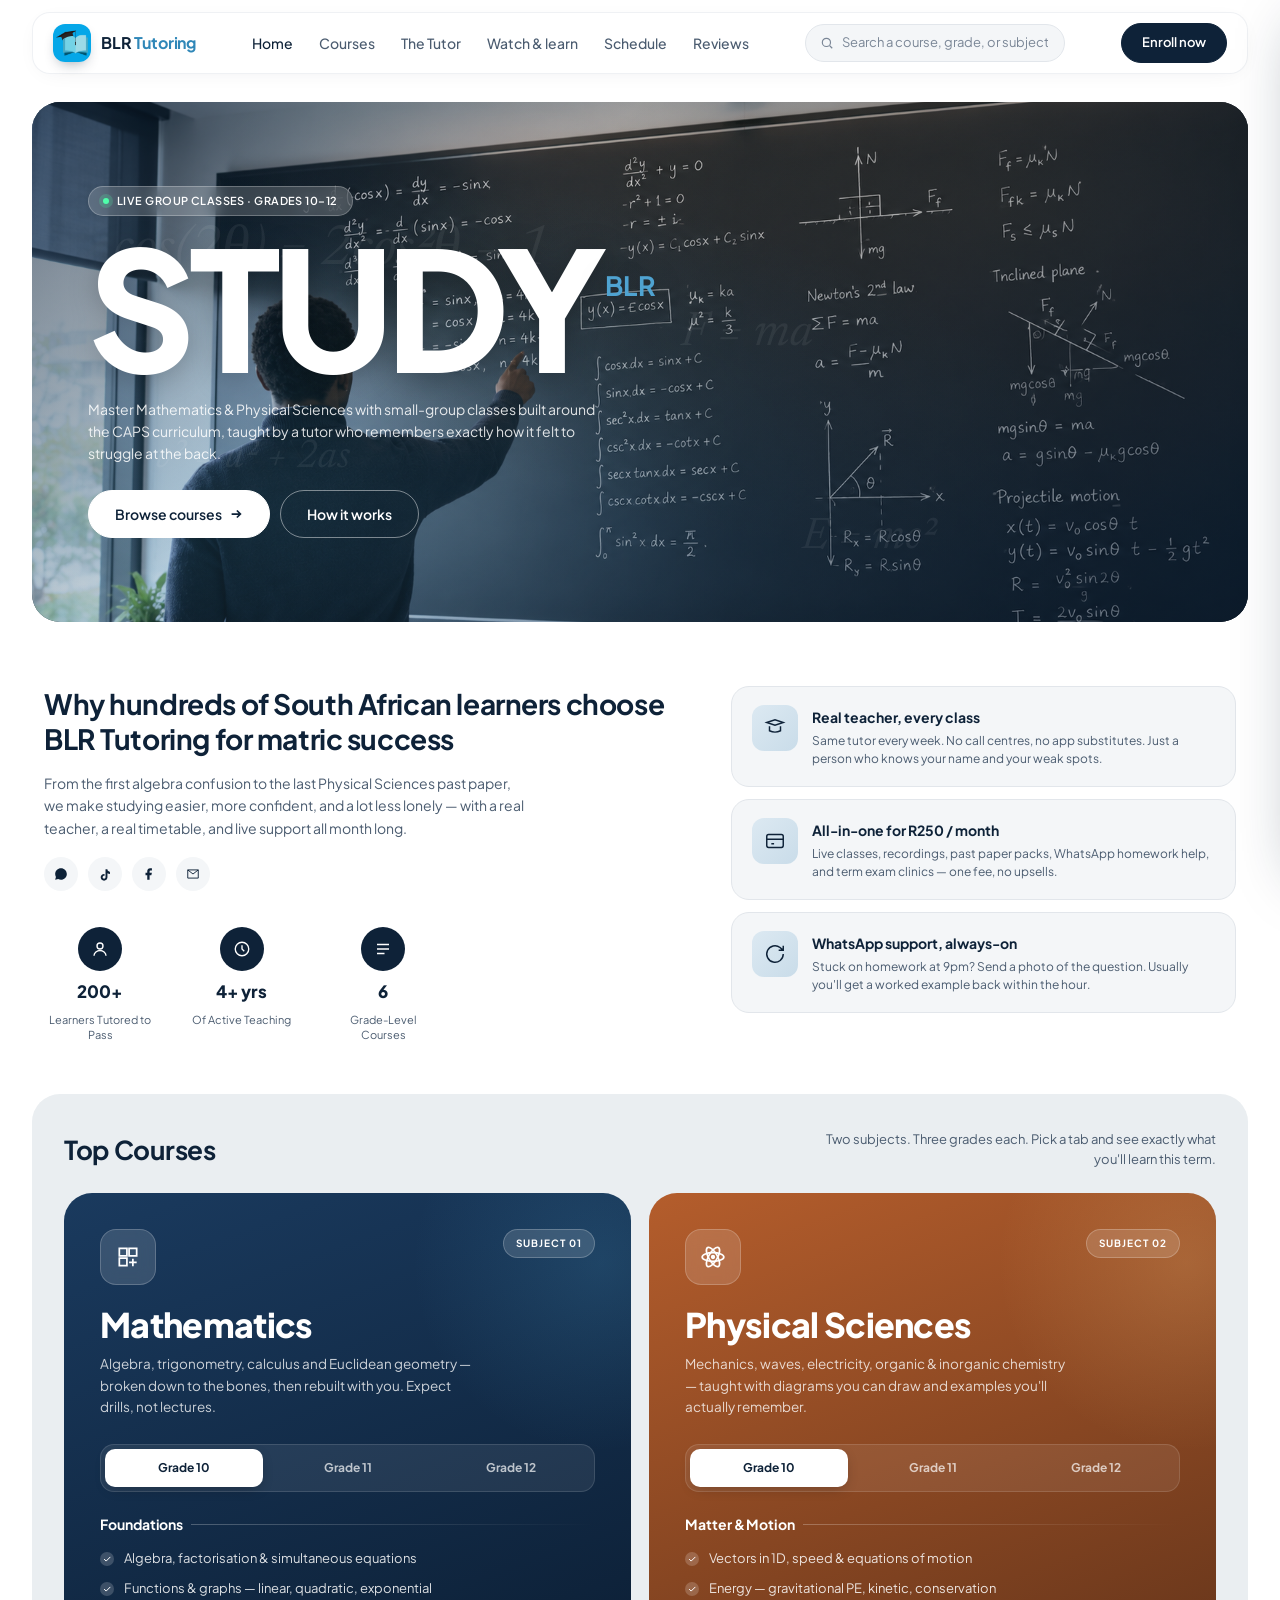
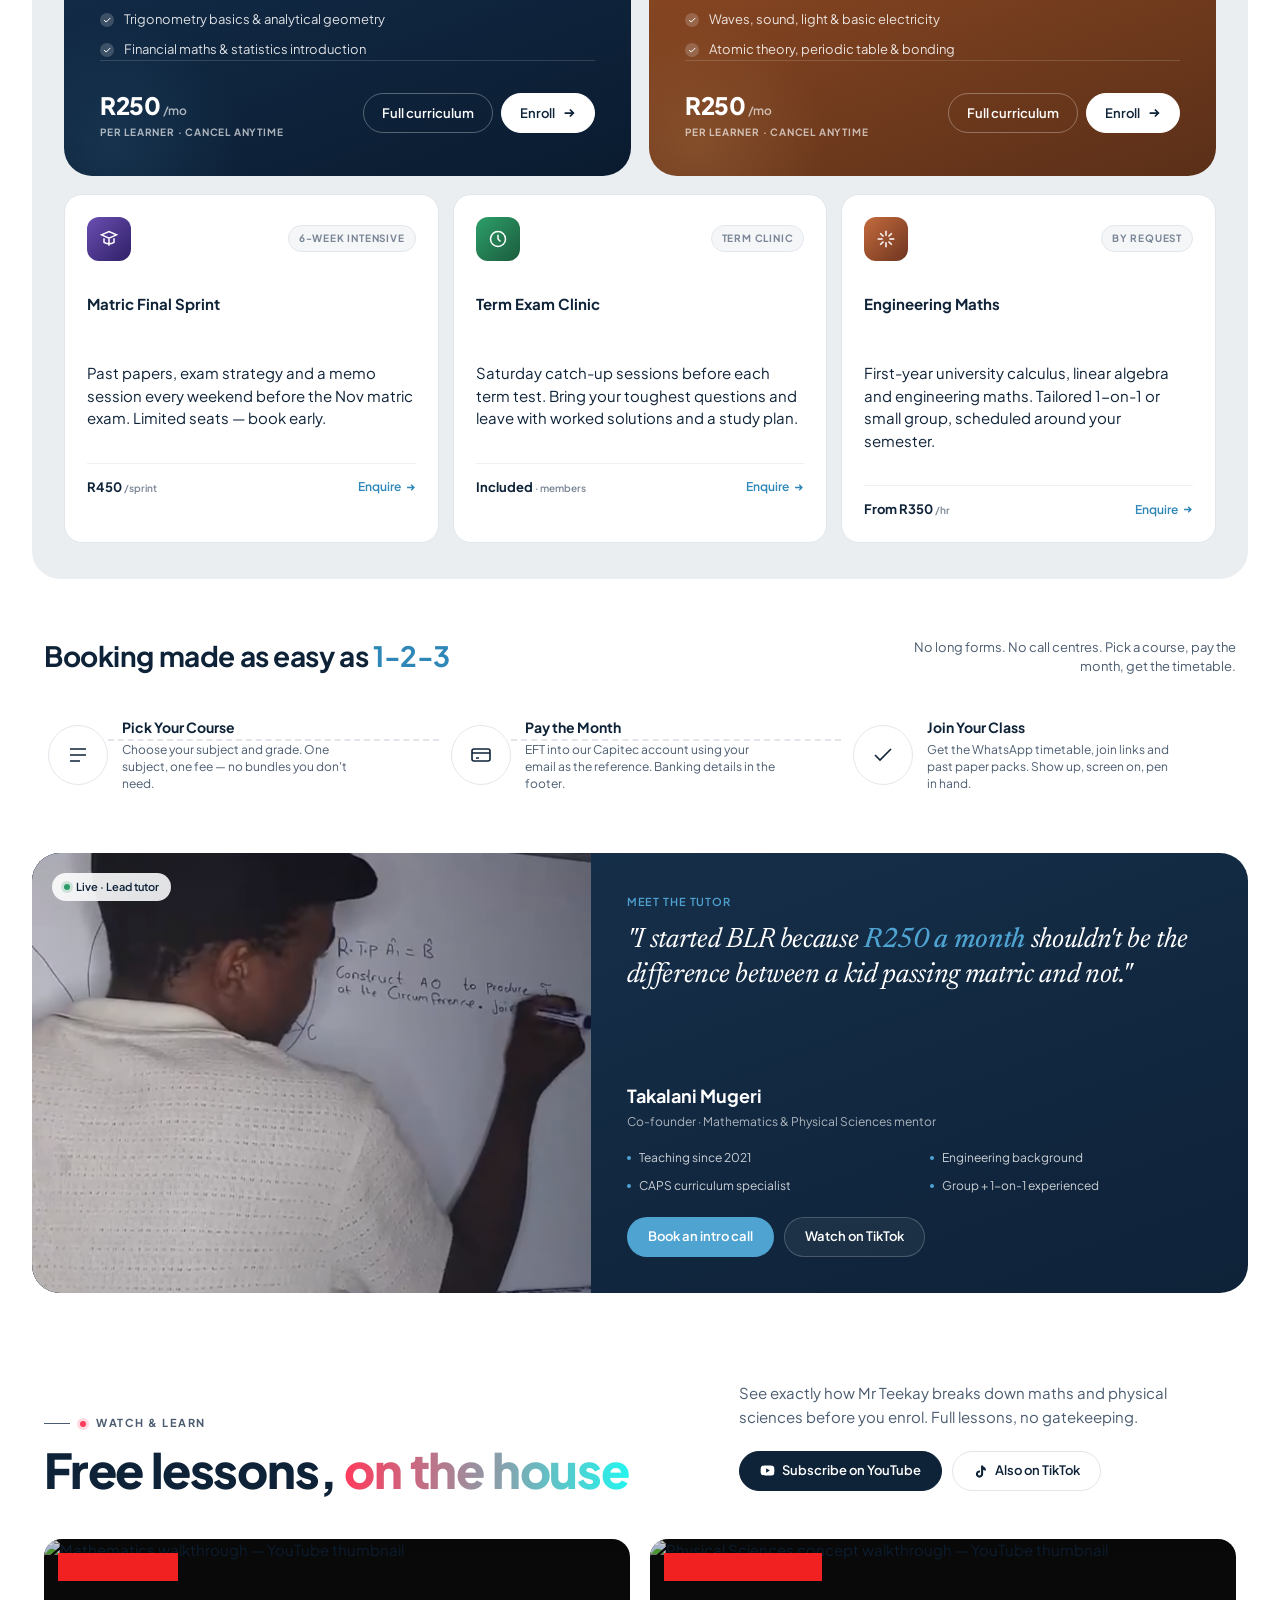
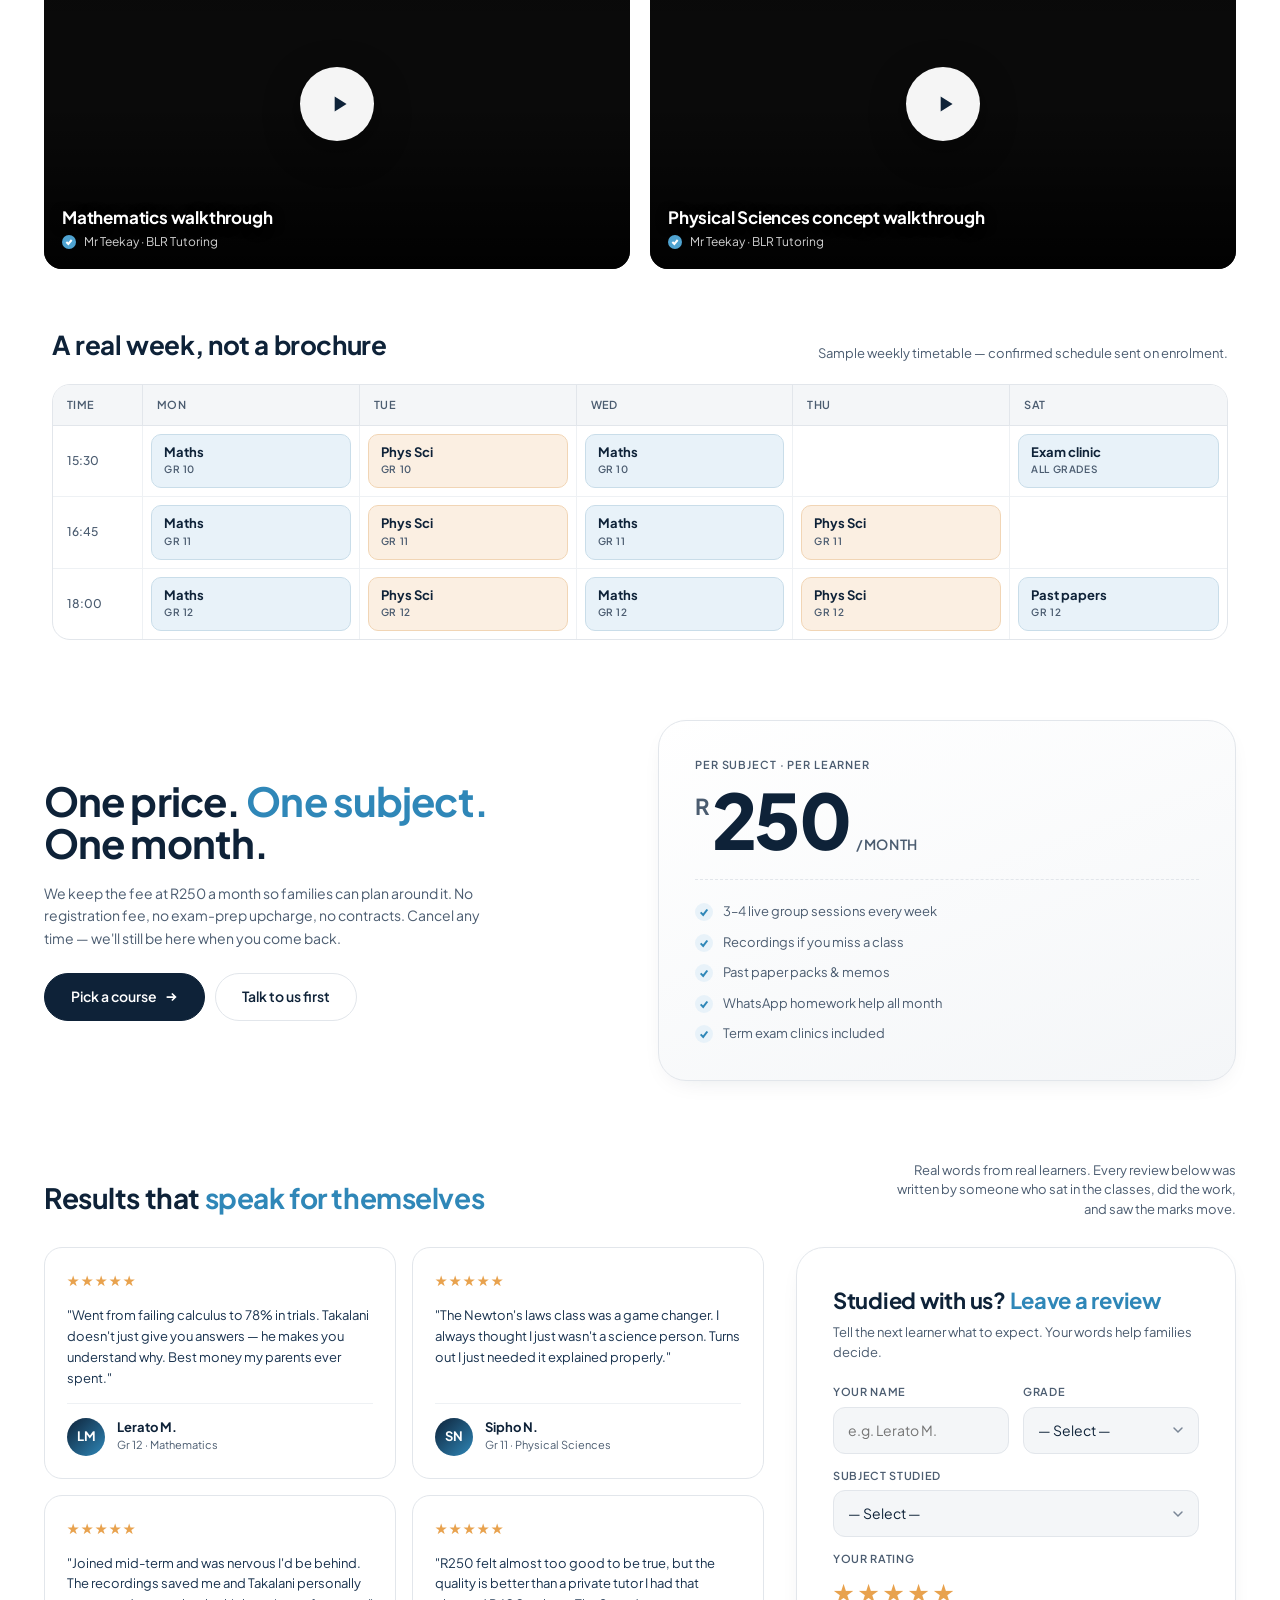
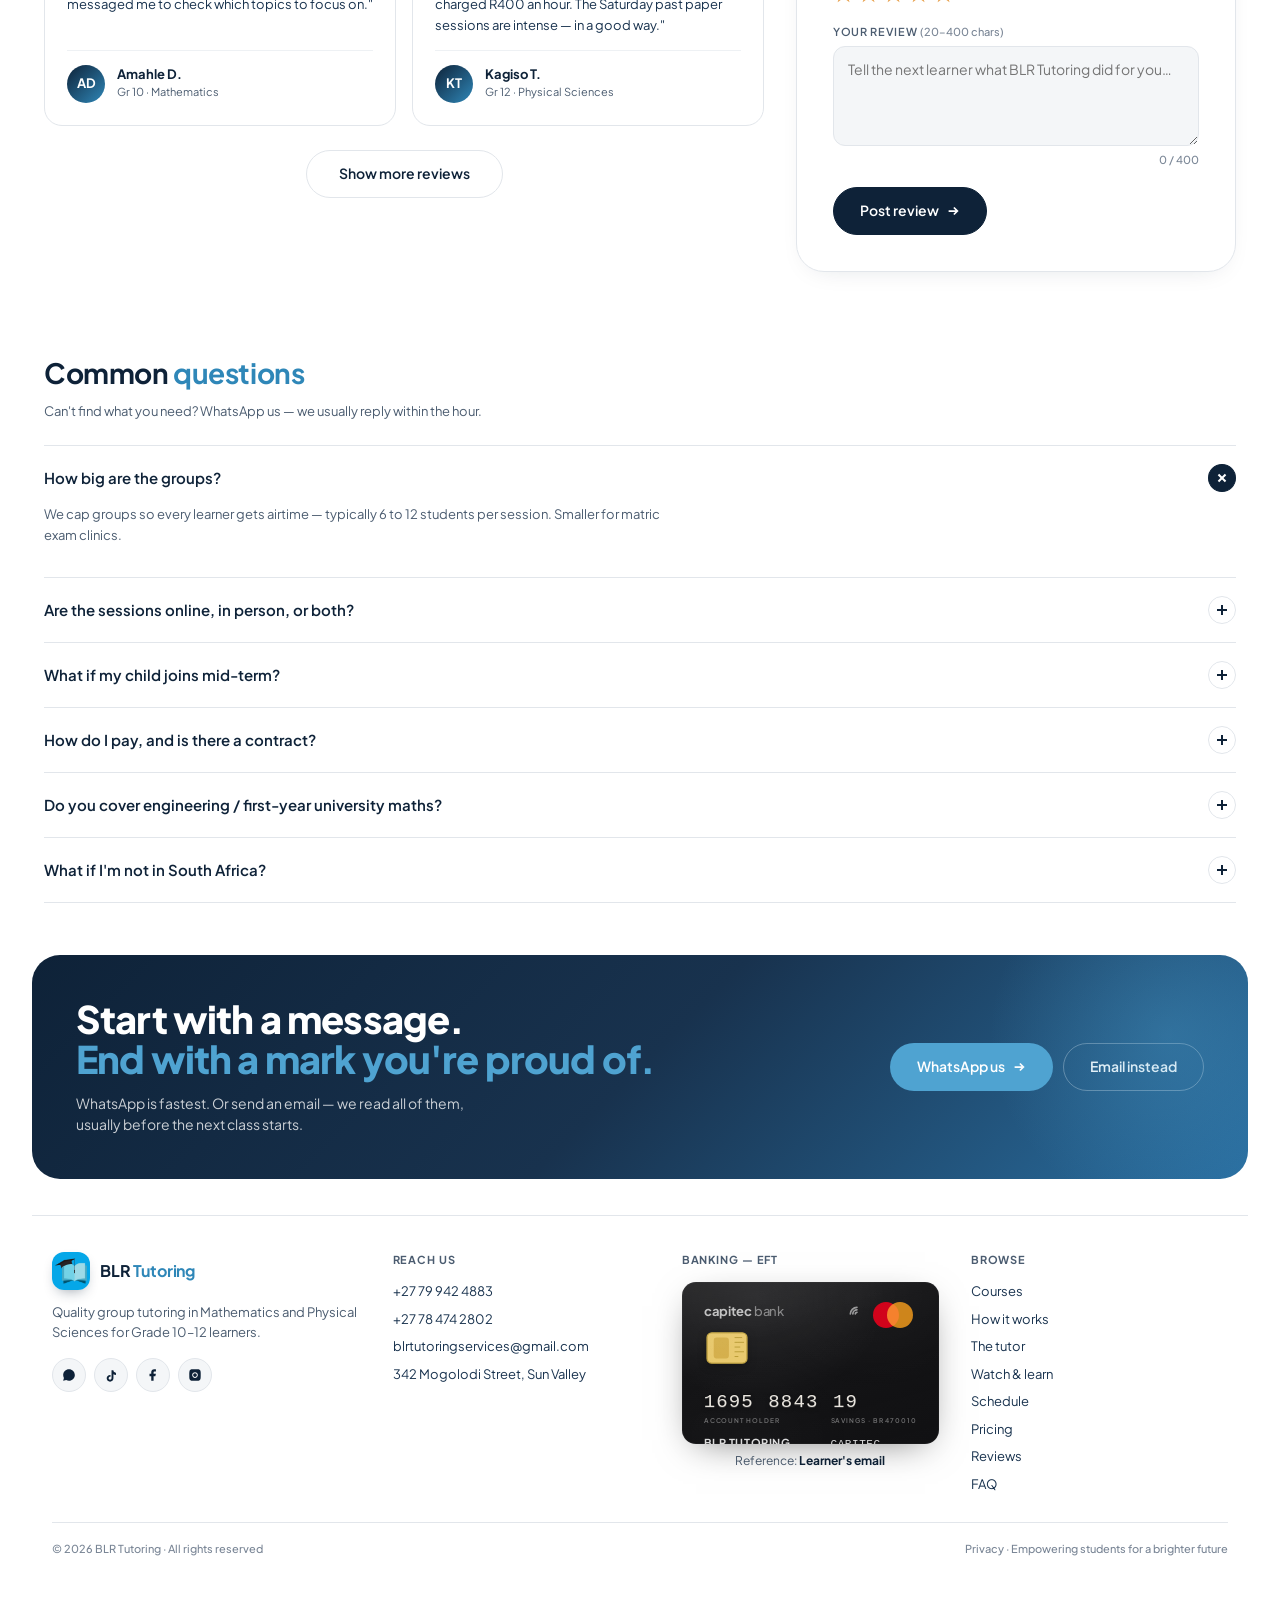
==== index.html @ 2d99082b "Use the BLR Tutoring logo for the brand mark and favicons Replace the placeholder "B" tile in the na" ====
<!doctype html>
<html lang="en">
<head>
<meta charset="utf-8" />
<meta name="viewport" content="width=device-width,initial-scale=1" />
<meta name="theme-color" content="#0E2238" />
<meta name="description" content="BLR Tutoring — Affordable small-group Mathematics and Physical Sciences classes for Grade 10–12 South African learners. Live online + Saturday clinics in Sun Valley. R250/month. No contracts." />
<meta name="keywords" content="matric tutor, mathematics tutor South Africa, physical sciences tutor, group tutoring, CAPS, grade 10 maths, grade 11 maths, grade 12 maths, matric exam prep, Sun Valley tutor, BLR Tutoring" />
<meta name="author" content="BLR Tutoring · Takalani Mugeri" />
<link rel="canonical" href="https://blrtutoring.co.za/" />

<title>BLR Tutoring — Group Mathematics &amp; Physical Sciences classes for Grade 10–12 · R250/month</title>

<!-- Favicon (BLR graduation-cap mark) -->
<link rel="icon" type="image/png" sizes="32x32" href="assets/favicon-32.png" />
<link rel="icon" type="image/png" sizes="192x192" href="assets/icon-192.png" />
<link rel="apple-touch-icon" href="assets/apple-touch-icon.png" />

<!-- Open Graph (WhatsApp/Facebook share preview) -->
<meta property="og:type" content="website" />
<meta property="og:site_name" content="BLR Tutoring" />
<meta property="og:title" content="BLR Tutoring — Maths &amp; Physical Sciences group classes · R250/month" />
<meta property="og:description" content="Small-group classes for Grade 10–12 learners. Real tutor, real schedule, R250/month — no contracts. Live online plus Saturday clinics in Sun Valley." />
<meta property="og:url" content="https://blrtutoring.co.za/" />
<meta property="og:image" content="https://blrtutoring.co.za/assets/takalani-tutor.png" />
<meta property="og:image:alt" content="Takalani teaching Mathematics at the BLR Tutoring whiteboard" />
<meta property="og:locale" content="en_ZA" />

<!-- Twitter Card -->
<meta name="twitter:card" content="summary_large_image" />
<meta name="twitter:title" content="BLR Tutoring — Maths &amp; Physical Sciences for Grade 10–12" />
<meta name="twitter:description" content="Group tutoring with a real teacher for R250/month. Live online + Saturday clinics in Sun Valley." />
<meta name="twitter:image" content="https://blrtutoring.co.za/assets/takalani-tutor.png" />

<!-- Schema.org — LocalBusiness + EducationalOrganization -->
<script type="application/ld+json">
{
  "@context": "https://schema.org",
  "@graph": [
    {
      "@type": ["LocalBusiness", "EducationalOrganization"],
      "@id": "https://blrtutoring.co.za/#org",
      "name": "BLR Tutoring",
      "description": "Small-group Mathematics and Physical Sciences tutoring for Grade 10–12 South African learners. Hybrid online + in-person in Sun Valley.",
      "url": "https://blrtutoring.co.za/",
      "logo": "https://blrtutoring.co.za/assets/blr-logo.png",
      "image": "https://blrtutoring.co.za/assets/takalani-tutor.png",
      "telephone": ["+27799424883", "+27784742802"],
      "email": "blrtutoringservices@gmail.com",
      "priceRange": "R250 per subject per month",
      "currenciesAccepted": "ZAR",
      "paymentAccepted": "EFT, Bank transfer",
      "address": {
        "@type": "PostalAddress",
        "streetAddress": "342 Mogolodi Street",
        "addressLocality": "Sun Valley",
        "addressCountry": "ZA"
      },
      "sameAs": [
        "https://www.tiktok.com/@teekay01_28",
        "https://wa.me/27799424883"
      ],
      "founder": {
        "@type": "Person",
        "name": "Takalani Mugeri",
        "jobTitle": "Co-founder & Lead Tutor"
      },
      "areaServed": {
        "@type": "Country",
        "name": "South Africa"
      },
      "hasOfferCatalog": {
        "@type": "OfferCatalog",
        "name": "BLR Tutoring Courses",
        "itemListElement": [
          { "@type": "Offer", "name": "Mathematics — Grade 10", "price": "250", "priceCurrency": "ZAR", "category": "Subscription" },
          { "@type": "Offer", "name": "Mathematics — Grade 11", "price": "250", "priceCurrency": "ZAR", "category": "Subscription" },
          { "@type": "Offer", "name": "Mathematics — Grade 12", "price": "250", "priceCurrency": "ZAR", "category": "Subscription" },
          { "@type": "Offer", "name": "Physical Sciences — Grade 10", "price": "250", "priceCurrency": "ZAR", "category": "Subscription" },
          { "@type": "Offer", "name": "Physical Sciences — Grade 11", "price": "250", "priceCurrency": "ZAR", "category": "Subscription" },
          { "@type": "Offer", "name": "Physical Sciences — Grade 12", "price": "250", "priceCurrency": "ZAR", "category": "Subscription" }
        ]
      }
    },
    {
      "@type": "WebSite",
      "@id": "https://blrtutoring.co.za/#website",
      "url": "https://blrtutoring.co.za/",
      "name": "BLR Tutoring",
      "publisher": { "@id": "https://blrtutoring.co.za/#org" },
      "inLanguage": "en-ZA"
    },
    {
      "@type": "FAQPage",
      "mainEntity": [
        {
          "@type": "Question",
          "name": "How big are the groups?",
          "acceptedAnswer": { "@type": "Answer", "text": "Groups are capped at 6–12 students per session so every learner gets airtime. Matric exam clinics are smaller." }
        },
        {
          "@type": "Question",
          "name": "Are the sessions online, in person, or both?",
          "acceptedAnswer": { "@type": "Answer", "text": "Both. Most weekly classes run live online via video call, with in-person Saturday clinics during exam terms in Sun Valley." }
        },
        {
          "@type": "Question",
          "name": "How do I pay, and is there a contract?",
          "acceptedAnswer": { "@type": "Answer", "text": "EFT to our Capitec account using the learner's email as the reference. No contracts — you pay month by month." }
        }
      ]
    }
  ]
}
</script>

<link rel="preconnect" href="https://fonts.googleapis.com" />
<link rel="preconnect" href="https://fonts.gstatic.com" crossorigin />
<link href="https://fonts.googleapis.com/css2?family=Plus+Jakarta+Sans:wght@400;500;600;700;800&family=Newsreader:ital,wght@1,400;1,500&display=swap" rel="stylesheet" />
<style>
  :root {
    --ink:        #0E2238;
    --ink-2:      #18324E;
    --ink-3:      #4B5C70;
    --ink-soft:   #7A8696;
    --sky:        #4FA3D1;
    --sky-deep:   #2F87B8;
    --sky-tint:   #E8F2F9;
    --bg:         #EAEEF1;
    --paper:      #F4F6F8;
    --card:       #FFFFFF;
    --line:       #E2E6EB;
    --line-2:     #EEF1F4;
    --rust:       #E8A24E;
    --green:      #2E9F6A;
    --shadow:     0 8px 28px -16px rgba(14,34,56,0.18);
    --shadow-lg:  0 22px 60px -28px rgba(14,34,56,0.30);
    --r-sm: 12px; --r-md: 18px; --r-lg: 28px; --r-xl: 36px;
    --sans: "Plus Jakarta Sans", "Helvetica Neue", Helvetica, sans-serif;
    --serif: "Newsreader", "Iowan Old Style", Georgia, serif;
  }

  * { box-sizing: border-box; -webkit-tap-highlight-color: transparent; }
  html, body { margin: 0; padding: 0; }
  html { scroll-behavior: smooth; -webkit-text-size-adjust: 100%; }
  body {
    font-family: var(--sans);
    color: var(--ink);
    background: var(--bg);
    -webkit-font-smoothing: antialiased;
    -moz-osx-font-smoothing: grayscale;
    line-height: 1.5;
    font-size: 15px;
    overscroll-behavior-y: none;
  }
  ::selection { background: var(--ink); color: #fff; }
  a { color: inherit; text-decoration: none; }
  button { font: inherit; cursor: pointer; }
  img { display: block; max-width: 100%; }

  /* ===== Shell ===== */
  body { background: #fff; }
  .page {
    width: 100%;
    max-width: none;
    margin: 0;
    padding: 0 24px 60px;
    background: #fff;
    min-height: 100vh;
  }
  @media (min-width: 1024px) {
    .page { padding: 0 32px 60px; }
  }

  /* ===== Nav — sticky glass ===== */
  .nav {
    display: flex;
    align-items: center;
    justify-content: space-between;
    padding: 10px 20px;
    gap: 20px;
    position: sticky;
    top: 12px;
    z-index: 50;
    background: rgba(255, 255, 255, 0.72);
    backdrop-filter: saturate(180%) blur(20px);
    -webkit-backdrop-filter: saturate(180%) blur(20px);
    border: 1px solid rgba(226, 230, 235, 0.55);
    border-radius: 18px;
    margin-top: 12px;
    margin-bottom: 28px;
    box-shadow: 0 4px 24px -12px rgba(14, 34, 56, 0.12);
    transition: box-shadow .3s ease, background .3s ease;
  }
  /* Deepen the glass when scrolled (detected via JS) */
  .nav.scrolled {
    background: rgba(255, 255, 255, 0.88);
    box-shadow: 0 8px 32px -16px rgba(14, 34, 56, 0.22);
  }
  .brand { display: flex; align-items: center; gap: 10px; }
  .brand-mark {
    width: 38px; height: 38px;
    border-radius: 12px;
    display: block;
    object-fit: cover;
    box-shadow: 0 6px 14px -6px rgba(14,34,56,0.45);
  }
  .brand-word { font-weight: 700; font-size: 16px; letter-spacing: -0.01em; }
  .brand-word em { font-style: normal; color: var(--sky-deep); font-weight: 700; }

  .nav-links {
    display: flex; gap: 26px;
    font-size: 14px; color: var(--ink-3); font-weight: 500;
  }
  .nav-links a { transition: color .15s ease; }
  .nav-links a:hover, .nav-links a.active { color: var(--ink); }

  .nav-search {
    display: flex; align-items: center; gap: 8px;
    background: var(--paper);
    border: 1px solid var(--line);
    border-radius: 99px;
    padding: 8px 16px 8px 14px;
    min-width: 260px;
    color: var(--ink-soft);
    font-size: 13px;
  }
  .nav-search svg { width: 14px; height: 14px; stroke: var(--ink-soft); stroke-width: 2; fill: none; flex: none; }
  .nav-search input {
    border: 0; background: transparent; outline: none;
    font: inherit; color: var(--ink);
    width: 100%; padding: 0;
  }
  .nav-search input::placeholder { color: var(--ink-soft); }

  .btn {
    display: inline-flex; align-items: center; justify-content: center; gap: 7px;
    height: 40px; padding: 0 20px;
    border-radius: 99px;
    border: 1px solid transparent;
    font: inherit; font-size: 13px; font-weight: 600;
    transition: transform .12s ease, background .15s ease, color .15s ease, border-color .15s ease, box-shadow .15s ease;
    white-space: nowrap;
    cursor: pointer;
  }
  .btn:active { transform: translateY(1px); }
  .btn-dark { background: var(--ink); color: #fff; border-color: var(--ink); }
  .btn-dark:hover { background: var(--ink-2); }
  .btn-light { background: #fff; color: var(--ink); border-color: var(--line); }
  .btn-light:hover { border-color: var(--ink); }
  .btn-sky { background: var(--sky); color: #fff; }
  .btn-sky:hover { background: var(--sky-deep); }
  .btn-ghost { background: transparent; color: var(--ink); border-color: var(--line); }
  .btn-ghost:hover { background: var(--paper); }
  .btn-lg { height: 48px; padding: 0 26px; font-size: 14px; }
  .icn { width: 14px; height: 14px; stroke: currentColor; stroke-width: 2; fill: none; }

  /* ===== Hero ===== */
  .hero {
    position: relative;
    border-radius: var(--r-lg);
    overflow: hidden;
    background: #0A1B2F;
    isolation: isolate;
  }
  .hero-photo {
    position: relative;
    height: clamp(360px, 50vw, 520px);
    overflow: hidden;
  }
  .hero-photo .photo-bg {
    position: absolute; inset: 0;
    /* Photo as the base layer — full visibility */
    background-image: url("assets/hero-classroom.png");
    background-size: cover;
    background-position: center 30%;
    z-index: 0;
  }
  .hero-photo .photo-bg::after {
    content: "";
    position: absolute; inset: 0;
    /* Gradient overlay on top — darkens for text contrast while letting the photo breathe */
    background:
      linear-gradient(135deg, rgba(14,34,56,0.65) 0%, rgba(14,34,56,0.12) 35%, rgba(14,34,56,0.65) 100%),
      radial-gradient(ellipse at 20% 80%, rgba(79,163,209,0.22), transparent 60%),
      radial-gradient(ellipse at 80% 20%, rgba(232,162,78,0.12), transparent 60%);
  }
  .hero-math {
    position: absolute; inset: 0; z-index: 1; opacity: 0.35;
  }
  .hero-content {
    position: absolute; inset: 0; z-index: 2;
    padding: clamp(28px, 5vw, 56px);
    display: flex; flex-direction: column; justify-content: center;
    color: #fff;
  }
  .hero-tag {
    display: inline-flex; align-items: center; gap: 8px;
    background: rgba(255,255,255,0.18);
    backdrop-filter: blur(8px);
    border: 1px solid rgba(255,255,255,0.25);
    border-radius: 99px;
    padding: 6px 14px;
    font-size: 11px;
    font-weight: 600;
    letter-spacing: 0.04em;
    text-transform: uppercase;
    width: max-content;
  }
  .hero-tag .pulse {
    width: 6px; height: 6px; border-radius: 50%; background: #4FFFAB;
    box-shadow: 0 0 0 4px rgba(79,255,171,0.20);
  }
  .hero-title {
    font-weight: 800;
    font-size: clamp(64px, 13vw, 168px);
    line-height: 0.86;
    letter-spacing: -0.045em;
    margin: 18px 0 0;
    text-shadow: 0 4px 30px rgba(0,0,0,0.25);
  }
  .hero-title sup {
    font-size: 0.16em;
    font-weight: 700;
    color: var(--sky);
    vertical-align: top;
    margin-left: 4px;
    letter-spacing: 0.02em;
    top: 1.5em;
    position: relative;
  }
  .hero-sub {
    max-width: 520px;
    margin: 22px 0 0;
    font-size: 14px;
    line-height: 1.55;
    color: rgba(255,255,255,0.86);
  }
  .hero-cta {
    display: flex; gap: 10px; flex-wrap: wrap;
    margin-top: 26px;
  }
  .hero-cta .btn-light { background: #fff; color: var(--ink); border-color: #fff; }
  .hero-cta .btn-light:hover { background: var(--paper); }
  .hero-cta .btn-outline-w {
    background: transparent; color: #fff;
    border: 1px solid rgba(255,255,255,0.45);
  }
  .hero-cta .btn-outline-w:hover { background: rgba(255,255,255,0.10); }

  /* ===== Why us (2-col) ===== */
  .why {
    display: grid;
    grid-template-columns: 1.25fr 1fr;
    gap: 56px;
    padding: 64px 12px 24px;
  }
  .why-left h2 {
    font-weight: 700;
    font-size: clamp(22px, 2.4vw, 28px);
    line-height: 1.25;
    letter-spacing: -0.015em;
    margin: 0 0 16px;
    color: var(--ink);
  }
  .why-left p {
    color: var(--ink-3);
    font-size: 14px; line-height: 1.6;
    max-width: 48ch;
  }
  .why-socials {
    display: flex; gap: 10px; margin-top: 18px;
  }
  .why-socials a {
    width: 34px; height: 34px; border-radius: 50%;
    background: var(--paper);
    display: grid; place-items: center;
    color: var(--ink);
    transition: background .15s ease, color .15s ease;
  }
  .why-socials a:hover { background: var(--ink); color: #fff; }
  .why-socials svg { width: 14px; height: 14px; fill: currentColor; }

  .stats {
    display: grid; grid-template-columns: repeat(3, max-content); gap: 36px;
    margin-top: 36px;
  }
  .stat { display: flex; flex-direction: column; align-items: center; text-align: center; gap: 8px; }
  .stat-icon {
    width: 44px; height: 44px; border-radius: 50%;
    background: var(--ink);
    color: #fff;
    display: grid; place-items: center;
  }
  .stat-icon svg { width: 18px; height: 18px; stroke: currentColor; stroke-width: 1.8; fill: none; }
  .stat-num { font-weight: 800; font-size: 17px; letter-spacing: -0.01em; }
  .stat-lbl { font-size: 11px; color: var(--ink-3); max-width: 14ch; line-height: 1.35; }

  /* feature cards on right */
  .why-right { display: flex; flex-direction: column; gap: 12px; }
  .feature {
    display: flex; align-items: flex-start; gap: 14px;
    background: var(--paper);
    border: 1px solid var(--line);
    border-radius: var(--r-md);
    padding: 18px 20px;
    transition: transform .2s ease, box-shadow .2s ease;
  }
  .feature:hover { transform: translateY(-2px); box-shadow: var(--shadow); }
  .feature-icon {
    flex: none;
    width: 46px; height: 46px;
    border-radius: 12px;
    background: linear-gradient(135deg, #DCE9F2 0%, #C9DCE9 100%);
    color: var(--ink);
    display: grid; place-items: center;
  }
  .feature-icon svg { width: 22px; height: 22px; stroke: currentColor; stroke-width: 1.6; fill: none; }
  .feature-title { font-weight: 700; font-size: 14px; margin: 2px 0 4px; }
  .feature-desc { font-size: 12px; color: var(--ink-3); line-height: 1.5; }

  /* ===== Card section (Top Courses) ===== */
  .panel {
    background: var(--bg);
    border-radius: var(--r-lg);
    padding: 36px 32px;
    margin-top: 28px;
  }
  .panel-head {
    display: flex; align-items: flex-end; justify-content: space-between;
    gap: 24px; flex-wrap: wrap;
    margin-bottom: 24px;
  }
  .panel-head h3 {
    font-weight: 700;
    font-size: clamp(20px, 2.2vw, 26px);
    letter-spacing: -0.012em;
    margin: 0;
  }
  .panel-head p {
    color: var(--ink-3); font-size: 13px; margin: 0;
    max-width: 40ch; text-align: right;
  }

  /* ===== Subject hub cards ===== */
  .subjects-hub {
    display: grid; grid-template-columns: 1fr 1fr; gap: 18px;
  }
  .subject-hub {
    border-radius: var(--r-lg);
    overflow: hidden;
    padding: 36px;
    display: flex; flex-direction: column;
    color: #fff;
    position: relative;
    isolation: isolate;
    min-height: 540px;
  }
  .subject-hub::before {
    content:"";
    position: absolute;
    width: 380px; height: 380px;
    border-radius: 50%;
    top: -120px; right: -160px;
    opacity: 0.18;
    z-index: 0;
    pointer-events: none;
  }
  .subject-hub::after {
    content:"";
    position: absolute;
    width: 260px; height: 260px;
    border-radius: 50%;
    bottom: -100px; left: -80px;
    opacity: 0.12;
    z-index: 0;
    pointer-events: none;
  }
  .subject-hub.math {
    background: linear-gradient(160deg, #1A3A5E 0%, #0A1B2F 100%);
  }
  .subject-hub.math::before { background: radial-gradient(circle, #4FA3D1, transparent 70%); }
  .subject-hub.math::after  { background: radial-gradient(circle, #4FA3D1, transparent 70%); }
  .subject-hub.phys {
    background: linear-gradient(160deg, #B45D2C 0%, #5A2F18 100%);
  }
  .subject-hub.phys::before { background: radial-gradient(circle, #FFD18A, transparent 70%); }
  .subject-hub.phys::after  { background: radial-gradient(circle, #FFD18A, transparent 70%); }
  .subject-hub > * { position: relative; z-index: 1; }

  .hub-header {
    display: flex; align-items: flex-start; justify-content: space-between;
    gap: 14px; margin-bottom: 22px;
  }
  .hub-icon {
    width: 56px; height: 56px; border-radius: 16px;
    background: rgba(255,255,255,0.14);
    border: 1px solid rgba(255,255,255,0.20);
    display: grid; place-items: center;
    backdrop-filter: blur(8px);
  }
  .hub-icon svg { width: 26px; height: 26px; stroke: #fff; stroke-width: 1.6; fill: none; }
  .hub-tag {
    font-size: 10px; font-weight: 700; letter-spacing: 0.10em;
    text-transform: uppercase;
    background: rgba(255,255,255,0.14);
    border: 1px solid rgba(255,255,255,0.22);
    color: #fff;
    padding: 6px 12px; border-radius: 99px;
    backdrop-filter: blur(6px);
  }

  .hub-h2 {
    font-weight: 800; font-size: clamp(28px, 3vw, 34px);
    letter-spacing: -0.02em; margin: 0 0 10px;
    line-height: 1.05;
  }
  .hub-desc {
    font-size: 13.5px; color: rgba(255,255,255,0.78);
    margin: 0 0 26px; line-height: 1.6; max-width: 38ch;
  }

  .grade-tabs {
    display: flex; gap: 6px;
    background: rgba(255,255,255,0.08);
    border: 1px solid rgba(255,255,255,0.12);
    padding: 4px; border-radius: 14px;
    margin-bottom: 22px;
  }
  .grade-tab {
    flex: 1;
    text-align: center;
    padding: 10px 8px;
    border-radius: 10px;
    font-size: 12px; font-weight: 700;
    background: transparent;
    border: none;
    color: rgba(255,255,255,0.70);
    cursor: pointer;
    transition: all .2s ease;
  }
  .grade-tab:hover { color: #fff; }
  .grade-tab.active {
    background: #fff;
    color: var(--ink);
    box-shadow: 0 4px 14px -4px rgba(0,0,0,0.30);
  }

  .grade-content { display: none; }
  .grade-content.active { display: block; animation: fade-in .25s ease; }
  @keyframes fade-in { from { opacity: 0; transform: translateY(4px); } to { opacity: 1; transform: none; } }
  .grade-content h4 {
    font-weight: 700; font-size: 14px; letter-spacing: -0.005em;
    margin: 0 0 14px; color: #fff;
    display: flex; align-items: center; gap: 8px;
  }
  .grade-content h4::after {
    content:""; flex: 1; height: 1px;
    background: linear-gradient(90deg, rgba(255,255,255,0.25), transparent);
  }
  .grade-content ul {
    margin: 0; padding: 0; list-style: none;
    display: grid; gap: 11px;
  }
  .grade-content li {
    display: flex; align-items: flex-start; gap: 10px;
    font-size: 13px; line-height: 1.5;
    color: rgba(255,255,255,0.85);
  }
  .grade-content li svg {
    flex: none; width: 14px; height: 14px; margin-top: 3px;
    stroke: #fff; stroke-width: 2.4; fill: none;
    background: rgba(255,255,255,0.18);
    border-radius: 50%; padding: 2px;
  }

  .hub-foot {
    margin-top: auto; padding-top: 26px;
    border-top: 1px solid rgba(255,255,255,0.15);
    display: flex; align-items: center; justify-content: space-between;
    gap: 14px;
  }
  .hub-price { display: flex; flex-direction: column; gap: 2px; }
  .hub-price .amt {
    font-weight: 800; font-size: 24px; letter-spacing: -0.015em;
  }
  .hub-price .amt small { font-size: 12px; opacity: 0.65; font-weight: 600; margin-left: 2px; }
  .hub-price .lbl {
    font-size: 10px; opacity: 0.65;
    text-transform: uppercase; letter-spacing: 0.08em; font-weight: 700;
  }
  .hub-foot .actions { display: flex; gap: 8px; }
  .hub-foot .btn { padding: 0 18px; }
  .hub-foot .btn-light { background: #fff; color: var(--ink); border-color: #fff; }
  .hub-foot .btn-light:hover { background: var(--paper); }
  .hub-foot .btn-outline-w {
    background: transparent; color: #fff;
    border: 1px solid rgba(255,255,255,0.30);
  }
  .hub-foot .btn-outline-w:hover { background: rgba(255,255,255,0.10); }

  /* ===== Extra programs row ===== */
  .extra-programs {
    display: grid; grid-template-columns: repeat(3, 1fr); gap: 14px;
    margin-top: 18px;
  }
  .extra-program {
    background: #fff;
    border: 1px solid var(--line);
    border-radius: var(--r-md);
    padding: 22px;
    display: flex; flex-direction: column; gap: 12px;
    transition: transform .2s ease, box-shadow .2s ease, border-color .2s ease;
    cursor: pointer;
    position: relative;
    overflow: hidden;
  }
  .extra-program:hover {
    transform: translateY(-3px);
    box-shadow: var(--shadow);
    border-color: var(--ink-3);
  }
  .ep-top { display: flex; align-items: center; justify-content: space-between; gap: 8px; }
  .ep-icon {
    width: 44px; height: 44px; border-radius: 12px;
    display: grid; place-items: center;
    flex: none;
  }
  .ep-icon svg { width: 20px; height: 20px; stroke: #fff; stroke-width: 1.8; fill: none; }
  .ep-icon.matric { background: linear-gradient(135deg, #6A4FB2 0%, #2F1F66 100%); }
  .ep-icon.clinic { background: linear-gradient(135deg, #2E9F6A 0%, #1A5C3D 100%); }
  .ep-icon.engin  { background: linear-gradient(135deg, #C46B3D 0%, #6E3520 100%); }
  .ep-badge {
    font-size: 10px; font-weight: 700; letter-spacing: 0.08em;
    text-transform: uppercase; color: var(--ink-soft);
    background: var(--paper);
    padding: 5px 10px; border-radius: 99px;
    border: 1px solid var(--line);
  }
  .ep h4 {
    font-weight: 700; font-size: 17px; letter-spacing: -0.012em;
    margin: 4px 0 0; color: var(--ink);
  }
  .ep p {
    font-size: 12.5px; color: var(--ink-3); line-height: 1.55;
    margin: 0; flex: 1;
  }
  .ep-foot {
    margin-top: 6px; padding-top: 14px;
    border-top: 1px solid var(--line-2);
    display: flex; justify-content: space-between; align-items: center;
  }
  .ep-foot .price { font-weight: 700; font-size: 13px; color: var(--ink); }
  .ep-foot .price small { font-size: 10px; color: var(--ink-soft); margin-left: 2px; font-weight: 600; }
  .ep-foot a {
    font-size: 12px; font-weight: 600; color: var(--sky-deep);
    display: inline-flex; align-items: center; gap: 4px;
  }
  .ep-foot a:hover { color: var(--ink); }
  .ep-foot a svg { width: 11px; height: 11px; stroke: currentColor; stroke-width: 2; fill: none; }

  /* ===== Booking 1-2-3 ===== */
  .booking {
    padding: 56px 12px 24px;
  }
  .booking-head {
    display: flex; justify-content: space-between; align-items: flex-end; gap: 20px; flex-wrap: wrap;
    margin-bottom: 32px;
  }
  .booking-head h3 {
    font-weight: 700; font-size: clamp(22px, 2.4vw, 28px); letter-spacing: -0.015em; margin: 0;
  }
  .booking-head h3 em { font-style: normal; color: var(--sky-deep); }
  .booking-head p { color: var(--ink-3); font-size: 13px; max-width: 36ch; text-align: right; margin: 0; }

  .steps {
    display: grid;
    grid-template-columns: repeat(3, 1fr);
    gap: 16px;
    position: relative;
  }
  .step {
    display: flex; align-items: center; gap: 14px;
    padding: 8px 4px;
    position: relative;
  }
  .step:not(:last-child)::after {
    content: "";
    position: absolute;
    left: 64px;
    right: -8px;
    top: 30px;
    border-top: 2px dashed var(--line);
    z-index: 0;
  }
  .step-circle {
    flex: none;
    width: 60px; height: 60px;
    border-radius: 50%;
    background: #fff;
    border: 1px solid var(--line);
    display: grid; place-items: center;
    color: var(--ink);
    z-index: 1;
    transition: background .2s ease, color .2s ease, border-color .2s ease;
  }
  .step-circle svg { width: 24px; height: 24px; stroke: currentColor; stroke-width: 1.6; fill: none; }
  .step:hover .step-circle { background: var(--ink); color: #fff; border-color: var(--ink); }
  .step-body h5 { font-weight: 700; font-size: 14px; margin: 0 0 3px; }
  .step-body p { font-size: 12px; color: var(--ink-3); margin: 0; line-height: 1.45; max-width: 28ch; }

  /* ===== Schedule ===== */
  .sched-wrap { padding: 24px 20px; }
  .sched-head-row {
    display: flex; align-items: flex-end; justify-content: space-between; gap: 20px; flex-wrap: wrap;
    margin-bottom: 20px;
  }
  .sched-head-row h3 { font-weight: 700; font-size: clamp(22px, 2.4vw, 26px); letter-spacing: -0.015em; margin: 0; }
  .sched-head-row p { color: var(--ink-3); font-size: 13px; margin: 0; }

  .schedule {
    background: #fff; border: 1px solid var(--line);
    border-radius: var(--r-md); overflow: hidden;
  }
  .sched-head {
    display: grid; grid-template-columns: 90px repeat(5, 1fr);
    background: var(--paper);
    border-bottom: 1px solid var(--line);
    font-size: 11px; font-weight: 600; color: var(--ink-3);
    letter-spacing: 0.04em; text-transform: uppercase;
  }
  .sched-head div { padding: 12px 14px; border-right: 1px solid var(--line); }
  .sched-head div:last-child { border-right: none; }
  .sched-row { display: grid; grid-template-columns: 90px repeat(5, 1fr); border-bottom: 1px solid var(--line-2); min-height: 64px; }
  .sched-row:last-child { border-bottom: none; }
  .sched-time { padding: 14px; border-right: 1px solid var(--line-2); font-size: 12px; color: var(--ink-3); display: flex; align-items: center; font-weight: 500; }
  .sched-cell { border-right: 1px solid var(--line-2); padding: 8px; position: relative; }
  .sched-cell:last-child { border-right: none; }
  .sched-class {
    display: flex; flex-direction: column; gap: 3px;
    padding: 10px 12px; border-radius: 10px; height: 100%;
    background: var(--sky-tint); border: 1px solid #C9DDE9;
    cursor: pointer; transition: transform .15s ease;
  }
  .sched-class:hover { transform: translateY(-1px); }
  .sched-class .sj { font-size: 13px; font-weight: 700; color: var(--ink); line-height: 1.1; }
  .sched-class .gd { font-size: 10px; font-weight: 600; text-transform: uppercase; color: var(--ink-3); letter-spacing: 0.06em; }
  .sched-class.phys { background: #FBEFE2; border-color: #F1D5B5; }

  /* ===== Pricing ===== */
  .pricing-wrap {
    display: grid; grid-template-columns: 1fr 1fr; gap: 36px;
    padding: 56px 12px 24px;
    align-items: center;
  }
  .price-text h3 {
    font-weight: 700; font-size: clamp(28px, 3.4vw, 40px);
    letter-spacing: -0.022em; margin: 0; line-height: 1.05;
  }
  .price-text h3 em { font-style: normal; color: var(--sky-deep); }
  .price-text p {
    margin-top: 18px; color: var(--ink-3); font-size: 14px; line-height: 1.6;
    max-width: 44ch;
  }
  .price-text .row { margin-top: 24px; display: flex; gap: 10px; flex-wrap: wrap; }
  .price-card {
    background: linear-gradient(160deg, #fff 0%, var(--paper) 100%);
    border: 1px solid var(--line);
    border-radius: var(--r-lg);
    padding: 36px;
    box-shadow: var(--shadow);
  }
  .price-label { font-size: 11px; font-weight: 600; color: var(--ink-3); text-transform: uppercase; letter-spacing: 0.08em; }
  .price-amount { font-weight: 800; font-size: 76px; letter-spacing: -0.03em; margin: 8px 0 0; line-height: 1; }
  .price-amount sup { font-size: 22px; vertical-align: top; color: var(--ink-3); font-weight: 700; top: 14px; position: relative; margin-right: 4px; }
  .price-amount sub { font-size: 14px; color: var(--ink-3); font-weight: 600; margin-left: 6px; vertical-align: baseline; text-transform: uppercase; letter-spacing: 0.05em; }
  .price-list { margin-top: 22px; display: grid; gap: 11px; padding-top: 22px; border-top: 1px dashed var(--line); }
  .price-list div { display: flex; align-items: center; gap: 10px; font-size: 13px; color: var(--ink-3); }
  .price-list .chk {
    width: 18px; height: 18px; border-radius: 50%; background: var(--sky-tint);
    display: grid; place-items: center; flex: none;
  }
  .price-list .chk svg { width: 10px; height: 10px; stroke: var(--sky-deep); stroke-width: 2.4; fill: none; }

  /* ===== Tutor card ===== */
  .tutor-card {
    display: grid; grid-template-columns: 0.85fr 1fr;
    background: linear-gradient(160deg, #18324E 0%, #0E2238 100%);
    color: #fff;
    border-radius: var(--r-lg);
    overflow: hidden;
    margin-top: 28px;
    min-height: 440px;
  }
  .tutor-photo { position: relative; min-height: 320px; background: #0A1B2F; overflow: hidden; }
  .tutor-photo img { position: absolute; inset: 0; width: 100%; height: 100%; object-fit: cover; object-position: 60% 30%; }
  .tutor-photo::after {
    content:""; position: absolute; inset: 0;
    background: linear-gradient(135deg, transparent 0%, rgba(10,27,47,0.30) 100%);
  }
  .tutor-photo .tag {
    position: absolute; top: 20px; left: 20px;
    background: rgba(255,255,255,0.92);
    color: var(--ink); font-size: 11px; font-weight: 600;
    padding: 6px 12px; border-radius: 99px;
    display: flex; align-items: center; gap: 6px;
  }
  .tutor-photo .tag::before {
    content:""; width: 6px; height: 6px; border-radius: 50%;
    background: #2E9F6A; box-shadow: 0 0 0 3px rgba(46,159,106,0.20);
  }
  .tutor-body { padding: 36px; display: flex; flex-direction: column; justify-content: space-between; gap: 24px; }
  .tutor-eyebrow { font-size: 11px; font-weight: 600; letter-spacing: 0.08em; text-transform: uppercase; color: var(--sky); }
  .tutor-quote {
    margin-top: 12px;
    font-family: var(--serif);
    font-style: italic;
    font-size: clamp(22px, 2.4vw, 28px);
    line-height: 1.25;
    letter-spacing: -0.012em;
    color: #fff;
  }
  .tutor-quote em { color: var(--sky); font-style: italic; font-weight: 500; }
  .tutor-name { font-weight: 700; font-size: 18px; margin: 0 0 4px; }
  .tutor-role { font-size: 12px; color: rgba(255,255,255,0.65); margin: 0; }
  .tutor-creds {
    display: grid; grid-template-columns: 1fr 1fr;
    gap: 10px 22px; margin-top: 18px;
    font-size: 12px; color: rgba(255,255,255,0.78);
  }
  .tutor-creds div { display: flex; align-items: center; gap: 8px; }
  .tutor-creds div::before {
    content:""; width: 4px; height: 4px; border-radius: 50%; background: var(--sky);
  }
  .tutor-actions { display: flex; gap: 10px; flex-wrap: wrap; margin-top: 22px; }

  /* ===== Content showcase (YouTube + TikTok, lite-player pattern) ===== */
  .content-section {
    padding: 88px 12px 32px;
    position: relative;
  }
  .content-head {
    display: grid;
    grid-template-columns: 1.3fr 1fr;
    gap: 48px;
    align-items: end;
    margin-bottom: 44px;
  }
  .content-head-text {
    display: flex; flex-direction: column; gap: 14px;
  }
  .content-eyebrow {
    display: inline-flex; align-items: center; gap: 10px;
    font-size: 11px; font-weight: 700;
    letter-spacing: 0.14em; text-transform: uppercase;
    color: var(--ink-3);
  }
  .content-eyebrow::before {
    content:""; width: 26px; height: 1px; background: var(--ink-3);
  }
  .content-eyebrow .dot {
    width: 6px; height: 6px; border-radius: 50%;
    background: #FF3B5C;
    box-shadow: 0 0 0 3px rgba(255,59,92,0.18);
  }
  .content-h {
    font-weight: 800;
    font-size: clamp(28px, 4vw, 48px);
    line-height: 1.02;
    letter-spacing: -0.025em;
    margin: 0;
    color: var(--ink);
    max-width: 18ch;
  }
  .content-h em {
    font-style: normal;
    background: linear-gradient(90deg, #FF3B5C 0%, #25F4EE 100%);
    -webkit-background-clip: text; background-clip: text;
    -webkit-text-fill-color: transparent;
    color: transparent;
  }
  .content-side {
    display: flex; flex-direction: column;
    gap: 22px;
    padding-bottom: 4px;
  }
  .content-lede {
    margin: 0;
    color: var(--ink-3);
    font-size: 15px;
    line-height: 1.6;
    max-width: 42ch;
  }
  .content-actions {
    display: flex; gap: 10px; flex-wrap: wrap;
  }
  .content-actions .btn svg { width: 15px; height: 15px; fill: currentColor; }

  /* ── Watch grid: two equal YouTube cards side-by-side ── */
  .watch-grid {
    display: grid;
    grid-template-columns: 1fr 1fr;
    gap: 20px;
    align-items: start;
  }
  .watch-grid .watch-card { width: 100%; }

  .watch-card {
    position: relative;
    border-radius: var(--r-md);
    overflow: hidden;
    cursor: pointer;
    background: #0a0a0a;
    transition: transform .35s cubic-bezier(.4,0,.2,1), box-shadow .35s ease;
    border: 0;
    text-align: left;
    font: inherit;
    color: inherit;
    padding: 0;
    width: 100%;
    display: block;
    isolation: isolate;
  }
  .watch-card:hover, .watch-card:focus-visible {
    transform: translateY(-4px);
    box-shadow: 0 24px 60px -28px rgba(14,34,56,0.45);
  }
  .watch-card:hover .watch-thumb-img,
  .watch-card:focus-visible .watch-thumb-img { transform: scale(1.06); }
  .watch-card:hover .watch-play,
  .watch-card:focus-visible .watch-play {
    transform: translate(-50%, -50%) scale(1.08);
    background: #fff;
  }

  .watch-thumb {
    position: absolute; inset: 0;
    overflow: hidden;
    z-index: 0;
  }
  .watch-thumb-img {
    width: 100%; height: 100%;
    object-fit: cover;
    transition: transform .8s cubic-bezier(.2,0,.2,1);
  }

  .watch-card.yt { aspect-ratio: 16 / 9; }

  .watch-overlay {
    position: absolute; inset: 0;
    background:
      linear-gradient(180deg, rgba(0,0,0,0.18) 0%, rgba(0,0,0,0) 30%, rgba(0,0,0,0) 50%, rgba(0,0,0,0.92) 100%);
    z-index: 1;
    pointer-events: none;
  }

  .watch-play {
    position: absolute;
    top: 50%; left: 50%;
    transform: translate(-50%, -50%);
    width: 74px; height: 74px;
    border-radius: 50%;
    background: rgba(255,255,255,0.96);
    border: 0;
    cursor: pointer;
    display: grid; place-items: center;
    z-index: 2;
    transition: transform .3s cubic-bezier(.4,0,.2,1), background .15s ease, box-shadow .2s ease;
    box-shadow: 0 10px 36px rgba(0,0,0,0.40);
    pointer-events: none;
  }
  .watch-play svg {
    width: 26px; height: 26px;
    fill: var(--ink);
    margin-left: 4px;
  }
  .watch-platform {
    position: absolute;
    top: 14px; left: 14px;
    z-index: 2;
    padding: 6px 11px 6px 9px;
    border-radius: 99px;
    font-size: 10.5px;
    font-weight: 700;
    letter-spacing: 0.06em;
    text-transform: uppercase;
    display: inline-flex; align-items: center; gap: 6px;
    backdrop-filter: blur(10px);
    -webkit-backdrop-filter: blur(10px);
  }
  .watch-platform svg { width: 13px; height: 13px; fill: currentColor; }
  .watch-platform.yt { background: rgba(254, 35, 35, 0.95); color: #fff; }

  .watch-meta {
    position: absolute;
    left: 18px; right: 18px; bottom: 18px;
    z-index: 2;
    color: #fff;
  }
  .watch-meta h3 {
    font-weight: 700;
    font-size: 17px;
    letter-spacing: -0.012em;
    line-height: 1.25;
    margin: 0 0 4px;
    color: #fff;
    text-shadow: 0 2px 12px rgba(0,0,0,0.55);
  }
  .watch-meta-row {
    display: flex; align-items: center; gap: 8px;
    font-size: 12px;
    color: rgba(255,255,255,0.82);
  }
  .watch-meta-row .verified {
    width: 14px; height: 14px; border-radius: 50%;
    background: var(--sky); color: #fff;
    display: grid; place-items: center;
    flex: none;
  }
  .watch-meta-row .verified svg { width: 8px; height: 8px; stroke: currentColor; stroke-width: 3; fill: none; }

  /* ===== Video lightbox modal ===== */
  .video-modal {
    position: fixed; inset: 0;
    z-index: 250;
    background: rgba(8, 14, 22, 0.94);
    backdrop-filter: blur(12px);
    -webkit-backdrop-filter: blur(12px);
    display: none;
    align-items: center; justify-content: center;
    padding: 24px;
    opacity: 0;
    transition: opacity .25s ease;
  }
  .video-modal.open { display: flex; opacity: 1; }

  .video-modal-stage {
    position: relative;
    width: 100%; max-width: 1080px;
    max-height: 90vh;
    display: flex; flex-direction: column;
    gap: 16px;
    animation: vm-in .35s cubic-bezier(.4,0,.2,1);
  }
  @keyframes vm-in {
    from { opacity: 0; transform: scale(0.94) translateY(12px); }
    to   { opacity: 1; transform: none; }
  }

  .video-modal-frame {
    position: relative;
    width: 100%;
    aspect-ratio: 16 / 9;
    background: #000;
    border-radius: 14px;
    overflow: hidden;
    box-shadow: 0 40px 80px -30px rgba(0,0,0,0.60);
  }
  .video-modal-frame iframe {
    position: absolute; inset: 0;
    width: 100%; height: 100%;
    border: 0;
  }

  .video-modal-caption {
    display: flex; align-items: center; justify-content: space-between;
    gap: 16px;
    color: rgba(255,255,255,0.85);
    font-size: 13px;
    padding: 0 4px;
  }
  .video-modal-caption .vmc-title { font-weight: 600; font-size: 14px; color: #fff; }
  .video-modal-caption .vmc-sub { font-size: 12px; color: rgba(255,255,255,0.55); margin-top: 2px; }

  .video-modal-close {
    position: absolute;
    top: 20px; right: 20px;
    width: 44px; height: 44px;
    border-radius: 50%;
    background: rgba(255,255,255,0.10);
    border: 1px solid rgba(255,255,255,0.18);
    color: #fff;
    cursor: pointer;
    display: grid; place-items: center;
    z-index: 251;
    backdrop-filter: blur(8px);
    transition: background .15s ease, transform .15s ease;
  }
  .video-modal-close:hover {
    background: rgba(255,255,255,0.22);
    transform: scale(1.05);
  }
  .video-modal-close svg { width: 16px; height: 16px; stroke: currentColor; stroke-width: 2; fill: none; }

  /* ===== Testimonials ===== */
  .testimonials {
    padding: 56px 12px 24px;
  }
  .testimonials-head {
    display: flex; justify-content: space-between; align-items: flex-end; gap: 20px; flex-wrap: wrap;
    margin-bottom: 28px;
  }
  .testimonials-head h3 {
    font-weight: 700; font-size: clamp(22px, 2.4vw, 28px); letter-spacing: -0.015em; margin: 0;
  }
  .testimonials-head h3 em { font-style: normal; color: var(--sky-deep); }
  .testimonials-head p { color: var(--ink-3); font-size: 13px; max-width: 36ch; text-align: right; margin: 0; }

  .t-grid { display: grid; grid-template-columns: repeat(3, 1fr); gap: 16px; margin-bottom: 36px; }
  .t-card {
    background: #fff; border: 1px solid var(--line);
    border-radius: var(--r-md); padding: 22px;
    display: flex; flex-direction: column; gap: 14px;
    transition: box-shadow .25s ease, transform .25s ease;
  }
  .t-card:hover { box-shadow: var(--shadow); transform: translateY(-2px); }
  .t-stars { display: flex; gap: 2px; color: var(--rust); font-size: 14px; }
  .t-stars .off { color: var(--line); }
  .t-text { font-size: 13px; line-height: 1.6; color: var(--ink-2); margin: 0; flex: 1; }
  .t-foot { display: flex; align-items: center; gap: 12px; border-top: 1px solid var(--line-2); padding-top: 14px; }
  .t-avatar {
    width: 38px; height: 38px; border-radius: 50%;
    background: linear-gradient(135deg, var(--ink) 0%, var(--sky-deep) 100%);
    color: #fff; font-weight: 700; font-size: 13px;
    display: grid; place-items: center;
    flex: none;
  }
  .t-name { font-size: 13px; font-weight: 700; line-height: 1.2; }
  .t-meta { font-size: 11px; color: var(--ink-3); margin-top: 2px; }
  .t-new {
    margin-left: auto;
    background: var(--sky-tint); color: var(--sky-deep);
    border: 1px solid #C9DDE9;
    font-size: 9px; font-weight: 700; letter-spacing: 0.08em; text-transform: uppercase;
    padding: 4px 8px; border-radius: 99px;
  }
  /* Highlight the freshly-posted review briefly */
  .t-card.just-posted {
    box-shadow: 0 0 0 2px var(--sky), var(--shadow);
    border-color: var(--sky);
  }

  /* Testimonial form */
  .t-form-wrap {
    background: #fff;
    border: 1px solid var(--line);
    border-radius: var(--r-lg);
    padding: 36px;
    box-shadow: var(--shadow);
    max-width: 720px;
  }
  .t-form-head { margin-bottom: 22px; }
  .t-form-head h4 { font-weight: 700; font-size: 22px; letter-spacing: -0.012em; margin: 0 0 6px; }
  .t-form-head h4 em { font-style: normal; color: var(--sky-deep); }
  .t-form-head p { color: var(--ink-3); font-size: 13px; margin: 0; }
  .form-row { display: grid; grid-template-columns: 1fr 1fr; gap: 14px; }
  .form-group { display: flex; flex-direction: column; gap: 6px; margin-bottom: 14px; }
  .form-label { font-size: 11px; font-weight: 600; color: var(--ink-3); text-transform: uppercase; letter-spacing: 0.06em; }
  .form-input, .form-select, .form-textarea {
    font: inherit; font-size: 14px; color: var(--ink);
    background: var(--paper);
    border: 1px solid var(--line); border-radius: 12px;
    padding: 12px 14px; width: 100%;
    outline: none;
    transition: border-color .15s ease, box-shadow .15s ease, background .15s ease;
    -webkit-appearance: none; appearance: none;
  }
  .form-input:focus, .form-select:focus, .form-textarea:focus {
    border-color: var(--sky); box-shadow: 0 0 0 3px rgba(79,163,209,0.15);
    background: #fff;
  }
  .form-select {
    background-image: url("data:image/svg+xml,%3Csvg xmlns='http://www.w3.org/2000/svg' width='12' height='12' viewBox='0 0 12 12'%3E%3Cpath d='M2 4l4 4 4-4' stroke='%237A8696' stroke-width='1.5' fill='none' stroke-linecap='round'/%3E%3C/svg%3E");
    background-repeat: no-repeat; background-position: right 14px center;
    padding-right: 36px; cursor: pointer;
  }
  .form-textarea { min-height: 100px; resize: vertical; line-height: 1.5; }
  .star-pick { display: flex; gap: 4px; }
  .star-pick span {
    font-size: 24px; color: var(--line); cursor: pointer; user-select: none;
    transition: color .1s ease, transform .1s ease;
  }
  .star-pick span.lit { color: var(--rust); }
  .star-pick span:hover { transform: scale(1.15); }
  .char-count { font-size: 11px; color: var(--ink-soft); text-align: right; font-weight: 500; }
  .form-actions { display: flex; gap: 12px; align-items: center; margin-top: 18px; }
  .success-msg {
    display: none; align-items: center; gap: 10px;
    background: #E8F5EE; border: 1px solid #B4DDC4;
    color: #1E7B4A;
    border-radius: 12px;
    padding: 12px 16px; font-size: 13px;
    margin-top: 14px; font-weight: 500;
  }
  .success-msg.show { display: flex; }
  .success-msg svg { width: 16px; height: 16px; stroke: currentColor; stroke-width: 2.2; fill: none; }

  /* Show-more button */
  .t-show-more {
    text-align: center;
    margin-top: 24px;
  }
  .t-show-more .btn {
    padding: 0 32px;
  }

  /* Two-column layout on large screens: reviews fill the width, form sticks alongside.
     Placed after the base .t-form-wrap rule so these overrides win the cascade. */
  @media (min-width: 1025px) {
    .testimonials-body {
      display: grid;
      grid-template-columns: minmax(0, 1fr) 440px;
      gap: 32px;
      align-items: start;
    }
    .testimonials-body .t-grid {
      grid-template-columns: repeat(2, 1fr);
      margin-bottom: 0;
    }
    .testimonials-body .t-form-wrap {
      max-width: none;
      position: sticky;
      top: 96px;
    }
  }

  /* ===== FAQ ===== */
  .faq-wrap { padding: 56px 12px 24px; }
  .faq-head { margin-bottom: 24px; }
  .faq-head h3 { font-weight: 700; font-size: clamp(22px, 2.4vw, 28px); letter-spacing: -0.015em; margin: 0; }
  .faq-head h3 em { font-style: normal; color: var(--sky-deep); }
  .faq-head p { color: var(--ink-3); font-size: 13px; margin: 8px 0 0; max-width: 60ch; }
  .faq-list { border-top: 1px solid var(--line); }
  .faq-list details { border-bottom: 1px solid var(--line); padding: 18px 0; }
  .faq-list summary {
    list-style: none; cursor: pointer;
    display: flex; justify-content: space-between; align-items: center; gap: 24px;
    font-weight: 600; font-size: 15px;
    color: var(--ink);
  }
  .faq-list summary::-webkit-details-marker { display:none; }
  .faq-list summary .plus {
    flex: none; width: 28px; height: 28px;
    border-radius: 50%; border: 1px solid var(--line);
    display: grid; place-items: center; position: relative;
    transition: transform .25s ease, background .15s ease, border-color .15s ease;
  }
  .faq-list summary .plus::before, .faq-list summary .plus::after {
    content:""; position: absolute; background: var(--ink); transition: background .2s ease;
  }
  .faq-list summary .plus::before { width: 10px; height: 1.5px; }
  .faq-list summary .plus::after  { width: 1.5px; height: 10px; }
  .faq-list details[open] summary .plus { background: var(--ink); border-color: var(--ink); transform: rotate(45deg); }
  .faq-list details[open] summary .plus::before, .faq-list details[open] summary .plus::after { background: #fff; }
  .faq-list .ans { margin-top: 12px; color: var(--ink-3); font-size: 13px; line-height: 1.6; max-width: 64ch; }

  /* ===== CTA banner ===== */
  .cta-banner {
    background: linear-gradient(135deg, #0E2238 0%, #18324E 50%, #2A6FA1 100%);
    color: #fff;
    border-radius: var(--r-lg);
    padding: 44px;
    margin-top: 28px;
    display: grid; grid-template-columns: 1.4fr 1fr;
    gap: 32px;
    align-items: center;
    position: relative;
    overflow: hidden;
  }
  .cta-banner::before {
    content:""; position: absolute;
    width: 360px; height: 360px;
    right: -100px; top: -100px;
    border-radius: 50%;
    background: radial-gradient(circle, rgba(79,163,209,0.30) 0%, transparent 70%);
  }
  .cta-banner h3 {
    font-weight: 800; font-size: clamp(28px, 3.4vw, 38px);
    letter-spacing: -0.022em; margin: 0; line-height: 1.05;
  }
  .cta-banner h3 em { font-style: normal; color: var(--sky); }
  .cta-banner p { font-size: 14px; color: rgba(255,255,255,0.78); margin: 14px 0 0; max-width: 40ch; }
  .cta-actions { display: flex; gap: 10px; flex-wrap: wrap; justify-content: flex-end; }

  /* ===== Footer ===== */
  .footer {
    margin-top: 36px;
    padding: 36px 20px 0;
    border-top: 1px solid var(--line);
  }
  .footer-grid {
    display: grid; grid-template-columns: 1.2fr 1fr 1fr 1fr;
    gap: 32px;
    padding-bottom: 28px;
  }
  .footer-col h5 { font-size: 11px; font-weight: 700; letter-spacing: 0.08em; text-transform: uppercase; color: var(--ink-3); margin: 0 0 14px; }
  .footer-col ul { list-style: none; padding: 0; margin: 0; display: grid; gap: 8px; font-size: 13px; }
  .footer-col li { color: var(--ink-2); }
  .footer-col li .k { font-size: 11px; color: var(--ink-soft); margin-right: 6px; font-weight: 600; }
  .footer-col li a:hover { color: var(--sky-deep); }

  /* ── Interactive Bank Card — Capitec Global One Mastercard ── */
  .bank-card-wrap {
    perspective: 900px;
    max-width: 330px;
  }
  .bank-card {
    position: relative;
    border-radius: 14px;
    overflow: hidden;
    aspect-ratio: 1.586 / 1;
    background: linear-gradient(160deg, #1E1E20 0%, #141416 45%, #0E0E10 100%);
    box-shadow:
      0 10px 36px -14px rgba(0,0,0,0.55),
      0 0 0 1px rgba(255,255,255,0.03) inset;
    transition: transform .40s cubic-bezier(.23,1,.32,1), box-shadow .40s ease;
    transform-style: preserve-3d;
    cursor: default;
  }
  .bank-card:hover {
    box-shadow:
      0 18px 54px -18px rgba(0,0,0,0.60),
      0 0 0 1px rgba(255,255,255,0.06) inset;
  }

  /* Subtle card texture */
  .bc-texture {
    position: absolute; inset: 0; z-index: 0;
    background:
      radial-gradient(ellipse at 75% 8%, rgba(255,255,255,0.035) 0%, transparent 45%),
      radial-gradient(ellipse at 25% 95%, rgba(255,255,255,0.02) 0%, transparent 40%);
    border-radius: inherit;
    pointer-events: none;
  }

  /* ── Mastercard logo — overlapping red & yellow circles ── */
  .bc-mc {
    position: absolute;
    top: 20px; right: 22px;
    z-index: 3;
    width: 44px; height: 28px;
    pointer-events: none;
  }
  .bc-mc-red, .bc-mc-yellow {
    position: absolute; top: 0;
    width: 26px; height: 26px;
    border-radius: 50%;
  }
  .bc-mc-red {
    left: 0;
    background: #EB001B;
    opacity: 0.88;
  }
  .bc-mc-yellow {
    left: 14px;
    background: #F79E1B;
    opacity: 0.82;
    mix-blend-mode: screen;
  }

  /* ── Contactless icon ── */
  .bc-contactless {
    position: absolute;
    top: 22px; right: 72px;
    z-index: 3;
    width: 20px; height: 20px;
    color: rgba(255,255,255,0.55);
    pointer-events: none;
  }
  .bc-contactless svg { width: 100%; height: 100%; display: block; }

  /* Glossy shine */
  .bc-shine {
    position: absolute; inset: 0;
    pointer-events: none; z-index: 4;
    background:
      radial-gradient(ellipse at 30% 10%, rgba(255,255,255,0.08) 0%, transparent 50%),
      linear-gradient(165deg, rgba(255,255,255,0.03) 0%, transparent 35%, rgba(255,255,255,0.015) 100%);
    border-radius: inherit;
  }

  /* ── Front content ── */
  .bank-card-front {
    position: relative; z-index: 2;
    display: flex; flex-direction: column;
    padding: 20px 22px;
    height: 100%;
    color: #fff;
  }

  /* Capitec brand */
  .bc-brand {
    font-weight: 700; font-size: 13px;
    letter-spacing: -0.01em;
    color: rgba(255,255,255,0.72);
    text-transform: lowercase;
  }
  .bc-brand span {
    font-weight: 500;
    color: rgba(255,255,255,0.45);
  }

  /* Gold chip */
  .bc-chip {
    margin-top: 8px;
    width: 46px; height: 36px;
    filter: drop-shadow(0 2px 4px rgba(0,0,0,0.35));
  }
  .bc-chip svg { width: 100%; height: 100%; display: block; }

  /* Account number — embossed silver look */
  .bc-number {
    margin-top: 22px;
    font-family: "SF Mono", "Cascadia Code", "Courier New", monospace;
    font-size: clamp(16px, 2vw, 19px);
    font-weight: 500;
    letter-spacing: 0.06em;
    word-spacing: 0.10em;
    /* Silver foil + embossed look */
    color: #E8E4DD;
    text-shadow:
      0 1px 0 rgba(255,255,255,0.15),
      0 -1px 0 rgba(0,0,0,0.35),
      0 2px 4px rgba(0,0,0,0.40);
  }

  /* Bottom row */
  .bc-bottom {
    margin-top: auto;
    display: flex; gap: 12px;
    justify-content: space-between;
    align-items: flex-end;
  }
  .bc-label {
    display: block;
    font-size: 6.5px; font-weight: 600;
    letter-spacing: 0.14em; text-transform: uppercase;
    color: rgba(255,255,255,0.40);
    margin-bottom: 4px;
  }
  .bc-value {
    font-size: 11px; font-weight: 700;
    letter-spacing: 0.05em;
    color: rgba(255,255,255,0.85);
    text-transform: uppercase;
  }
  .bc-mono {
    font-family: "SF Mono", "Cascadia Code", "Courier New", monospace;
    font-weight: 500;
    font-size: 11px;
  }
  .bc-ref {
    margin-top: 8px;
    font-size: 12px; color: var(--ink-3);
    text-align: center;
  }
  .bc-ref strong { color: var(--ink); }

  .footer-brand p { font-size: 13px; color: var(--ink-3); margin: 12px 0 0; max-width: 32ch; line-height: 1.55; }
  .footer-socials { display: flex; gap: 8px; margin-top: 16px; }
  .footer-socials a {
    width: 34px; height: 34px; border-radius: 50%;
    background: var(--paper); border: 1px solid var(--line);
    display: grid; place-items: center;
    color: var(--ink);
    transition: background .15s ease, color .15s ease;
  }
  .footer-socials a:hover { background: var(--ink); color: #fff; }
  .footer-socials svg { width: 14px; height: 14px; fill: currentColor; }
  .footer-bottom {
    border-top: 1px solid var(--line);
    padding: 18px 0;
    display: flex; justify-content: space-between; align-items: center; flex-wrap: wrap; gap: 10px;
    font-size: 11px; color: var(--ink-soft); font-weight: 500;
  }

  /* ===== Modals ===== */
  .modal-overlay {
    position: fixed; inset: 0; background: rgba(14,34,56,0.55);
    backdrop-filter: blur(6px); -webkit-backdrop-filter: blur(6px);
    z-index: 200; display: none; place-items: center; padding: 20px;
  }
  .modal-overlay.open { display: grid; }
  .modal {
    background: #fff; border-radius: var(--r-lg);
    padding: 36px; max-width: 600px; width: 100%;
    max-height: 85vh; overflow-y: auto; position: relative;
    animation: modal-in .25s ease;
    box-shadow: var(--shadow-lg);
  }
  @keyframes modal-in { from { opacity: 0; transform: translateY(12px); } to { opacity: 1; transform: none; } }
  .modal-close {
    position: absolute; top: 18px; right: 18px;
    width: 34px; height: 34px; border-radius: 50%;
    border: 1px solid var(--line); background: #fff;
    display: grid; place-items: center; cursor: pointer;
    transition: background .15s ease, border-color .15s ease;
    color: var(--ink);
  }
  .modal-close:hover { background: var(--paper); border-color: var(--ink); }
  .modal-close svg { width: 12px; height: 12px; stroke: currentColor; stroke-width: 2; fill: none; }
  .modal-eyebrow { font-size: 11px; font-weight: 600; color: var(--sky-deep); text-transform: uppercase; letter-spacing: 0.08em; margin-bottom: 8px; }
  .modal h2 { font-weight: 700; font-size: 26px; letter-spacing: -0.018em; margin: 0 0 24px; }
  .modal h2 em { font-style: normal; color: var(--sky-deep); }
  .modal-grade { border-top: 1px solid var(--line); padding-top: 18px; margin-top: 18px; }
  .modal-grade:first-of-type { border-top: 0; padding-top: 0; margin-top: 0; }
  .modal-grade-label { font-size: 10px; font-weight: 700; color: var(--sky-deep); text-transform: uppercase; letter-spacing: 0.10em; margin-bottom: 6px; }
  .modal-grade h4 { font-weight: 700; font-size: 17px; margin: 0 0 8px; }
  .modal-grade ul { margin: 0; padding-left: 16px; display: grid; gap: 4px; color: var(--ink-3); font-size: 13px; line-height: 1.5; }

  /* ===== Mobile nav drawer ===== */
  .nav-burger {
    display: none;
    width: 40px; height: 40px;
    border-radius: 12px;
    background: var(--paper);
    border: 1px solid var(--line);
    color: var(--ink);
    cursor: pointer;
    align-items: center; justify-content: center;
    padding: 0;
  }
  .nav-burger:hover { background: #fff; border-color: var(--ink); }
  .nav-burger svg { width: 18px; height: 18px; stroke: currentColor; stroke-width: 2; fill: none; }

  .drawer-backdrop {
    position: fixed; inset: 0;
    background: rgba(14,34,56,0.55);
    backdrop-filter: blur(4px); -webkit-backdrop-filter: blur(4px);
    z-index: 100; opacity: 0;
    pointer-events: none;
    transition: opacity .25s ease;
  }
  .drawer-backdrop.open { opacity: 1; pointer-events: auto; }

  .drawer {
    position: fixed;
    top: 0; right: 0; bottom: 0;
    width: min(340px, 90vw);
    background: #fff;
    z-index: 101;
    transform: translateX(105%);
    transition: transform .3s cubic-bezier(.4,0,.2,1);
    display: flex; flex-direction: column;
    box-shadow: -22px 0 60px -28px rgba(14,34,56,0.40);
  }
  .drawer.open { transform: translateX(0); }
  .drawer-head {
    display: flex; align-items: center; justify-content: space-between;
    padding: 18px 22px;
    border-bottom: 1px solid var(--line);
  }
  .drawer-close {
    width: 36px; height: 36px;
    border-radius: 50%;
    background: var(--paper);
    border: 1px solid var(--line);
    color: var(--ink);
    cursor: pointer;
    display: grid; place-items: center;
  }
  .drawer-close:hover { background: #fff; border-color: var(--ink); }
  .drawer-close svg { width: 14px; height: 14px; stroke: currentColor; stroke-width: 2; fill: none; }
  .drawer-body { padding: 18px 22px; flex: 1; overflow-y: auto; }
  .drawer-links {
    display: flex; flex-direction: column;
    gap: 2px;
  }
  .drawer-links a {
    padding: 14px 12px;
    border-radius: 10px;
    font-size: 15px; font-weight: 600;
    color: var(--ink);
    display: flex; align-items: center; justify-content: space-between;
    transition: background .15s ease;
  }
  .drawer-links a:hover, .drawer-links a:focus-visible { background: var(--paper); }
  .drawer-links a svg { width: 14px; height: 14px; stroke: var(--ink-soft); stroke-width: 2; fill: none; }
  .drawer-foot {
    border-top: 1px solid var(--line);
    padding: 20px 22px 26px;
    display: flex; flex-direction: column; gap: 12px;
  }
  .drawer-foot .quick {
    font-size: 11px; font-weight: 700; text-transform: uppercase;
    letter-spacing: 0.08em; color: var(--ink-soft);
    margin-bottom: 4px;
  }
  .drawer-foot .contact-row {
    display: flex; align-items: center; gap: 10px;
    font-size: 13px; color: var(--ink-2);
    padding: 8px 0;
  }
  .drawer-foot .contact-row svg {
    width: 14px; height: 14px; stroke: var(--sky-deep); stroke-width: 2; fill: none;
    flex: none;
  }

  /* ===== Reveal ===== */
  .reveal { opacity: 0; transform: translateY(12px); transition: opacity .6s ease, transform .6s ease; }
  .reveal.in { opacity: 1; transform: none; }

  /* ===== Focus-visible (keyboard users) ===== */
  :focus { outline: none; }
  a:focus-visible, button:focus-visible, input:focus-visible, select:focus-visible, textarea:focus-visible, summary:focus-visible, [role="radio"]:focus-visible {
    outline: 2px solid var(--sky);
    outline-offset: 2px;
    border-radius: 6px;
  }
  .btn:focus-visible { outline-offset: 3px; }
  .star-pick span:focus-visible { outline: 2px solid var(--sky); outline-offset: 4px; border-radius: 4px; }

  /* ===== Reduced motion ===== */
  @media (prefers-reduced-motion: reduce) {
    *, *::before, *::after {
      animation-duration: 0.01ms !important;
      animation-iteration-count: 1 !important;
      transition-duration: 0.01ms !important;
      scroll-behavior: auto !important;
    }
    .reveal { opacity: 1; transform: none; }
  }

  /* =========================================================
   *  RESPONSIVE — designed mobile-first, not collapsed-desktop
   *  Breakpoints: ≤400 tiny phones · ≤640 phones · ≤1024 tablets
   * ========================================================= */

  /* ── Tablet & below (≤ 1024px) ──────────────────────────── */
  @media (max-width: 1024px) {
    /* nav */
    .nav-search { display: none; }
    .nav-links { display: none; }
    .nav-burger { display: inline-flex; }

    /* hero */
    .hero-content { padding: 28px; }

    /* why */
    .why { grid-template-columns: 1fr; gap: 36px; padding: 48px 8px 16px; }

    /* courses panel */
    .panel { padding: 30px 22px; }
    .panel-head { flex-direction: column; align-items: flex-start; gap: 8px; }
    .panel-head p { text-align: left; max-width: 60ch; }

    /* subject hubs */
    .subjects-hub { grid-template-columns: 1fr; gap: 14px; }
    .subject-hub { padding: 32px; min-height: 0; }

    /* extra programs */
    .extra-programs { grid-template-columns: 1fr; }

    /* booking */
    .booking { padding: 48px 8px 16px; }
    .booking-head { flex-direction: column; align-items: flex-start; gap: 8px; }
    .booking-head p { text-align: left; }
    .steps { grid-template-columns: 1fr; gap: 12px; }
    .step:not(:last-child)::after { display: none; }

    /* tutor */
    .tutor-card { grid-template-columns: 1fr; min-height: 0; }
    .tutor-photo { min-height: 300px; }
    .tutor-body { padding: 36px 32px; }

    /* schedule */
    .sched-wrap { padding: 32px 0; }
    .sched-head-row { flex-direction: column; align-items: flex-start; gap: 6px; }

    /* pricing */
    .pricing-wrap { grid-template-columns: 1fr; gap: 28px; padding: 48px 8px 16px; }

    /* content showcase */
    .content-section { padding: 64px 8px 24px; }
    .content-head { grid-template-columns: 1fr; gap: 22px; align-items: start; margin-bottom: 28px; }
    .content-side { gap: 18px; }

    /* testimonials */
    .testimonials { padding: 48px 8px 16px; }
    .testimonials-head { flex-direction: column; align-items: flex-start; gap: 8px; }
    .testimonials-head p { text-align: left; max-width: 60ch; }
    .t-grid { grid-template-columns: repeat(2, 1fr); }

    /* faq */
    .faq-wrap { padding: 48px 8px 16px; }

    /* cta */
    .cta-banner { grid-template-columns: 1fr; padding: 36px; gap: 24px; }
    .cta-actions { justify-content: flex-start; }

    /* footer */
    .footer-grid { grid-template-columns: 1fr 1fr; gap: 32px; }
  }

  /* ── Phones (≤ 640px) — purpose-built layouts ─────────────── */
  @media (max-width: 640px) {
    /* —— Foundations —— */
    body { font-size: 16px; line-height: 1.5; }
    .page { padding: 0 12px; padding-bottom: calc(96px + env(safe-area-inset-bottom)); }

    /* —— Nav (compact sticky glass) —— */
    .nav {
      padding: 8px 14px; gap: 8px;
      top: 6px; border-radius: 14px;
      margin-top: 6px; margin-bottom: 20px;
    }
    .brand-mark { width: 34px; height: 34px; border-radius: 10px; }
    .brand-word { font-size: 15px; }
    .nav > .btn-dark {
      padding: 0 14px; height: 38px; font-size: 12.5px; gap: 4px;
    }
    .nav-burger { width: 42px; height: 42px; border-radius: 12px; }

    /* —— Hero —— */
    .hero { border-radius: var(--r-md); }
    .hero-photo { height: clamp(480px, 88vh, 580px); min-height: 480px; }
    .hero-content { padding: 22px 22px 24px; }
    .hero-tag { font-size: 10px; padding: 6px 12px; letter-spacing: 0.06em; }
    .hero-title {
      font-size: clamp(64px, 19vw, 92px);
      letter-spacing: -0.04em;
      line-height: 0.88;
      margin-top: 16px;
    }
    .hero-title sup { font-size: 0.17em; top: 1.9em; margin-left: 3px; }
    .hero-sub { font-size: 14.5px; line-height: 1.5; margin-top: 18px; max-width: none; }
    .hero-cta { margin-top: 22px; gap: 8px; flex-wrap: nowrap; }
    .hero-cta .btn-lg {
      height: 50px; padding: 0 18px; font-size: 14px;
      flex: 1; min-width: 0; justify-content: center;
    }
    .hero-math { opacity: 0.18; }

    /* —— Why us —— */
    .why { padding: 40px 4px 12px; gap: 32px; }
    .why-left h2 { font-size: 22px; line-height: 1.22; }
    .why-left p { font-size: 14.5px; max-width: none; }
    .why-socials { gap: 8px; }
    .why-socials a { width: 38px; height: 38px; }
    .stats {
      grid-template-columns: repeat(3, 1fr);
      gap: 8px;
      margin-top: 28px;
    }
    .stat { gap: 6px; }
    .stat-icon { width: 42px; height: 42px; }
    .stat-icon svg { width: 18px; height: 18px; }
    .stat-num { font-size: 14.5px; }
    .stat-lbl { font-size: 10.5px; max-width: 12ch; }
    .feature { padding: 16px 18px; gap: 14px; }
    .feature-icon { width: 44px; height: 44px; border-radius: 11px; }
    .feature-icon svg { width: 20px; height: 20px; }
    .feature-title { font-size: 14.5px; }
    .feature-desc { font-size: 13px; }

    /* —— Courses panel —— */
    .panel { padding: 24px 18px; margin-top: 18px; border-radius: var(--r-md); }
    .panel-head h3 { font-size: 22px; }
    .panel-head p { font-size: 13.5px; }

    /* —— Subject hubs —— */
    .subject-hub { padding: 24px 22px; border-radius: var(--r-md); }
    .subject-hub::before { width: 280px; height: 280px; top: -90px; right: -120px; }
    .subject-hub::after  { width: 200px; height: 200px; bottom: -80px; left: -60px; }
    .hub-header { margin-bottom: 18px; }
    .hub-icon { width: 48px; height: 48px; border-radius: 12px; }
    .hub-icon svg { width: 22px; height: 22px; }
    .hub-tag { font-size: 10px; padding: 5px 10px; }
    .hub-h2 { font-size: 26px; }
    .hub-desc { font-size: 13.5px; margin-bottom: 22px; max-width: none; }
    .grade-tabs { padding: 3px; margin-bottom: 18px; }
    .grade-tab { padding: 10px 6px; font-size: 12px; }
    .grade-content h4 { font-size: 13px; margin-bottom: 12px; }
    .grade-content ul { gap: 10px; }
    .grade-content li { font-size: 13px; line-height: 1.5; }
    .hub-foot {
      flex-direction: column; align-items: stretch;
      gap: 14px; padding-top: 22px;
    }
    .hub-price { flex-direction: row; align-items: center; gap: 12px; justify-content: space-between; }
    .hub-price .amt { font-size: 20px; }
    .hub-price .lbl { font-size: 9.5px; }
    .hub-foot .actions { display: flex; gap: 8px; }
    .hub-foot .actions .btn {
      flex: 1; justify-content: center;
      padding: 0 12px; height: 44px; font-size: 13px;
    }

    /* —— Extra programs: horizontal snap scroll on mobile —— */
    .extra-programs {
      grid-template-columns: none;
      display: flex;
      overflow-x: auto;
      -webkit-overflow-scrolling: touch;
      scroll-snap-type: x mandatory;
      gap: 12px;
      padding: 4px 18px 20px;
      margin: 18px -18px 0;
      scrollbar-width: none;
    }
    .extra-programs::-webkit-scrollbar { display: none; }
    .extra-program {
      flex: 0 0 84%;
      scroll-snap-align: start;
      padding: 22px 20px;
    }
    .ep h4 { font-size: 16.5px; }
    .ep p { font-size: 13px; }

    /* —— Booking 1-2-3: horizontal step cards —— */
    .booking { padding: 40px 4px 12px; }
    .booking-head h3 { font-size: 22px; }
    .booking-head p { font-size: 13.5px; }
    .steps { gap: 10px; }
    .step {
      background: var(--paper);
      border: 1px solid var(--line);
      border-radius: var(--r-md);
      padding: 18px 18px;
      gap: 16px;
      align-items: flex-start;
    }
    .step:hover .step-circle { background: var(--ink); color: #fff; border-color: var(--ink); }
    .step-circle { width: 50px; height: 50px; border-color: var(--line); background: #fff; }
    .step-circle svg { width: 22px; height: 22px; }
    .step-body h5 { font-size: 15px; margin-bottom: 4px; }
    .step-body p { font-size: 13px; max-width: none; }

    /* —— Tutor card —— */
    .tutor-card { margin-top: 20px; border-radius: var(--r-md); }
    .tutor-photo { min-height: 320px; }
    .tutor-photo .tag { top: 14px; left: 14px; font-size: 10.5px; padding: 5px 11px; }
    .tutor-body { padding: 28px 24px 32px; gap: 22px; }
    .tutor-eyebrow { font-size: 10.5px; }
    .tutor-quote { font-size: 22px; line-height: 1.22; }
    .tutor-name { font-size: 17px; }
    .tutor-role { font-size: 11.5px; }
    .tutor-creds { grid-template-columns: 1fr 1fr; gap: 10px 16px; font-size: 11.5px; }
    .tutor-actions { gap: 8px; }
    .tutor-actions .btn {
      flex: 1; min-width: 0;
      justify-content: center; padding: 0 12px;
      height: 44px; font-size: 13px;
    }

    /* —— Schedule: horizontal scroll with sticky time column —— */
    .sched-wrap { padding: 32px 4px 12px; }
    .sched-head-row h3 { font-size: 22px; }
    .sched-head-row p { font-size: 13px; }
    .schedule {
      overflow-x: auto;
      -webkit-overflow-scrolling: touch;
      border-radius: var(--r-md);
      position: relative;
    }
    .schedule::after {
      /* fade edge hint that there's more to scroll */
      content: ""; position: sticky; right: 0; top: 0; bottom: 0;
      width: 24px; pointer-events: none;
      background: linear-gradient(90deg, transparent, rgba(255,255,255,0.85));
      margin-left: -24px;
    }
    .sched-head, .sched-row {
      grid-template-columns: 70px repeat(5, minmax(120px, 1fr));
      min-width: 670px;
      font-size: 11px;
    }
    .sched-head > div:first-child {
      position: sticky; left: 0;
      background: var(--paper);
      z-index: 2;
      box-shadow: 1px 0 0 var(--line);
    }
    .sched-time {
      position: sticky; left: 0;
      background: #fff;
      z-index: 1;
      box-shadow: 1px 0 0 var(--line-2);
      font-size: 11.5px;
    }
    .sched-class { padding: 9px 10px; }
    .sched-class .sj { font-size: 12.5px; }
    .sched-class .gd { font-size: 9.5px; }

    /* —— Pricing — price card FIRST on mobile —— */
    .pricing-wrap { padding: 40px 4px 12px; gap: 22px; }
    .pricing-wrap > div:first-child { order: 2; }
    .pricing-wrap > .price-card { order: 1; }
    .price-text h3 { font-size: 30px; line-height: 1.04; }
    .price-text p { font-size: 14.5px; max-width: none; }
    .price-text .row { gap: 8px; }
    .price-text .row .btn-lg {
      flex: 1; min-width: 0; justify-content: center; padding: 0 14px; height: 50px;
    }
    .price-card { padding: 28px 24px; border-radius: var(--r-md); }
    .price-label { font-size: 10.5px; }
    .price-amount { font-size: 64px; }
    .price-amount sup { font-size: 19px; top: 11px; }
    .price-amount sub { font-size: 13px; }
    .price-list { gap: 10px; padding-top: 20px; }
    .price-list div { font-size: 13.5px; }

    /* —— Content showcase (lite-player) —— */
    .content-section { padding: 52px 4px 12px; }
    .content-head { gap: 18px; margin-bottom: 24px; }
    .content-h { font-size: 30px; max-width: none; }
    .content-lede { font-size: 14.5px; max-width: none; }
    .content-actions { gap: 8px; }
    .content-actions .btn-lg { flex: 1; min-width: 0; justify-content: center; padding: 0 14px; height: 50px; }

    .watch-grid { grid-template-columns: 1fr; gap: 14px; }
    .watch-meta h3 { font-size: 15px; }
    .watch-play { width: 60px; height: 60px; }
    .watch-play svg { width: 22px; height: 22px; }

    /* video modal sheet */
    .video-modal { padding: 0; }
    .video-modal-stage { gap: 12px; }
    .video-modal-frame { border-radius: 0; }
    .video-modal-close { top: 16px; right: 16px; width: 42px; height: 42px; }
    .video-modal-caption { padding: 0 18px; }

    /* —— Testimonials —— */
    .testimonials { padding: 40px 4px 12px; }
    .testimonials-head h3 { font-size: 22px; }
    .testimonials-head p { font-size: 13.5px; }
    .t-grid {
      grid-template-columns: 1fr;
      display: grid;
      gap: 14px;
      padding: 0;
      margin: 0 0 24px;
    }
    .t-card {
      flex: none;
      padding: 22px 20px;
    }
    .t-text { font-size: 13.5px; line-height: 1.55; }
    .t-name { font-size: 13.5px; }
    .t-meta { font-size: 11px; }

    /* —— Testimonial form —— */
    .t-form-wrap { padding: 26px 22px 28px; border-radius: var(--r-md); }
    .t-form-head h4 { font-size: 22px; }
    .t-form-head p { font-size: 13.5px; }
    .form-row { grid-template-columns: 1fr; gap: 0; }
    .form-label { font-size: 11px; }
    .form-input, .form-select, .form-textarea {
      font-size: 16px; /* prevents iOS zoom on focus */
      padding: 13px 14px;
      border-radius: 12px;
    }
    .form-textarea { min-height: 120px; }
    .star-pick span { font-size: 28px; padding: 4px; }
    .form-actions { width: 100%; }
    .form-actions .btn { width: 100%; justify-content: center; height: 52px; }

    /* —— FAQ —— */
    .faq-wrap { padding: 40px 4px 12px; }
    .faq-head h3 { font-size: 22px; }
    .faq-head p { font-size: 13.5px; }
    .faq-list summary { font-size: 15.5px; gap: 18px; line-height: 1.35; }
    .faq-list summary .plus { width: 30px; height: 30px; }
    .faq-list details { padding: 20px 0; }
    .faq-list .ans { font-size: 14px; line-height: 1.6; }

    /* —— CTA banner —— */
    .cta-banner { padding: 32px 24px; margin-top: 22px; border-radius: var(--r-md); gap: 20px; }
    .cta-banner h3 { font-size: 26px; line-height: 1.1; }
    .cta-banner p { font-size: 13.5px; margin-top: 12px; }
    .cta-actions { width: 100%; gap: 8px; }
    .cta-actions .btn {
      flex: 1; min-width: 0; justify-content: center; padding: 0 14px;
      height: 50px;
    }

    /* —— Footer —— */
    .footer { padding-top: 32px; margin-top: 28px; }
    .footer-grid { grid-template-columns: 1fr 1fr; gap: 22px 18px; padding-bottom: 24px; }
    .footer-brand { grid-column: 1 / -1; }
    .footer-banking { grid-column: 1 / -1; }
    .footer-brand p { max-width: none; font-size: 13.5px; }
    .footer-col h5 { font-size: 10.5px; }
    .footer-col ul { font-size: 13px; gap: 10px; }
    .footer-bottom { font-size: 10.5px; padding: 18px 0; gap: 6px; }

    /* —— Modals: sheet-style on mobile —— */
    .modal-overlay { padding: 0; align-items: flex-end; }
    .modal {
      padding: 24px 22px 32px;
      max-height: 92vh;
      width: 100%;
      border-radius: var(--r-lg) var(--r-lg) 0 0;
      animation: modal-sheet-in .28s cubic-bezier(.4,0,.2,1);
    }
    @keyframes modal-sheet-in {
      from { opacity: 0; transform: translateY(40px); }
      to   { opacity: 1; transform: none; }
    }
    .modal h2 { font-size: 24px; }
    .modal-grade ul { font-size: 13.5px; }

    /* —— Sticky mobile action bar shows up here —— */
    .mobile-action-bar { display: flex; }
  }

  /* ── Tiny phones (≤ 400px) ───────────────────────────────── */
  @media (max-width: 400px) {
    .nav > .btn-dark { display: none; }  /* drawer + sticky bar covers this */
    .hero-title { font-size: clamp(58px, 18vw, 80px); }
    .hero-cta .btn-lg { font-size: 13.5px; padding: 0 14px; }
    .stat-num { font-size: 13.5px; }
    .stat-lbl { font-size: 10px; max-width: 10ch; }
    .subject-hub { padding: 22px 20px; }
    .hub-h2 { font-size: 24px; }
    .price-amount { font-size: 56px; }
    .hub-foot .actions .btn,
    .tutor-actions .btn { font-size: 12.5px; padding: 0 10px; }
  }

  /* =========================================================
   *  STICKY MOBILE ACTION BAR
   *  Persistent WhatsApp + Enroll buttons in the thumb zone.
   *  Hidden on desktop, shown on mobile, slides up after hero.
   * ========================================================= */
  .mobile-action-bar {
    display: none;
    position: fixed;
    left: 0; right: 0;
    bottom: 0;
    z-index: 90;
    background: rgba(255,255,255,0.94);
    backdrop-filter: saturate(160%) blur(16px);
    -webkit-backdrop-filter: saturate(160%) blur(16px);
    border-top: 1px solid var(--line);
    padding: 10px 14px;
    padding-bottom: calc(10px + env(safe-area-inset-bottom));
    gap: 10px;
    transform: translateY(110%);
    transition: transform .35s cubic-bezier(.4,0,.2,1);
    box-shadow: 0 -8px 28px -16px rgba(14,34,56,0.20);
  }
  .mobile-action-bar.show { transform: translateY(0); }
  .mobile-action-bar a {
    flex: 1;
    height: 50px;
    display: inline-flex; align-items: center; justify-content: center;
    gap: 8px;
    border-radius: 14px;
    font-weight: 700; font-size: 14px;
    white-space: nowrap;
    border: 1px solid transparent;
    transition: background .15s ease, transform .12s ease;
  }
  .mobile-action-bar a:active { transform: translateY(1px); }
  .mobile-action-bar .mab-wa {
    background: #25D366;
    color: #fff;
  }
  .mobile-action-bar .mab-wa svg { width: 17px; height: 17px; fill: currentColor; }
  .mobile-action-bar .mab-wa:hover { background: #1FBA56; }
  .mobile-action-bar .mab-enroll {
    background: var(--ink);
    color: #fff;
  }
  .mobile-action-bar .mab-enroll svg { width: 14px; height: 14px; stroke: currentColor; stroke-width: 2; fill: none; }
  .mobile-action-bar .mab-enroll:hover { background: var(--ink-2); }
</style>
</head>
<body>

<div class="page">

  <!-- ============ NAV ============ -->
  <header class="nav">
    <a href="#" class="brand" aria-label="BLR Tutoring">
      <img class="brand-mark" src="assets/blr-mark.png" alt="" width="38" height="38" />
      <span class="brand-word">BLR <em>Tutoring</em></span>
    </a>
    <nav class="nav-links">
      <a href="#home" class="active">Home</a>
      <a href="#courses">Courses</a>
      <a href="#tutor">The Tutor</a>
      <a href="#watch">Watch &amp; learn</a>
      <a href="#schedule">Schedule</a>
      <a href="#testimonials">Reviews</a>
    </nav>
    <div class="nav-search" role="search">
      <svg viewBox="0 0 24 24"><circle cx="11" cy="11" r="7"/><path d="M21 21l-4.3-4.3"/></svg>
      <input id="navSearch" type="text" placeholder="Search a course, grade, or subject…" />
    </div>
    <a href="#courses" class="btn btn-dark">Enroll now</a>
    <button class="nav-burger" id="navBurger" aria-label="Open menu" aria-expanded="false" aria-controls="navDrawer">
      <svg viewBox="0 0 24 24"><path d="M4 7h16M4 12h16M4 17h16"/></svg>
    </button>
  </header>

  <!-- ============ MOBILE DRAWER ============ -->
  <div class="drawer-backdrop" id="drawerBackdrop" aria-hidden="true"></div>
  <aside class="drawer" id="navDrawer" role="dialog" aria-modal="true" aria-label="Site navigation" aria-hidden="true">
    <div class="drawer-head">
      <a href="#" class="brand" aria-label="BLR Tutoring">
        <img class="brand-mark" src="assets/blr-mark.png" alt="" width="38" height="38" />
        <span class="brand-word">BLR <em>Tutoring</em></span>
      </a>
      <button class="drawer-close" id="drawerClose" aria-label="Close menu">
        <svg viewBox="0 0 14 14"><path d="M1 1l12 12M13 1L1 13"/></svg>
      </button>
    </div>
    <div class="drawer-body">
      <nav class="drawer-links">
        <a href="#home"><span>Home</span><svg viewBox="0 0 16 16"><path d="M3 8h10M9 4l4 4-4 4"/></svg></a>
        <a href="#courses"><span>Courses</span><svg viewBox="0 0 16 16"><path d="M3 8h10M9 4l4 4-4 4"/></svg></a>
        <a href="#how"><span>How it works</span><svg viewBox="0 0 16 16"><path d="M3 8h10M9 4l4 4-4 4"/></svg></a>
        <a href="#tutor"><span>The Tutor</span><svg viewBox="0 0 16 16"><path d="M3 8h10M9 4l4 4-4 4"/></svg></a>
        <a href="#watch"><span>Watch &amp; learn</span><svg viewBox="0 0 16 16"><path d="M3 8h10M9 4l4 4-4 4"/></svg></a>
        <a href="#schedule"><span>Schedule</span><svg viewBox="0 0 16 16"><path d="M3 8h10M9 4l4 4-4 4"/></svg></a>
        <a href="#pricing"><span>Pricing</span><svg viewBox="0 0 16 16"><path d="M3 8h10M9 4l4 4-4 4"/></svg></a>
        <a href="#testimonials"><span>Reviews</span><svg viewBox="0 0 16 16"><path d="M3 8h10M9 4l4 4-4 4"/></svg></a>
        <a href="#faq"><span>FAQ</span><svg viewBox="0 0 16 16"><path d="M3 8h10M9 4l4 4-4 4"/></svg></a>
        <a href="#contact"><span>Contact</span><svg viewBox="0 0 16 16"><path d="M3 8h10M9 4l4 4-4 4"/></svg></a>
      </nav>
    </div>
    <div class="drawer-foot">
      <div class="quick">Quick contact</div>
      <a class="contact-row" href="https://wa.me/27799424883" target="_blank" rel="noopener">
        <svg viewBox="0 0 24 24"><path d="M3 21l1.6-5A9 9 0 1 1 8 19.4z"/></svg>
        WhatsApp +27 79 942 4883
      </a>
      <a class="contact-row" href="tel:+27784742802">
        <svg viewBox="0 0 24 24"><path d="M5 4h4l2 5-3 2a12 12 0 0 0 5 5l2-3 5 2v4a2 2 0 0 1-2 2A17 17 0 0 1 3 6a2 2 0 0 1 2-2z"/></svg>
        Call +27 78 474 2802
      </a>
      <a class="contact-row" href="mailto:blrtutoringservices@gmail.com">
        <svg viewBox="0 0 24 24"><path d="M3 5h18v14H3zM3 5l9 7 9-7"/></svg>
        Email us
      </a>
      <a href="#courses" class="btn btn-dark btn-lg" style="margin-top: 8px; justify-content:center;">Enroll now
        <svg class="icn" viewBox="0 0 16 16"><path d="M3 8h10M9 4l4 4-4 4"/></svg>
      </a>
    </div>
  </aside>

  <!-- ============ HERO ============ -->
  <section class="hero" id="home">
    <div class="hero-photo">
      <div class="photo-bg"></div>
      <svg class="hero-math" viewBox="0 0 600 500" preserveAspectRatio="xMidYMid slice" aria-hidden="true">
        <g fill="rgba(255,255,255,0.18)" font-family="Newsreader, serif" font-style="italic">
          <text x="40" y="80" font-size="28">cos(2θ) = 2cos²θ − 1</text>
          <text x="320" y="120" font-size="24">F = ma</text>
          <text x="60" y="180" font-size="20">v² = u² + 2as</text>
          <text x="380" y="220" font-size="22">E = mc²</text>
          <text x="40" y="430" font-size="18">∫ f(x)dx</text>
          <text x="380" y="460" font-size="20">a² + b² = c²</text>
        </g>
      </svg>
      <div class="hero-content">
        <span class="hero-tag"><span class="pulse"></span>Live group classes · Grades 10–12</span>
        <h1 class="hero-title">STUDY<sup>BLR</sup></h1>
        <p class="hero-sub">
          Master Mathematics &amp; Physical Sciences with small-group classes built around the CAPS curriculum, taught by a tutor who remembers exactly how it felt to struggle at the back.
        </p>
        <div class="hero-cta">
          <a href="#courses" class="btn btn-light btn-lg">Browse courses
            <svg class="icn" viewBox="0 0 16 16"><path d="M3 8h10M9 4l4 4-4 4"/></svg>
          </a>
          <a href="#how" class="btn btn-outline-w btn-lg">How it works</a>
        </div>
      </div>
    </div>
  </section>

  <!-- ============ WHY US ============ -->
  <section class="why">
    <div class="why-left">
      <h2>Why hundreds of South African learners choose BLR Tutoring for matric success</h2>
      <p>From the first algebra confusion to the last Physical Sciences past paper, we make studying easier, more confident, and a lot less lonely — with a real teacher, a real timetable, and live support all month long.</p>
      <div class="why-socials">
        <a href="https://wa.me/27799424883" target="_blank" rel="noopener" aria-label="WhatsApp">
          <svg viewBox="0 0 24 24"><path d="M17.5 14.4c-.3-.1-1.7-.9-2-1-.3-.1-.5-.1-.7.1-.2.3-.7 1-.9 1.1-.2.2-.3.2-.6.1-1.7-.9-2.9-1.6-4.1-3.6-.3-.5.3-.5.9-1.6.1-.2 0-.4 0-.5s-.7-1.7-1-2.3c-.3-.6-.5-.5-.7-.5h-.6c-.2 0-.5.1-.8.4-.3.3-1 1-1 2.4s1.1 2.8 1.2 3c.1.2 2.1 3.3 5.2 4.6.7.3 1.3.5 1.7.6.7.2 1.4.2 1.9.1.6-.1 1.7-.7 2-1.4.2-.7.2-1.3.2-1.4-.1-.1-.3-.2-.6-.3zM12 2C6.5 2 2 6.5 2 12c0 1.8.5 3.5 1.3 5L2 22l5.2-1.3c1.4.8 3.1 1.3 4.8 1.3 5.5 0 10-4.5 10-10S17.5 2 12 2z"/></svg>
        </a>
        <a href="https://www.tiktok.com/@teekay01_28" target="_blank" rel="noopener" aria-label="TikTok">
          <svg viewBox="0 0 24 24"><path d="M19.6 7.3c-1.6 0-3-1.2-3.4-2.8V4h-3.3v13.6c0 1.4-1.1 2.5-2.5 2.5s-2.5-1.1-2.5-2.5 1.1-2.5 2.5-2.5c.3 0 .5 0 .8.1V12c-.3 0-.5-.1-.8-.1-3.2 0-5.8 2.6-5.8 5.8S7.2 23.5 10.4 23.5 16.2 20.9 16.2 17.7V10.7c1.2.9 2.7 1.4 4.3 1.4V8.7c-.3 0-.6-.1-.9-.1z"/></svg>
        </a>
        <a href="#" aria-label="Facebook">
          <svg viewBox="0 0 24 24"><path d="M13 22v-8h3l1-4h-4V7.5C13 6.5 13.4 6 14.5 6H17V2.2C16.6 2.1 15.3 2 14 2c-3 0-5 1.8-5 5v3H6v4h3v8h4z"/></svg>
        </a>
        <a href="mailto:blrtutoringservices@gmail.com" aria-label="Email">
          <svg viewBox="0 0 24 24"><path d="M3 5h18v14H3V5zm0 0l9 7 9-7" stroke="currentColor" stroke-width="1.6" fill="none"/></svg>
        </a>
      </div>

      <div class="stats">
        <div class="stat">
          <div class="stat-icon">
            <svg viewBox="0 0 24 24"><circle cx="12" cy="8" r="4"/><path d="M4 21c0-4 4-7 8-7s8 3 8 7"/></svg>
          </div>
          <div class="stat-num">200+</div>
          <div class="stat-lbl">Learners Tutored to Pass</div>
        </div>
        <div class="stat">
          <div class="stat-icon">
            <svg viewBox="0 0 24 24"><circle cx="12" cy="12" r="9"/><path d="M12 7v5l3 3"/></svg>
          </div>
          <div class="stat-num">4+ yrs</div>
          <div class="stat-lbl">Of Active Teaching</div>
        </div>
        <div class="stat">
          <div class="stat-icon">
            <svg viewBox="0 0 24 24"><path d="M4 6h16M4 12h16M4 18h10"/></svg>
          </div>
          <div class="stat-num">6</div>
          <div class="stat-lbl">Grade-Level Courses</div>
        </div>
      </div>
    </div>

    <div class="why-right">
      <div class="feature reveal">
        <div class="feature-icon">
          <svg viewBox="0 0 24 24"><path d="M3 6l9-3 9 3-9 3-9-3zM6 10v5c2 1 4 1.5 6 1.5s4-.5 6-1.5v-5"/></svg>
        </div>
        <div>
          <div class="feature-title">Real teacher, every class</div>
          <div class="feature-desc">Same tutor every week. No call centres, no app substitutes. Just a person who knows your name and your weak spots.</div>
        </div>
      </div>
      <div class="feature reveal">
        <div class="feature-icon">
          <svg viewBox="0 0 24 24"><rect x="3" y="5" width="18" height="14" rx="2"/><path d="M3 10h18M8 15h3"/></svg>
        </div>
        <div>
          <div class="feature-title">All-in-one for R250 / month</div>
          <div class="feature-desc">Live classes, recordings, past paper packs, WhatsApp homework help, and term exam clinics — one fee, no upsells.</div>
        </div>
      </div>
      <div class="feature reveal">
        <div class="feature-icon">
          <svg viewBox="0 0 24 24"><path d="M21 12a9 9 0 11-3.5-7.1L21 8M21 3v5h-5"/></svg>
        </div>
        <div>
          <div class="feature-title">WhatsApp support, always-on</div>
          <div class="feature-desc">Stuck on homework at 9pm? Send a photo of the question. Usually you'll get a worked example back within the hour.</div>
        </div>
      </div>
    </div>
  </section>

  <!-- ============ COURSES ============ -->
  <section class="panel" id="courses">
    <div class="panel-head">
      <h3>Top Courses</h3>
      <p>Two subjects. Three grades each. Pick a tab and see exactly what you'll learn this term.</p>
    </div>

    <!-- Two-subject hub -->
    <div class="subjects-hub">

      <!-- Mathematics hub -->
      <article class="subject-hub math">
        <div class="hub-header">
          <div class="hub-icon">
            <svg viewBox="0 0 24 24"><path d="M4 4h7v7H4zM13 4h7v7h-7zM4 13h7v7H4zM13 17h7M16.5 13.5v7"/></svg>
          </div>
          <span class="hub-tag">Subject 01</span>
        </div>
        <h2 class="hub-h2">Mathematics</h2>
        <p class="hub-desc">Algebra, trigonometry, calculus and Euclidean geometry — broken down to the bones, then rebuilt with you. Expect drills, not lectures.</p>

        <div class="grade-tabs" data-hub="math">
          <button class="grade-tab active" data-g="10">Grade 10</button>
          <button class="grade-tab" data-g="11">Grade 11</button>
          <button class="grade-tab" data-g="12">Grade 12</button>
        </div>

        <div class="grade-content active" data-hub="math" data-g="10">
          <h4>Foundations</h4>
          <ul>
            <li><svg viewBox="0 0 24 24"><path d="M5 12l5 5L20 7"/></svg>Algebra, factorisation &amp; simultaneous equations</li>
            <li><svg viewBox="0 0 24 24"><path d="M5 12l5 5L20 7"/></svg>Functions &amp; graphs — linear, quadratic, exponential</li>
            <li><svg viewBox="0 0 24 24"><path d="M5 12l5 5L20 7"/></svg>Trigonometry basics &amp; analytical geometry</li>
            <li><svg viewBox="0 0 24 24"><path d="M5 12l5 5L20 7"/></svg>Financial maths &amp; statistics introduction</li>
          </ul>
        </div>
        <div class="grade-content" data-hub="math" data-g="11">
          <h4>Building Depth</h4>
          <ul>
            <li><svg viewBox="0 0 24 24"><path d="M5 12l5 5L20 7"/></svg>Quadratic formula &amp; nature of roots</li>
            <li><svg viewBox="0 0 24 24"><path d="M5 12l5 5L20 7"/></svg>Trig identities, compound angles &amp; equations</li>
            <li><svg viewBox="0 0 24 24"><path d="M5 12l5 5L20 7"/></svg>Euclidean geometry &amp; circle theorems</li>
            <li><svg viewBox="0 0 24 24"><path d="M5 12l5 5L20 7"/></svg>Counting &amp; probability</li>
          </ul>
        </div>
        <div class="grade-content" data-hub="math" data-g="12">
          <h4>Matric Prep</h4>
          <ul>
            <li><svg viewBox="0 0 24 24"><path d="M5 12l5 5L20 7"/></svg>Calculus — differentiation, optimisation, cubics</li>
            <li><svg viewBox="0 0 24 24"><path d="M5 12l5 5L20 7"/></svg>Sequences, series &amp; financial maths</li>
            <li><svg viewBox="0 0 24 24"><path d="M5 12l5 5L20 7"/></svg>3D trig &amp; analytical geometry tangents</li>
            <li><svg viewBox="0 0 24 24"><path d="M5 12l5 5L20 7"/></svg>Full past paper analysis &amp; exam strategy</li>
          </ul>
        </div>

        <div class="hub-foot">
          <div class="hub-price">
            <span class="amt">R250<small>/mo</small></span>
            <span class="lbl">Per learner · cancel anytime</span>
          </div>
          <div class="actions">
            <button class="btn btn-outline-w" onclick="openModal('math-modal')">Full curriculum</button>
            <a href="https://wa.me/27799424883?text=Hi%2C%20I%27d%20like%20to%20enroll%20in%20Mathematics%20classes." target="_blank" rel="noopener" class="btn btn-light">Enroll
              <svg class="icn" viewBox="0 0 16 16"><path d="M3 8h10M9 4l4 4-4 4"/></svg>
            </a>
          </div>
        </div>
      </article>

      <!-- Physical Sciences hub -->
      <article class="subject-hub phys">
        <div class="hub-header">
          <div class="hub-icon">
            <svg viewBox="0 0 24 24"><ellipse cx="12" cy="12" rx="10" ry="4"/><ellipse cx="12" cy="12" rx="10" ry="4" transform="rotate(60 12 12)"/><ellipse cx="12" cy="12" rx="10" ry="4" transform="rotate(120 12 12)"/><circle cx="12" cy="12" r="1.2" fill="#fff"/></svg>
          </div>
          <span class="hub-tag">Subject 02</span>
        </div>
        <h2 class="hub-h2">Physical Sciences</h2>
        <p class="hub-desc">Mechanics, waves, electricity, organic &amp; inorganic chemistry — taught with diagrams you can draw and examples you'll actually remember.</p>

        <div class="grade-tabs" data-hub="phys">
          <button class="grade-tab active" data-g="10">Grade 10</button>
          <button class="grade-tab" data-g="11">Grade 11</button>
          <button class="grade-tab" data-g="12">Grade 12</button>
        </div>

        <div class="grade-content active" data-hub="phys" data-g="10">
          <h4>Matter &amp; Motion</h4>
          <ul>
            <li><svg viewBox="0 0 24 24"><path d="M5 12l5 5L20 7"/></svg>Vectors in 1D, speed &amp; equations of motion</li>
            <li><svg viewBox="0 0 24 24"><path d="M5 12l5 5L20 7"/></svg>Energy — gravitational PE, kinetic, conservation</li>
            <li><svg viewBox="0 0 24 24"><path d="M5 12l5 5L20 7"/></svg>Waves, sound, light &amp; basic electricity</li>
            <li><svg viewBox="0 0 24 24"><path d="M5 12l5 5L20 7"/></svg>Atomic theory, periodic table &amp; bonding</li>
          </ul>
        </div>
        <div class="grade-content" data-hub="phys" data-g="11">
          <h4>Newton &amp; Chemistry</h4>
          <ul>
            <li><svg viewBox="0 0 24 24"><path d="M5 12l5 5L20 7"/></svg>Vectors in 2D &amp; Newton's laws of motion</li>
            <li><svg viewBox="0 0 24 24"><path d="M5 12l5 5L20 7"/></svg>Electrostatics &amp; circuit analysis</li>
            <li><svg viewBox="0 0 24 24"><path d="M5 12l5 5L20 7"/></svg>Refraction, diffraction &amp; Snell's law</li>
            <li><svg viewBox="0 0 24 24"><path d="M5 12l5 5L20 7"/></svg>Stoichiometry, ideal gases &amp; gas laws</li>
          </ul>
        </div>
        <div class="grade-content" data-hub="phys" data-g="12">
          <h4>Matric Prep</h4>
          <ul>
            <li><svg viewBox="0 0 24 24"><path d="M5 12l5 5L20 7"/></svg>Momentum, impulse &amp; projectile motion</li>
            <li><svg viewBox="0 0 24 24"><path d="M5 12l5 5L20 7"/></svg>Electrodynamics, photoelectric effect &amp; Doppler</li>
            <li><svg viewBox="0 0 24 24"><path d="M5 12l5 5L20 7"/></svg>Organic chemistry, equilibrium &amp; electrochemistry</li>
            <li><svg viewBox="0 0 24 24"><path d="M5 12l5 5L20 7"/></svg>Full past paper analysis &amp; exam strategy</li>
          </ul>
        </div>

        <div class="hub-foot">
          <div class="hub-price">
            <span class="amt">R250<small>/mo</small></span>
            <span class="lbl">Per learner · cancel anytime</span>
          </div>
          <div class="actions">
            <button class="btn btn-outline-w" onclick="openModal('phys-modal')">Full curriculum</button>
            <a href="https://wa.me/27799424883?text=Hi%2C%20I%27d%20like%20to%20enroll%20in%20Physical%20Sciences%20classes." target="_blank" rel="noopener" class="btn btn-light">Enroll
              <svg class="icn" viewBox="0 0 16 16"><path d="M3 8h10M9 4l4 4-4 4"/></svg>
            </a>
          </div>
        </div>
      </article>

    </div>

    <!-- Extra programs row -->
    <div class="extra-programs">
      <article class="extra-program">
        <div class="ep-top">
          <div class="ep-icon matric">
            <svg viewBox="0 0 24 24"><path d="M3 7l9-4 9 4-9 4-9-4zM6 11v5c2 1.2 4 1.8 6 1.8s4-.6 6-1.8v-5M12 11v9"/></svg>
          </div>
          <span class="ep-badge">6-week intensive</span>
        </div>
        <h4>Matric Final Sprint</h4>
        <p>Past papers, exam strategy and a memo session every weekend before the Nov matric exam. Limited seats — book early.</p>
        <div class="ep-foot">
          <span class="price">R450<small>/sprint</small></span>
          <a href="https://wa.me/27799424883?text=Hi%2C%20I%27d%20like%20to%20join%20the%20Matric%20Final%20Sprint." target="_blank" rel="noopener">Enquire
            <svg viewBox="0 0 16 16"><path d="M3 8h10M9 4l4 4-4 4"/></svg>
          </a>
        </div>
      </article>

      <article class="extra-program">
        <div class="ep-top">
          <div class="ep-icon clinic">
            <svg viewBox="0 0 24 24"><circle cx="12" cy="12" r="9"/><path d="M12 7v5l3 3"/></svg>
          </div>
          <span class="ep-badge">Term clinic</span>
        </div>
        <h4>Term Exam Clinic</h4>
        <p>Saturday catch-up sessions before each term test. Bring your toughest questions and leave with worked solutions and a study plan.</p>
        <div class="ep-foot">
          <span class="price">Included<small>· members</small></span>
          <a href="https://wa.me/27799424883?text=Hi%2C%20when%20is%20the%20next%20Term%20Exam%20Clinic%3F" target="_blank" rel="noopener">Enquire
            <svg viewBox="0 0 16 16"><path d="M3 8h10M9 4l4 4-4 4"/></svg>
          </a>
        </div>
      </article>

      <article class="extra-program">
        <div class="ep-top">
          <div class="ep-icon engin">
            <svg viewBox="0 0 24 24"><path d="M12 2v6m0 8v6M2 12h6m8 0h6M5 5l4 4M15 15l4 4M19 5l-4 4M9 15l-4 4"/></svg>
          </div>
          <span class="ep-badge">By request</span>
        </div>
        <h4>Engineering Maths</h4>
        <p>First-year university calculus, linear algebra and engineering maths. Tailored 1-on-1 or small group, scheduled around your semester.</p>
        <div class="ep-foot">
          <span class="price">From R350<small>/hr</small></span>
          <a href="https://wa.me/27799424883?text=Hi%2C%20I%27d%20like%20Engineering%20Maths%20tutoring." target="_blank" rel="noopener">Enquire
            <svg viewBox="0 0 16 16"><path d="M3 8h10M9 4l4 4-4 4"/></svg>
          </a>
        </div>
      </article>
    </div>
  </section>

  <!-- ============ BOOKING 1-2-3 ============ -->
  <section class="booking" id="how">
    <div class="booking-head">
      <h3>Booking made as easy as <em>1-2-3</em></h3>
      <p>No long forms. No call centres. Pick a course, pay the month, get the timetable.</p>
    </div>
    <div class="steps">
      <div class="step">
        <div class="step-circle">
          <svg viewBox="0 0 24 24"><path d="M4 6h16M4 12h16M4 18h10"/></svg>
        </div>
        <div class="step-body">
          <h5>Pick Your Course</h5>
          <p>Choose your subject and grade. One subject, one fee — no bundles you don't need.</p>
        </div>
      </div>
      <div class="step">
        <div class="step-circle">
          <svg viewBox="0 0 24 24"><rect x="3" y="6" width="18" height="12" rx="2"/><path d="M3 10h18M7 15h3"/></svg>
        </div>
        <div class="step-body">
          <h5>Pay the Month</h5>
          <p>EFT into our Capitec account using your email as the reference. Banking details in the footer.</p>
        </div>
      </div>
      <div class="step">
        <div class="step-circle">
          <svg viewBox="0 0 24 24"><path d="M20 6L9 17l-5-5"/></svg>
        </div>
        <div class="step-body">
          <h5>Join Your Class</h5>
          <p>Get the WhatsApp timetable, join links and past paper packs. Show up, screen on, pen in hand.</p>
        </div>
      </div>
    </div>
  </section>

  <!-- ============ TUTOR ============ -->
  <section class="tutor-card" id="tutor">
    <div class="tutor-photo">
      <img src="assets/takalani-tutor.png" alt="Takalani at the whiteboard teaching a geometry proof" />
      <span class="tag">Live · Lead tutor</span>
    </div>
    <div class="tutor-body">
      <div>
        <span class="tutor-eyebrow">Meet the tutor</span>
        <p class="tutor-quote">"I started BLR because <em>R250 a month</em> shouldn't be the difference between a kid passing matric and not."</p>
      </div>
      <div>
        <h4 class="tutor-name">Takalani Mugeri</h4>
        <p class="tutor-role">Co-founder · Mathematics &amp; Physical Sciences mentor</p>
        <div class="tutor-creds">
          <div>Teaching since 2021</div>
          <div>Engineering background</div>
          <div>CAPS curriculum specialist</div>
          <div>Group + 1-on-1 experienced</div>
        </div>
        <div class="tutor-actions">
          <a href="https://wa.me/27799424883?text=Hi%20Takalani%2C%20I%27d%20like%20to%20book%20an%20intro%20call." target="_blank" rel="noopener" class="btn btn-sky">Book an intro call</a>
          <a href="https://www.tiktok.com/@teekay01_28" target="_blank" rel="noopener" class="btn btn-ghost" style="color:#fff; border-color: rgba(255,255,255,0.20); background: rgba(255,255,255,0.05);">Watch on TikTok</a>
        </div>
      </div>
    </div>
  </section>

  <!-- ============ WATCH & LEARN (YouTube only, lite-player) ============ -->
  <section class="content-section" id="watch" aria-labelledby="watch-title">
    <div class="content-head">
      <div class="content-head-text">
        <span class="content-eyebrow"><span class="dot" aria-hidden="true"></span>Watch &amp; learn</span>
        <h2 class="content-h" id="watch-title">Free lessons, <em>on the house</em></h2>
      </div>
      <div class="content-side">
        <p class="content-lede">See exactly how Mr Teekay breaks down maths and physical sciences before you enrol. Full lessons, no gatekeeping.</p>
        <div class="content-actions">
          <a href="https://www.youtube.com/@teekay01_28" target="_blank" rel="noopener" class="btn btn-dark">
            <svg viewBox="0 0 24 24" aria-hidden="true"><path d="M23 12s0-3.6-.5-5.3c-.3-1-1-1.7-1.9-2C18.8 4 12 4 12 4s-6.8 0-8.6.6c-.9.3-1.6 1-1.9 2C1 8.4 1 12 1 12s0 3.6.5 5.3c.3 1 1 1.7 1.9 2C5.2 20 12 20 12 20s6.8 0 8.6-.6c.9-.3 1.6-1 1.9-2 .5-1.8.5-5.4.5-5.4zM9.8 15.6V8.4l6 3.6-6 3.6z"/></svg>
            Subscribe on YouTube
          </a>
          <a href="https://www.tiktok.com/@teekay01_28" target="_blank" rel="noopener" class="btn btn-ghost">
            <svg viewBox="0 0 24 24" aria-hidden="true"><path d="M19.6 7.3c-1.6 0-3-1.2-3.4-2.8V4h-3.3v13.6c0 1.4-1.1 2.5-2.5 2.5s-2.5-1.1-2.5-2.5 1.1-2.5 2.5-2.5c.3 0 .5 0 .8.1V12c-.3 0-.5-.1-.8-.1-3.2 0-5.8 2.6-5.8 5.8S7.2 23.5 10.4 23.5 16.2 20.9 16.2 17.7V10.7c1.2.9 2.7 1.4 4.3 1.4V8.7c-.3 0-.6-.1-.9-.1z"/></svg>
            Also on TikTok
          </a>
        </div>
      </div>
    </div>

    <div class="watch-grid">
      <button type="button" class="watch-card yt"
              data-platform="youtube"
              data-video-id="d-aIkcYL9ds"
              data-title="Mathematics walkthrough"
              data-channel="Mr Teekay · BLR Tutoring"
              aria-label="Play YouTube video: Mathematics walkthrough">
        <div class="watch-thumb">
          <img class="watch-thumb-img" src="https://i.ytimg.com/vi/d-aIkcYL9ds/hqdefault.jpg"
               alt="Mathematics walkthrough — YouTube thumbnail" loading="lazy" />
        </div>
        <div class="watch-overlay" aria-hidden="true"></div>
        <span class="watch-platform yt" aria-hidden="true">
          <svg viewBox="0 0 24 24"><path d="M23 12s0-3.6-.5-5.3c-.3-1-1-1.7-1.9-2C18.8 4 12 4 12 4s-6.8 0-8.6.6c-.9.3-1.6 1-1.9 2C1 8.4 1 12 1 12s0 3.6.5 5.3c.3 1 1 1.7 1.9 2C5.2 20 12 20 12 20s6.8 0 8.6-.6c.9-.3 1.6-1 1.9-2 .5-1.8.5-5.4.5-5.4zM9.8 15.6V8.4l6 3.6-6 3.6z"/></svg>
          Mathematics
        </span>
        <span class="watch-play" aria-hidden="true">
          <svg viewBox="0 0 24 24"><path d="M8 5v14l11-7z"/></svg>
        </span>
        <div class="watch-meta">
          <h3>Mathematics walkthrough</h3>
          <div class="watch-meta-row">
            <span class="verified" aria-hidden="true"><svg viewBox="0 0 12 12"><path d="M2 6l3 3 5-6"/></svg></span>
            Mr Teekay · BLR Tutoring
          </div>
        </div>
      </button>

      <button type="button" class="watch-card yt"
              data-platform="youtube"
              data-video-id="7QRyOQzkTRA"
              data-title="Physical Sciences concept walkthrough"
              data-channel="Mr Teekay · BLR Tutoring"
              aria-label="Play YouTube video: Physical Sciences concept walkthrough">
        <div class="watch-thumb">
          <img class="watch-thumb-img" src="https://i.ytimg.com/vi/7QRyOQzkTRA/hqdefault.jpg"
               alt="Physical Sciences concept walkthrough — YouTube thumbnail" loading="lazy" />
        </div>
        <div class="watch-overlay" aria-hidden="true"></div>
        <span class="watch-platform yt" aria-hidden="true">
          <svg viewBox="0 0 24 24"><path d="M23 12s0-3.6-.5-5.3c-.3-1-1-1.7-1.9-2C18.8 4 12 4 12 4s-6.8 0-8.6.6c-.9.3-1.6 1-1.9 2C1 8.4 1 12 1 12s0 3.6.5 5.3c.3 1 1 1.7 1.9 2C5.2 20 12 20 12 20s6.8 0 8.6-.6c.9-.3 1.6-1 1.9-2 .5-1.8.5-5.4.5-5.4zM9.8 15.6V8.4l6 3.6-6 3.6z"/></svg>
          Physical Sciences
        </span>
        <span class="watch-play" aria-hidden="true">
          <svg viewBox="0 0 24 24"><path d="M8 5v14l11-7z"/></svg>
        </span>
        <div class="watch-meta">
          <h3>Physical Sciences concept walkthrough</h3>
          <div class="watch-meta-row">
            <span class="verified" aria-hidden="true"><svg viewBox="0 0 12 12"><path d="M2 6l3 3 5-6"/></svg></span>
            Mr Teekay · BLR Tutoring
          </div>
        </div>
      </button>
    </div>
  </section>

  <!-- ============ SCHEDULE ============ -->
  <section class="sched-wrap" id="schedule">
    <div class="sched-head-row">
      <h3>A real week, not a brochure</h3>
      <p>Sample weekly timetable — confirmed schedule sent on enrolment.</p>
    </div>
    <div class="schedule" role="table">
      <div class="sched-head">
        <div>Time</div><div>Mon</div><div>Tue</div><div>Wed</div><div>Thu</div><div>Sat</div>
      </div>
      <div class="sched-row">
        <div class="sched-time">15:30</div>
        <div class="sched-cell"><div class="sched-class"><span class="sj">Maths</span><span class="gd">Gr 10</span></div></div>
        <div class="sched-cell"><div class="sched-class phys"><span class="sj">Phys Sci</span><span class="gd">Gr 10</span></div></div>
        <div class="sched-cell"><div class="sched-class"><span class="sj">Maths</span><span class="gd">Gr 10</span></div></div>
        <div class="sched-cell"></div>
        <div class="sched-cell"><div class="sched-class"><span class="sj">Exam clinic</span><span class="gd">All grades</span></div></div>
      </div>
      <div class="sched-row">
        <div class="sched-time">16:45</div>
        <div class="sched-cell"><div class="sched-class"><span class="sj">Maths</span><span class="gd">Gr 11</span></div></div>
        <div class="sched-cell"><div class="sched-class phys"><span class="sj">Phys Sci</span><span class="gd">Gr 11</span></div></div>
        <div class="sched-cell"><div class="sched-class"><span class="sj">Maths</span><span class="gd">Gr 11</span></div></div>
        <div class="sched-cell"><div class="sched-class phys"><span class="sj">Phys Sci</span><span class="gd">Gr 11</span></div></div>
        <div class="sched-cell"></div>
      </div>
      <div class="sched-row">
        <div class="sched-time">18:00</div>
        <div class="sched-cell"><div class="sched-class"><span class="sj">Maths</span><span class="gd">Gr 12</span></div></div>
        <div class="sched-cell"><div class="sched-class phys"><span class="sj">Phys Sci</span><span class="gd">Gr 12</span></div></div>
        <div class="sched-cell"><div class="sched-class"><span class="sj">Maths</span><span class="gd">Gr 12</span></div></div>
        <div class="sched-cell"><div class="sched-class phys"><span class="sj">Phys Sci</span><span class="gd">Gr 12</span></div></div>
        <div class="sched-cell"><div class="sched-class"><span class="sj">Past papers</span><span class="gd">Gr 12</span></div></div>
      </div>
    </div>
  </section>

  <!-- ============ PRICING ============ -->
  <section class="pricing-wrap" id="pricing">
    <div class="price-text">
      <h3>One price. <em>One subject.</em><br/>One month.</h3>
      <p>We keep the fee at R250 a month so families can plan around it. No registration fee, no exam-prep upcharge, no contracts. Cancel any time — we'll still be here when you come back.</p>
      <div class="row">
        <a href="#courses" class="btn btn-dark btn-lg">Pick a course
          <svg class="icn" viewBox="0 0 16 16"><path d="M3 8h10M9 4l4 4-4 4"/></svg>
        </a>
        <a href="#contact" class="btn btn-ghost btn-lg">Talk to us first</a>
      </div>
    </div>
    <div class="price-card">
      <div class="price-label">Per subject · per learner</div>
      <div class="price-amount"><sup>R</sup>250<sub>/month</sub></div>
      <div class="price-list">
        <div><span class="chk"><svg viewBox="0 0 12 12"><path d="M2 6.5L5 9.5L10 3"/></svg></span>3–4 live group sessions every week</div>
        <div><span class="chk"><svg viewBox="0 0 12 12"><path d="M2 6.5L5 9.5L10 3"/></svg></span>Recordings if you miss a class</div>
        <div><span class="chk"><svg viewBox="0 0 12 12"><path d="M2 6.5L5 9.5L10 3"/></svg></span>Past paper packs &amp; memos</div>
        <div><span class="chk"><svg viewBox="0 0 12 12"><path d="M2 6.5L5 9.5L10 3"/></svg></span>WhatsApp homework help all month</div>
        <div><span class="chk"><svg viewBox="0 0 12 12"><path d="M2 6.5L5 9.5L10 3"/></svg></span>Term exam clinics included</div>
      </div>
    </div>
  </section>

  <!-- ============ TESTIMONIALS ============ -->
  <section class="testimonials" id="testimonials">
    <div class="testimonials-head">
      <h3>Results that <em>speak for themselves</em></h3>
      <p>Real words from real learners. Every review below was written by someone who sat in the classes, did the work, and saw the marks move.</p>
    </div>

    <div class="testimonials-body">
      <div class="t-grid-wrap">
        <div class="t-grid" id="testimonialsGrid"></div>
        <div class="t-show-more" id="showMoreWrap">
          <button class="btn btn-ghost btn-lg" id="showMoreBtn">Show more reviews</button>
        </div>
      </div>

      <div class="t-form-wrap reveal">
      <div class="t-form-head">
        <h4>Studied with us? <em>Leave a review</em></h4>
        <p>Tell the next learner what to expect. Your words help families decide.</p>
      </div>
      <form id="testimonialForm" novalidate>
        <div class="form-row">
          <div class="form-group">
            <label class="form-label" for="tf-name">Your name</label>
            <input class="form-input" id="tf-name" type="text" placeholder="e.g. Lerato M." maxlength="60" required />
          </div>
          <div class="form-group">
            <label class="form-label" for="tf-grade">Grade</label>
            <select class="form-select" id="tf-grade" required>
              <option value="">— Select —</option>
              <option>Gr 10</option>
              <option>Gr 11</option>
              <option>Gr 12</option>
              <option>University / Other</option>
            </select>
          </div>
        </div>
        <div class="form-group">
          <label class="form-label" for="tf-subject">Subject studied</label>
          <select class="form-select" id="tf-subject" required>
            <option value="">— Select —</option>
            <option>Mathematics</option>
            <option>Physical Sciences</option>
            <option>Both</option>
          </select>
        </div>
        <div class="form-group">
          <label class="form-label">Your rating</label>
          <div class="star-pick" id="starPicker" role="radiogroup" aria-label="Rating">
            <span data-v="1">★</span><span data-v="2">★</span><span data-v="3">★</span><span data-v="4">★</span><span data-v="5">★</span>
          </div>
          <input type="hidden" id="tf-rating" value="5" />
        </div>
        <div class="form-group">
          <label class="form-label" for="tf-message">Your review <span style="text-transform:none;letter-spacing:0;font-weight:500;color:var(--ink-soft);">(20–400 chars)</span></label>
          <textarea class="form-textarea" id="tf-message" placeholder="Tell the next learner what BLR Tutoring did for you…" maxlength="400" required></textarea>
          <div class="char-count"><span id="charCount">0</span> / 400</div>
        </div>
        <div class="form-actions">
          <button type="submit" class="btn btn-dark btn-lg">Post review
            <svg class="icn" viewBox="0 0 16 16"><path d="M3 8h10M9 4l4 4-4 4"/></svg>
          </button>
        </div>
        <div class="success-msg" id="successMsg">
          <svg viewBox="0 0 24 24"><path d="M20 6L9 17l-5-5"/></svg>
          Review posted! Thank you — your words help the next learner decide.
        </div>
      </form>
      </div>
    </div>
  </section>

  <!-- ============ FAQ ============ -->
  <section class="faq-wrap" id="faq">
    <div class="faq-head">
      <h3>Common <em>questions</em></h3>
      <p>Can't find what you need? WhatsApp us — we usually reply within the hour.</p>
    </div>
    <div class="faq-list">
      <details open>
        <summary>How big are the groups?<span class="plus"></span></summary>
        <p class="ans">We cap groups so every learner gets airtime — typically 6 to 12 students per session. Smaller for matric exam clinics.</p>
      </details>
      <details>
        <summary>Are the sessions online, in person, or both?<span class="plus"></span></summary>
        <p class="ans">Both. Most weekly classes run live online via video call, with in-person Saturday clinics during exam terms in Sun Valley. Online learners get the same materials and recording access.</p>
      </details>
      <details>
        <summary>What if my child joins mid-term?<span class="plus"></span></summary>
        <p class="ans">No problem. We'll catch them up with the previous weeks' recordings and past paper packs, and the tutor will check in personally to identify gaps.</p>
      </details>
      <details>
        <summary>How do I pay, and is there a contract?<span class="plus"></span></summary>
        <p class="ans">EFT to our Capitec account (details in the footer), using the learner's email as the reference. No contracts — you pay month by month.</p>
      </details>
      <details>
        <summary>Do you cover engineering / first-year university maths?<span class="plus"></span></summary>
        <p class="ans">Yes, on request and outside the standard group timetable. Get in touch and we'll arrange a tailored session schedule.</p>
      </details>
      <details>
        <summary>What if I'm not in South Africa?<span class="plus"></span></summary>
        <p class="ans">As long as you can join a live session in SAST (UTC+2) or watch the recording within a reasonable window, you can enrol from anywhere. Fees are quoted in ZAR.</p>
      </details>
    </div>
  </section>

  <!-- ============ CTA BANNER ============ -->
  <section class="cta-banner" id="contact">
    <div>
      <h3>Start with a message.<br/><em>End with a mark you're proud of.</em></h3>
      <p>WhatsApp is fastest. Or send an email — we read all of them, usually before the next class starts.</p>
    </div>
    <div class="cta-actions">
      <a href="https://wa.me/27799424883" target="_blank" rel="noopener" class="btn btn-sky btn-lg">WhatsApp us
        <svg class="icn" viewBox="0 0 16 16"><path d="M3 8h10M9 4l4 4-4 4"/></svg>
      </a>
      <a href="mailto:blrtutoringservices@gmail.com" class="btn btn-light btn-lg" style="background:transparent; color:#fff; border-color: rgba(255,255,255,0.30);">Email instead</a>
    </div>
  </section>

  <!-- ============ FOOTER ============ -->
  <footer class="footer">
    <div class="footer-grid">
      <div class="footer-col footer-brand">
        <a href="#" class="brand">
          <img class="brand-mark" src="assets/blr-mark.png" alt="" width="38" height="38" loading="lazy" />
          <span class="brand-word">BLR <em>Tutoring</em></span>
        </a>
        <p>Quality group tutoring in Mathematics and Physical Sciences for Grade 10–12 learners.</p>
        <div class="footer-socials">
          <a href="https://wa.me/27799424883" target="_blank" rel="noopener" aria-label="WhatsApp">
            <svg viewBox="0 0 24 24"><path d="M17.5 14.4c-.3-.1-1.7-.9-2-1-.3-.1-.5-.1-.7.1-.2.3-.7 1-.9 1.1-.2.2-.3.2-.6.1-1.7-.9-2.9-1.6-4.1-3.6-.3-.5.3-.5.9-1.6.1-.2 0-.4 0-.5s-.7-1.7-1-2.3c-.3-.6-.5-.5-.7-.5h-.6c-.2 0-.5.1-.8.4-.3.3-1 1-1 2.4s1.1 2.8 1.2 3c.1.2 2.1 3.3 5.2 4.6.7.3 1.3.5 1.7.6.7.2 1.4.2 1.9.1.6-.1 1.7-.7 2-1.4.2-.7.2-1.3.2-1.4-.1-.1-.3-.2-.6-.3zM12 2C6.5 2 2 6.5 2 12c0 1.8.5 3.5 1.3 5L2 22l5.2-1.3c1.4.8 3.1 1.3 4.8 1.3 5.5 0 10-4.5 10-10S17.5 2 12 2z"/></svg>
          </a>
          <a href="https://www.tiktok.com/@teekay01_28" target="_blank" rel="noopener" aria-label="TikTok">
            <svg viewBox="0 0 24 24"><path d="M19.6 7.3c-1.6 0-3-1.2-3.4-2.8V4h-3.3v13.6c0 1.4-1.1 2.5-2.5 2.5s-2.5-1.1-2.5-2.5 1.1-2.5 2.5-2.5c.3 0 .5 0 .8.1V12c-.3 0-.5-.1-.8-.1-3.2 0-5.8 2.6-5.8 5.8S7.2 23.5 10.4 23.5 16.2 20.9 16.2 17.7V10.7c1.2.9 2.7 1.4 4.3 1.4V8.7c-.3 0-.6-.1-.9-.1z"/></svg>
          </a>
          <a href="#" aria-label="Facebook">
            <svg viewBox="0 0 24 24"><path d="M13 22v-8h3l1-4h-4V7.5C13 6.5 13.4 6 14.5 6H17V2.2C16.6 2.1 15.3 2 14 2c-3 0-5 1.8-5 5v3H6v4h3v8h4z"/></svg>
          </a>
          <a href="#" aria-label="Instagram">
            <svg viewBox="0 0 24 24"><path d="M12 2.2c3.2 0 3.6 0 4.8.1 1.2.1 1.8.2 2.2.4.6.2 1 .5 1.4.9.4.4.7.8.9 1.4.2.4.4 1.1.4 2.2.1 1.3.1 1.6.1 4.8s0 3.6-.1 4.8c-.1 1.2-.2 1.8-.4 2.2-.2.6-.5 1-.9 1.4-.4.4-.8.7-1.4.9-.4.2-1.1.4-2.2.4-1.3.1-1.6.1-4.8.1s-3.6 0-4.8-.1c-1.2-.1-1.8-.2-2.2-.4-.6-.2-1-.5-1.4-.9-.4-.4-.7-.8-.9-1.4-.2-.4-.4-1.1-.4-2.2C2.2 15.6 2.2 15.2 2.2 12s0-3.6.1-4.8c.1-1.2.2-1.8.4-2.2.2-.6.5-1 .9-1.4.4-.4.8-.7 1.4-.9.4-.2 1.1-.4 2.2-.4C8.4 2.2 8.8 2.2 12 2.2zm0 5c-2.7 0-4.9 2.2-4.9 4.9s2.2 4.9 4.9 4.9 4.9-2.2 4.9-4.9-2.2-4.9-4.9-4.9zm0 8.1c-1.8 0-3.2-1.4-3.2-3.2s1.4-3.2 3.2-3.2 3.2 1.4 3.2 3.2-1.4 3.2-3.2 3.2zM18.2 6.9c0 .6-.5 1.1-1.1 1.1s-1.1-.5-1.1-1.1.5-1.1 1.1-1.1 1.1.5 1.1 1.1z"/></svg>
          </a>
        </div>
      </div>

      <div class="footer-col">
        <h5>Reach us</h5>
        <ul>
          <li><a href="tel:+27799424883">+27 79 942 4883</a></li>
          <li><a href="tel:+27784742802">+27 78 474 2802</a></li>
          <li><a href="mailto:blrtutoringservices@gmail.com">blrtutoringservices@gmail.com</a></li>
          <li>342 Mogolodi Street, Sun Valley</li>
        </ul>
      </div>

      <div class="footer-col footer-banking">
        <h5>Banking — EFT</h5>
        <div class="bank-card-wrap">
          <div class="bank-card" id="bankCard">
            <!-- Subtle texture layer -->
            <div class="bc-texture"></div>
            <!-- Top-right Mastercard logo -->
            <div class="bc-mc" aria-hidden="true">
              <span class="bc-mc-red"></span>
              <span class="bc-mc-yellow"></span>
            </div>
            <!-- Contactless icon -->
            <div class="bc-contactless" aria-hidden="true">
              <svg viewBox="0 0 24 24"><path d="M4 12a8 8 0 0 1 8-8M7 12a5 5 0 0 1 5-5M10 12a2 2 0 0 1 2-2" stroke="currentColor" stroke-width="2" fill="none" stroke-linecap="round"/></svg>
            </div>
            <!-- Front content -->
            <div class="bank-card-front">
              <div class="bc-brand">capitec <span>bank</span></div>
              <div class="bc-chip">
                <svg viewBox="0 0 48 38" aria-hidden="true">
                  <rect x="3" y="3" width="42" height="32" rx="5" fill="#E8C86A" stroke="#C4A540" stroke-width="1.5"/>
                  <rect x="10" y="8" width="16" height="22" rx="3" fill="#D4AE48"/>
                  <line x1="32" y1="8"  x2="40" y2="8"  stroke="#B89930" stroke-width="1"/>
                  <line x1="32" y1="13" x2="42" y2="13" stroke="#B89930" stroke-width="1"/>
                  <line x1="32" y1="18" x2="38" y2="18" stroke="#B89930" stroke-width="1"/>
                  <line x1="32" y1="23" x2="42" y2="23" stroke="#B89930" stroke-width="1"/>
                  <line x1="32" y1="28" x2="36" y2="28" stroke="#B89930" stroke-width="1"/>
                </svg>
              </div>
              <div class="bc-number">1695  8843  19</div>
              <div class="bc-bottom">
                <div>
                  <span class="bc-label">Account holder</span>
                  <span class="bc-value">BLR TUTORING</span>
                </div>
                <div class="bc-bottom-right">
                  <span class="bc-label">Savings · BR 470010</span>
                  <span class="bc-value bc-mono">CAPITEC</span>
                </div>
              </div>
            </div>
            <!-- Glossy shine -->
            <div class="bc-shine"></div>
          </div>
          <p class="bc-ref">Reference: <strong>Learner's email</strong></p>
        </div>
      </div>

      <div class="footer-col">
        <h5>Browse</h5>
        <ul>
          <li><a href="#courses">Courses</a></li>
          <li><a href="#how">How it works</a></li>
          <li><a href="#tutor">The tutor</a></li>
          <li><a href="#watch">Watch &amp; learn</a></li>
          <li><a href="#schedule">Schedule</a></li>
          <li><a href="#pricing">Pricing</a></li>
          <li><a href="#testimonials">Reviews</a></li>
          <li><a href="#faq">FAQ</a></li>
        </ul>
      </div>
    </div>

    <div class="footer-bottom">
      <div>© 2026 BLR Tutoring · All rights reserved</div>
      <div><a href="privacy.html">Privacy</a> · Empowering students for a brighter future</div>
    </div>
  </footer>
</div>

<!-- ============ VIDEO LIGHTBOX ============ -->
<div class="video-modal" id="videoModal" role="dialog" aria-modal="true" aria-hidden="true" aria-label="Video player">
  <button class="video-modal-close" id="videoModalClose" aria-label="Close video">
    <svg viewBox="0 0 24 24"><path d="M6 6l12 12M18 6L6 18"/></svg>
  </button>
  <div class="video-modal-stage">
    <div class="video-modal-frame" id="videoModalFrame"></div>
    <div class="video-modal-caption">
      <div>
        <div class="vmc-title" id="vmcTitle"></div>
        <div class="vmc-sub" id="vmcSub"></div>
      </div>
      <a id="vmcOpen" target="_blank" rel="noopener" class="btn btn-light" style="height: 36px; padding: 0 14px; font-size: 12px;">
        Open in app
        <svg viewBox="0 0 16 16" style="width:12px;height:12px;stroke:currentColor;stroke-width:2;fill:none;"><path d="M3 8h10M9 4l4 4-4 4"/></svg>
      </a>
    </div>
  </div>
</div>

<!-- ============ STICKY MOBILE ACTION BAR ============ -->
<div class="mobile-action-bar" id="mobileActionBar" aria-hidden="true">
  <a href="https://wa.me/27799424883?text=Hi%20BLR%2C%20I%27d%20like%20to%20enroll." target="_blank" rel="noopener" class="mab-wa" aria-label="WhatsApp BLR Tutoring">
    <svg viewBox="0 0 24 24"><path d="M17.5 14.4c-.3-.1-1.7-.9-2-1-.3-.1-.5-.1-.7.1-.2.3-.7 1-.9 1.1-.2.2-.3.2-.6.1-1.7-.9-2.9-1.6-4.1-3.6-.3-.5.3-.5.9-1.6.1-.2 0-.4 0-.5s-.7-1.7-1-2.3c-.3-.6-.5-.5-.7-.5h-.6c-.2 0-.5.1-.8.4-.3.3-1 1-1 2.4s1.1 2.8 1.2 3c.1.2 2.1 3.3 5.2 4.6.7.3 1.3.5 1.7.6.7.2 1.4.2 1.9.1.6-.1 1.7-.7 2-1.4.2-.7.2-1.3.2-1.4-.1-.1-.3-.2-.6-.3zM12 2C6.5 2 2 6.5 2 12c0 1.8.5 3.5 1.3 5L2 22l5.2-1.3c1.4.8 3.1 1.3 4.8 1.3 5.5 0 10-4.5 10-10S17.5 2 12 2z"/></svg>
    WhatsApp
  </a>
  <a href="#courses" class="mab-enroll" aria-label="See courses">
    Enroll now
    <svg viewBox="0 0 16 16"><path d="M3 8h10M9 4l4 4-4 4"/></svg>
  </a>
</div>

<!-- ============ MODALS ============ -->
<div class="modal-overlay" id="math-modal" role="dialog" aria-modal="true">
  <div class="modal">
    <button class="modal-close" onclick="closeModal('math-modal')" aria-label="Close">
      <svg viewBox="0 0 14 14"><path d="M1 1l12 12M13 1L1 13"/></svg>
    </button>
    <p class="modal-eyebrow">Subject 01 — Curriculum</p>
    <h2>Mathematics <em>curriculum</em></h2>
    <div class="modal-grade">
      <p class="modal-grade-label">Grade 10 · Foundations</p>
      <h4>Building the toolkit</h4>
      <ul>
        <li>Algebraic expressions, products, factorisation</li>
        <li>Equations &amp; inequalities — quadratic, simultaneous</li>
        <li>Functions &amp; graphs — linear, quadratic, hyperbola, exponential</li>
        <li>Trigonometry — ratios, special angles, 2D triangles</li>
        <li>Analytical geometry — distance, midpoint, gradient</li>
        <li>Financial maths — simple &amp; compound interest</li>
        <li>Statistics &amp; probability basics</li>
      </ul>
    </div>
    <div class="modal-grade">
      <p class="modal-grade-label">Grade 11 · Building Depth</p>
      <h4>Quadratics &amp; Geometry</h4>
      <ul>
        <li>Exponents, surds, rationalising</li>
        <li>Quadratic formula, nature of roots</li>
        <li>Trig identities, reduction formulae, compound angles</li>
        <li>Trig equations &amp; graphs</li>
        <li>Euclidean geometry — circle theorems &amp; proofs</li>
        <li>Analytical geometry — circle equation, inclination</li>
        <li>Counting &amp; probability</li>
      </ul>
    </div>
    <div class="modal-grade">
      <p class="modal-grade-label">Grade 12 · Matric Prep</p>
      <h4>Calculus &amp; Series</h4>
      <ul>
        <li>Sequences &amp; series — arithmetic, geometric, sigma</li>
        <li>Functions — inverses, logarithms, exponentials</li>
        <li>Calculus — first principles, differentiation, cubic sketching, optimisation</li>
        <li>3D trigonometry, compound &amp; double angles</li>
        <li>Tangents to circles, analytical geometry</li>
        <li>Financial maths — future/present value, loan repayments</li>
        <li>Statistics — regression, correlation, normal distribution</li>
        <li>Full past paper analysis &amp; exam strategy</li>
      </ul>
    </div>
  </div>
</div>

<div class="modal-overlay" id="phys-modal" role="dialog" aria-modal="true">
  <div class="modal">
    <button class="modal-close" onclick="closeModal('phys-modal')" aria-label="Close">
      <svg viewBox="0 0 14 14"><path d="M1 1l12 12M13 1L1 13"/></svg>
    </button>
    <p class="modal-eyebrow">Subject 02 — Curriculum</p>
    <h2>Physical Sciences <em>curriculum</em></h2>
    <div class="modal-grade">
      <p class="modal-grade-label">Grade 10 · Foundations</p>
      <h4>Matter, Motion &amp; Reactions</h4>
      <ul>
        <li>Mechanics — vectors in 1D, equations of motion</li>
        <li>Energy — gravitational PE, kinetic energy, conservation</li>
        <li>Waves, sound &amp; light</li>
        <li>Electricity — current, potential difference, Ohm's Law</li>
        <li>Matter &amp; materials — atomic theory, periodic table, bonding</li>
        <li>Chemical change — reactions, balancing equations</li>
      </ul>
    </div>
    <div class="modal-grade">
      <p class="modal-grade-label">Grade 11 · Building Depth</p>
      <h4>Newton, Electrostatics &amp; Chemistry</h4>
      <ul>
        <li>Vectors in 2D — resultant forces, equilibrium</li>
        <li>Newton's laws — friction, inclined planes</li>
        <li>Electrostatics — Coulomb's law, electric field</li>
        <li>Circuits — series &amp; parallel, internal resistance</li>
        <li>Refraction, diffraction, Snell's law</li>
        <li>Stoichiometry, mole concept, % yield</li>
        <li>Ideal gases — gas laws</li>
      </ul>
    </div>
    <div class="modal-grade">
      <p class="modal-grade-label">Grade 12 · Matric Prep</p>
      <h4>Momentum, Organic Chem &amp; Exam Prep</h4>
      <ul>
        <li>Momentum &amp; impulse — conservation, Newton's 3rd law</li>
        <li>Vertical projectile motion</li>
        <li>Work, energy &amp; power — work-energy theorem</li>
        <li>Doppler effect — source &amp; observer movement</li>
        <li>Electrodynamics — AC/DC generators, transformers</li>
        <li>Photoelectric effect — photon model, work function</li>
        <li>Organic chemistry — naming, functional groups, reactions</li>
        <li>Chemical equilibrium — Le Chatelier's, Kc</li>
        <li>Acids, bases &amp; pH; electrochemistry</li>
        <li>Full past paper analysis &amp; exam strategy</li>
      </ul>
    </div>
  </div>
</div>

<script>
  // ===== WebP feature detection =====
  (function(){var w=new Image();w.onload=w.onerror=function(){
    if(w.height===2){document.documentElement.classList.add('webp');}
  };w.src='[data-uri]';})();

  // ===== Reduced-motion =====
  const prefersReducedMotion = window.matchMedia('(prefers-reduced-motion: reduce)').matches;

  // ===== Scroll reveal =====
  const io = new IntersectionObserver((entries) => {
    entries.forEach(e => { if (e.isIntersecting) e.target.classList.add('in'); });
  }, { threshold: 0.08 });
  function observeReveal() {
    document.querySelectorAll('.reveal:not(.in)').forEach(el => io.observe(el));
  }

  // ===== Video lightbox (lite-player pattern) =====
  // Thumbnails stay static; the actual video iframe is only injected on click.
  // This is fast (no third-party JS on page load) and reliable across file:// and https.
  const videoModal      = document.getElementById('videoModal');
  const videoModalFrame = document.getElementById('videoModalFrame');
  const videoModalClose = document.getElementById('videoModalClose');
  const vmcTitle        = document.getElementById('vmcTitle');
  const vmcSub          = document.getElementById('vmcSub');
  const vmcOpen         = document.getElementById('vmcOpen');
  let lastFocusedBeforeVideo = null;

  function openVideo(card) {
    const id      = card.dataset.videoId;
    const title   = card.dataset.title || '';
    const channel = card.dataset.channel || '';

    lastFocusedBeforeVideo = document.activeElement;

    // Build the iframe fresh each time (autoplay + no stale state)
    const src = `https://www.youtube.com/embed/${id}?autoplay=1&rel=0&modestbranding=1&playsinline=1`;
    videoModalFrame.innerHTML =
      `<iframe src="${src}" ` +
      `title="${title.replace(/"/g,'&quot;')}" ` +
      `allow="autoplay; clipboard-write; encrypted-media; picture-in-picture; web-share; fullscreen" ` +
      `allowfullscreen loading="eager" referrerpolicy="strict-origin-when-cross-origin"></iframe>`;

    vmcTitle.textContent = title;
    vmcSub.textContent   = channel;
    vmcOpen.href         = `https://www.youtube.com/watch?v=${id}`;
    vmcOpen.innerHTML    = 'Open on YouTube <svg viewBox="0 0 16 16" style="width:12px;height:12px;stroke:currentColor;stroke-width:2;fill:none;"><path d="M3 8h10M9 4l4 4-4 4"/></svg>';

    videoModal.classList.add('open');
    videoModal.setAttribute('aria-hidden', 'false');
    document.body.style.overflow = 'hidden';
    setTimeout(() => videoModalClose.focus(), 60);
  }

  function closeVideo() {
    // Wiping the iframe stops playback + releases the connection
    videoModalFrame.innerHTML = '';
    videoModal.classList.remove('open');
    videoModal.setAttribute('aria-hidden', 'true');
    document.body.style.overflow = '';
    if (lastFocusedBeforeVideo && lastFocusedBeforeVideo.focus) lastFocusedBeforeVideo.focus();
  }

  document.querySelectorAll('.watch-card').forEach(card => {
    card.addEventListener('click', () => openVideo(card));
  });
  videoModalClose.addEventListener('click', closeVideo);
  videoModal.addEventListener('click', e => { if (e.target === videoModal) closeVideo(); });
  // Escape key is already handled globally — extend to close the video modal too
  document.addEventListener('keydown', e => {
    if (e.key === 'Escape' && videoModal.classList.contains('open')) closeVideo();
  });

  // ===== Sticky mobile action bar =====
  // Show once the hero has mostly scrolled out, hide when back at top.
  const mab = document.getElementById('mobileActionBar');
  const heroEl = document.getElementById('home');
  if (mab && heroEl && 'IntersectionObserver' in window) {
    const mabObserver = new IntersectionObserver(entries => {
      entries.forEach(entry => {
        const showBar = entry.intersectionRatio < 0.25;
        mab.classList.toggle('show', showBar);
        mab.setAttribute('aria-hidden', showBar ? 'false' : 'true');
      });
    }, { threshold: [0, 0.25, 0.5, 1] });
    mabObserver.observe(heroEl);
  }

  // ===== Mobile drawer =====
  const drawer = document.getElementById('navDrawer');
  const drawerBackdrop = document.getElementById('drawerBackdrop');
  const burger = document.getElementById('navBurger');
  const drawerClose = document.getElementById('drawerClose');

  function openDrawer() {
    drawer.classList.add('open');
    drawerBackdrop.classList.add('open');
    drawer.setAttribute('aria-hidden', 'false');
    drawerBackdrop.setAttribute('aria-hidden', 'false');
    burger.setAttribute('aria-expanded', 'true');
    document.body.style.overflow = 'hidden';
    setTimeout(() => drawerClose.focus(), 100);
  }
  function closeDrawer() {
    drawer.classList.remove('open');
    drawerBackdrop.classList.remove('open');
    drawer.setAttribute('aria-hidden', 'true');
    drawerBackdrop.setAttribute('aria-hidden', 'true');
    burger.setAttribute('aria-expanded', 'false');
    document.body.style.overflow = '';
    burger.focus();
  }
  burger.addEventListener('click', openDrawer);
  drawerClose.addEventListener('click', closeDrawer);
  drawerBackdrop.addEventListener('click', closeDrawer);
  drawer.querySelectorAll('a').forEach(a => a.addEventListener('click', closeDrawer));
  document.querySelectorAll('.feature, .course, .step, .program-card, .program-feature, .tutor-card, .price-card, .price-text, .t-form-wrap, .schedule, .faq-list, .cta-banner').forEach(el => {
    el.classList.add('reveal');
    io.observe(el);
  });

  // ===== Smooth scroll =====
  document.querySelectorAll('a[href^="#"]').forEach(a => {
    a.addEventListener('click', (ev) => {
      const id = a.getAttribute('href');
      if (id.length < 2) return;
      const target = document.querySelector(id);
      if (!target) return;
      ev.preventDefault();
      const top = target.getBoundingClientRect().top + window.scrollY - 80;
      window.scrollTo({ top, behavior: 'smooth' });
      // active state
      document.querySelectorAll('.nav-links a').forEach(x => x.classList.remove('active'));
      const navMatch = document.querySelector('.nav-links a[href="' + id + '"]');
      if (navMatch) navMatch.classList.add('active');
    });
  });

  // ===== Grade tab switching (subject hubs) =====
  document.querySelectorAll('.grade-tabs').forEach(tabRow => {
    const hub = tabRow.dataset.hub;
    tabRow.querySelectorAll('.grade-tab').forEach(tab => {
      tab.addEventListener('click', () => {
        tabRow.querySelectorAll('.grade-tab').forEach(t => t.classList.remove('active'));
        tab.classList.add('active');
        document.querySelectorAll(`.grade-content[data-hub="${hub}"]`).forEach(c => {
          c.classList.toggle('active', c.dataset.g === tab.dataset.g);
        });
      });
    });
  });

  // ===== Modals (with focus trap) =====
  let lastFocusedBeforeModal = null;
  const FOCUSABLE_SEL = 'a[href], button:not([disabled]), input:not([disabled]), select:not([disabled]), textarea:not([disabled]), [tabindex]:not([tabindex="-1"])';

  function openModal(id) {
    const m = document.getElementById(id);
    lastFocusedBeforeModal = document.activeElement;
    m.classList.add('open');
    document.body.style.overflow = 'hidden';
    const focusables = m.querySelectorAll(FOCUSABLE_SEL);
    if (focusables.length) setTimeout(() => focusables[0].focus(), 100);
  }
  function closeModal(id) {
    document.getElementById(id).classList.remove('open');
    document.body.style.overflow = '';
    if (lastFocusedBeforeModal && lastFocusedBeforeModal.focus) lastFocusedBeforeModal.focus();
  }
  document.querySelectorAll('.modal-overlay').forEach(overlay => {
    overlay.addEventListener('click', e => { if (e.target === overlay) closeModal(overlay.id); });
    // Focus trap (Tab cycles within the modal)
    overlay.addEventListener('keydown', e => {
      if (e.key !== 'Tab' || !overlay.classList.contains('open')) return;
      const focusables = Array.from(overlay.querySelectorAll(FOCUSABLE_SEL));
      if (!focusables.length) return;
      const first = focusables[0];
      const last  = focusables[focusables.length - 1];
      if (e.shiftKey && document.activeElement === first) {
        e.preventDefault(); last.focus();
      } else if (!e.shiftKey && document.activeElement === last) {
        e.preventDefault(); first.focus();
      }
    });
  });
  document.addEventListener('keydown', e => {
    if (e.key !== 'Escape') return;
    if (drawer.classList.contains('open')) { closeDrawer(); return; }
    document.querySelectorAll('.modal-overlay.open').forEach(o => closeModal(o.id));
  });

  // ===== Search filter =====
  const navSearchEl = document.getElementById('navSearch');
  if (navSearchEl) {
    // Map common queries to a specific grade tab to auto-activate
    function pickGrade(q) {
      if (/\b(gr|grade)\s*10\b/.test(q) || /\b10\b/.test(q)) return '10';
      if (/\b(gr|grade)\s*11\b/.test(q) || /\b11\b/.test(q)) return '11';
      if (/\b(gr|grade)\s*12\b/.test(q) || /\b12\b/.test(q) || /matric/.test(q)) return '12';
      return null;
    }
    function pickHub(q) {
      if (/math/.test(q)) return 'math';
      if (/phys|sci|chem/.test(q)) return 'phys';
      return null;
    }
    navSearchEl.addEventListener('keydown', e => {
      if (e.key !== 'Enter') return;
      const q = navSearchEl.value.toLowerCase().trim();
      if (!q) return;
      document.getElementById('courses').scrollIntoView({ behavior:'smooth' });
      const grade = pickGrade(q);
      const hub   = pickHub(q);
      const hubs  = hub ? [hub] : ['math', 'phys'];
      hubs.forEach(h => {
        if (grade) {
          const tab = document.querySelector(`.grade-tabs[data-hub="${h}"] .grade-tab[data-g="${grade}"]`);
          if (tab) tab.click();
        }
        const card = document.querySelector(`.subject-hub.${h}`);
        if (card) {
          card.style.boxShadow = '0 0 0 3px var(--sky), var(--shadow-lg)';
          setTimeout(() => { card.style.boxShadow = ''; }, 2400);
        }
      });
    });
  }

  // ===== Testimonials =====
  const SEED = [
    { name:"Lerato M.",  grade:"Gr 12", subject:"Mathematics",       rating:5, text:"Went from failing calculus to 78% in trials. Takalani doesn't just give you answers — he makes you understand why. Best money my parents ever spent.", seed:true },
    { name:"Sipho N.",   grade:"Gr 11", subject:"Physical Sciences", rating:5, text:"The Newton's laws class was a game changer. I always thought I just wasn't a science person. Turns out I just needed it explained properly.", seed:true },
    { name:"Amahle D.",  grade:"Gr 10", subject:"Mathematics",       rating:5, text:"Joined mid-term and was nervous I'd be behind. The recordings saved me and Takalani personally messaged me to check which topics to focus on.", seed:true },
    { name:"Kagiso T.",  grade:"Gr 12", subject:"Physical Sciences", rating:5, text:"R250 felt almost too good to be true, but the quality is better than a private tutor I had that charged R400 an hour. The Saturday past paper sessions are intense — in a good way.", seed:true },
    { name:"Naledi P.",  grade:"Gr 11", subject:"Mathematics",       rating:4, text:"WhatsApp support between classes is underrated. Got stuck on a trig proof at 9pm and had a reply with a worked example within 20 minutes.", seed:true },
    { name:"Thandeka B.",grade:"Gr 10", subject:"Physical Sciences", rating:5, text:"My mom was sceptical about an online tutor at first. After one term my average went from 41% to 63%. She's the one telling my cousins to sign up now.", seed:true },
  ];

  function starsHTML(n) {
    let s = '';
    for (let i = 1; i <= 5; i++) s += `<span class="${i <= n ? '' : 'off'}">★</span>`;
    return s;
  }
  function initials(name) {
    return name.trim().split(/\s+/).map(w => w[0]).join('').slice(0, 2).toUpperCase();
  }
  function escapeHTML(str) {
    return String(str)
      .replace(/&/g, '&amp;').replace(/</g, '&lt;').replace(/>/g, '&gt;')
      .replace(/"/g, '&quot;').replace(/'/g, '&#39;');
  }
  // animate = true → fade cards in on scroll (initial load).
  // animate = false → render cards immediately visible (after a submit, so the
  // new review is guaranteed to show even if the reveal observer hasn't fired).
  function perPage() { return window.innerWidth <= 640 ? 3 : 4; }
  let shownCount = perPage();

  // Build the full review list (user submissions first, newest on top, then seeds)
  function getAllReviews() {
    const stored = JSON.parse(localStorage.getItem('blr_testimonials') || '[]');
    return [...[...stored].reverse(), ...SEED];
  }

  function renderTestimonials(animate) {
    const grid = document.getElementById('testimonialsGrid');
    const moreWrap = document.getElementById('showMoreWrap');
    const moreBtn  = document.getElementById('showMoreBtn');
    if (!grid) return;

    const all = getAllReviews();
    const visible = all.slice(0, shownCount);
    const hasMore = shownCount < all.length;

    grid.innerHTML = '';
    visible.forEach(t => {
      const card = document.createElement('div');
      card.className = animate ? 't-card reveal' : 't-card';
      card.innerHTML = `
        <div class="t-stars">${starsHTML(t.rating)}</div>
        <p class="t-text">"${escapeHTML(t.text)}"</p>
        <div class="t-foot">
          <div class="t-avatar">${escapeHTML(initials(t.name))}</div>
          <div>
            <div class="t-name">${escapeHTML(t.name)}</div>
            <div class="t-meta">${escapeHTML(t.grade)} · ${escapeHTML(t.subject)}</div>
          </div>
          ${t.seed ? '' : '<span class="t-new">New</span>'}
        </div>
      `;
      grid.appendChild(card);
    });

    if (moreWrap) moreWrap.style.display = hasMore ? '' : 'none';
    if (animate) requestAnimationFrame(observeReveal);
    return grid;
  }

  // "Show more" button handler
  document.getElementById('showMoreBtn').addEventListener('click', () => {
    shownCount += perPage();
    renderTestimonials(true);
  });

  renderTestimonials(true);

  // Star picker
  let currentRating = 5;
  const starSpans = document.querySelectorAll('#starPicker span');
  function setStars(n) {
    currentRating = n;
    document.getElementById('tf-rating').value = n;
    starSpans.forEach(s => s.classList.toggle('lit', +s.dataset.v <= n));
  }
  starSpans.forEach(s => {
    s.addEventListener('click', () => setStars(+s.dataset.v));
    s.addEventListener('mouseenter', () => {
      starSpans.forEach(x => x.classList.toggle('lit', +x.dataset.v <= +s.dataset.v));
    });
  });
  document.getElementById('starPicker').addEventListener('mouseleave', () => setStars(currentRating));
  setStars(5);

  // Char counter
  const msgInput = document.getElementById('tf-message');
  const charCount = document.getElementById('charCount');
  msgInput.addEventListener('input', () => { charCount.textContent = msgInput.value.length; });

  // Form submit
  document.getElementById('testimonialForm').addEventListener('submit', e => {
    e.preventDefault();
    const name    = document.getElementById('tf-name').value.trim();
    const grade   = document.getElementById('tf-grade').value;
    const subject = document.getElementById('tf-subject').value;
    const rating  = +document.getElementById('tf-rating').value;
    const text    = msgInput.value.trim();

    if (!name || !grade || !subject || text.length < 20) {
      alert('Please complete all fields. Your review must be at least 20 characters.');
      return;
    }
    const entry = { name, grade, subject, rating, text, date: new Date().toISOString().slice(0,10), seed:false };
    const stored = JSON.parse(localStorage.getItem('blr_testimonials') || '[]');
    stored.push(entry);
    localStorage.setItem('blr_testimonials', JSON.stringify(stored));

    // Reset pagination so the new review is guaranteed visible (it's first in the list).
    shownCount = perPage();
    const grid = renderTestimonials(false);
    e.target.reset();
    setStars(5);
    charCount.textContent = '0';
    const msg = document.getElementById('successMsg');
    msg.classList.add('show');
    setTimeout(() => msg.classList.remove('show'), 6000);

    // Highlight the newest card (rendered first) and bring it into view.
    if (grid && grid.firstElementChild) {
      const newCard = grid.firstElementChild;
      newCard.classList.add('just-posted');
      newCard.scrollIntoView({ behavior: 'smooth', block: 'center' });
      setTimeout(() => newCard.classList.remove('just-posted'), 2600);
    }
  });

  // Active nav on scroll (throttled via rAF) + glass depth
  const navEl = document.querySelector('.nav');
  const navSections = ['home','courses','how','tutor','watch','schedule','pricing','testimonials','faq','contact'];
  let scrollTicking = false;
  function updateActiveNav() {
    const y = window.scrollY + 120;
    let current = 'home';
    navSections.forEach(id => {
      const el = document.getElementById(id);
      if (el && el.offsetTop <= y) current = id;
    });
    document.querySelectorAll('.nav-links a, .drawer-links a').forEach(a => {
      a.classList.toggle('active', a.getAttribute('href') === '#' + current);
    });
    // Deepen glass when scrolled past hero
    if (navEl) {
      navEl.classList.toggle('scrolled', window.scrollY > 60);
    }
    scrollTicking = false;
  }
  window.addEventListener('scroll', () => {
    if (!scrollTicking) {
      requestAnimationFrame(updateActiveNav);
      scrollTicking = true;
    }
  }, { passive: true });

  // ===== 3D bank card tilt =====
  (function(){
    var card    = document.getElementById('bankCard');
    var wrap    = card && card.parentElement;
    if (!card || !wrap) return;
    var ticking = false;
    var TILT    = 14;  // max rotation degrees

    function reset() {
      card.style.transform = 'rotateX(0deg) rotateY(0deg)';
    }

    wrap.addEventListener('mousemove', function(e) {
      if (ticking) return;
      ticking = true;
      requestAnimationFrame(function() {
        var rect = wrap.getBoundingClientRect();
        var x    = (e.clientX - rect.left) / rect.width  - 0.5;  // -0.5 … 0.5
        var y    = (e.clientY - rect.top)  / rect.height - 0.5;
        card.style.transform =
          'rotateY(' + (x * TILT).toFixed(2) + 'deg) ' +
          'rotateX(' + (-y * TILT).toFixed(2) + 'deg)';
        ticking = false;
      });
    });

    wrap.addEventListener('mouseleave', reset);
    // Also reset on touch end for mobile
    wrap.addEventListener('touchend', reset);
  })();
</script>

</body>
</html>
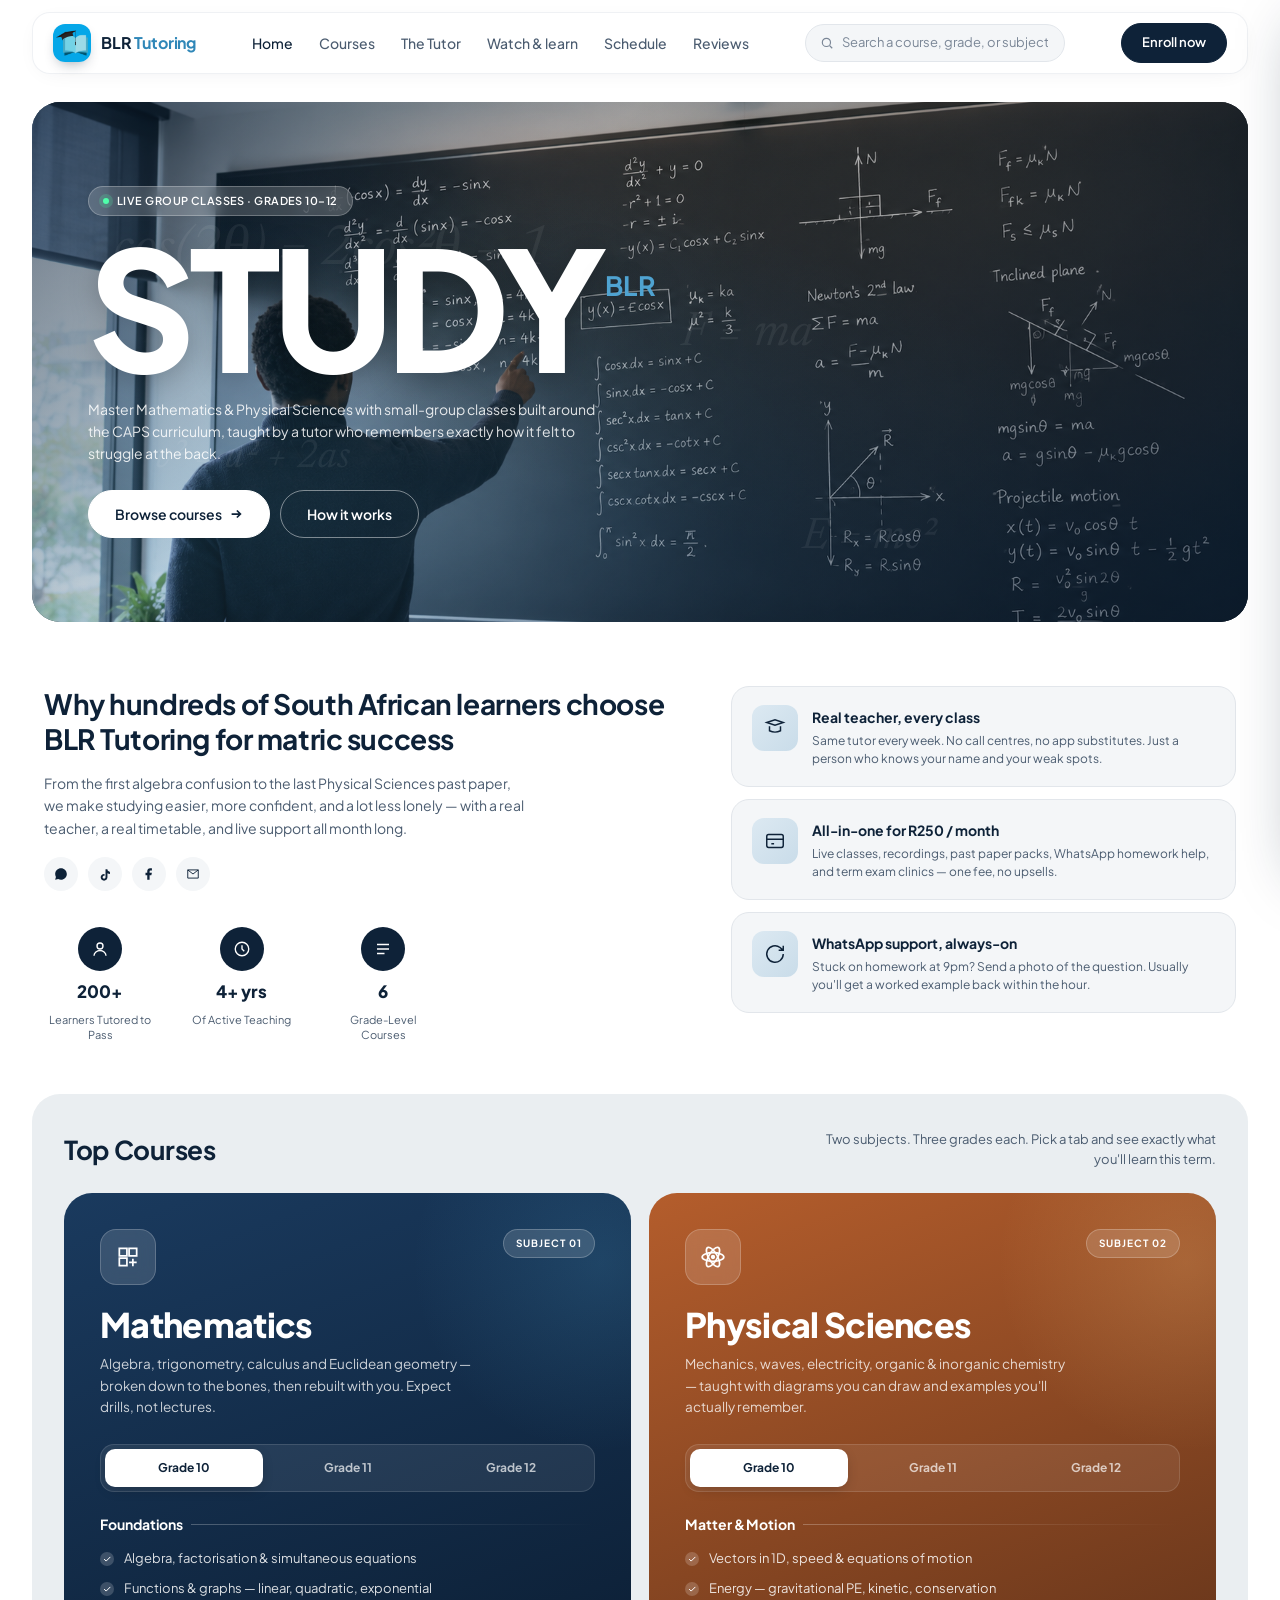
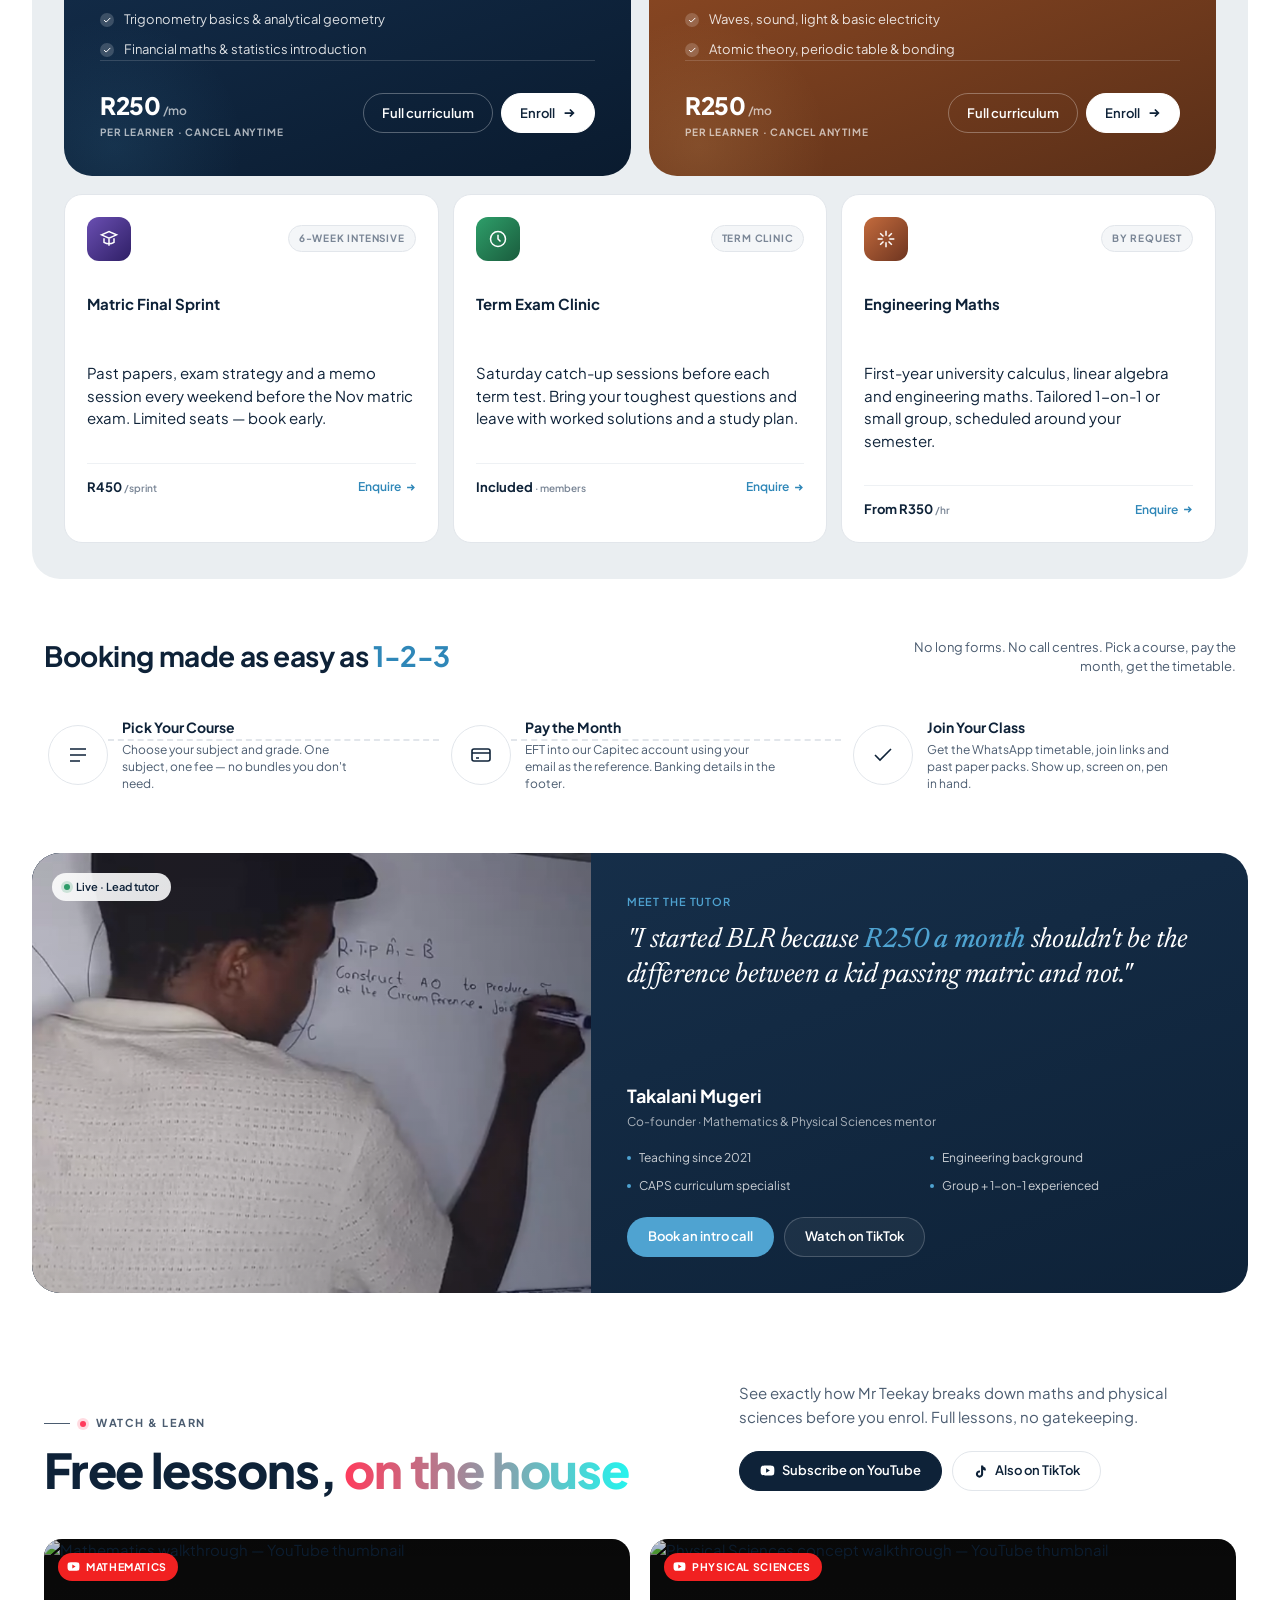
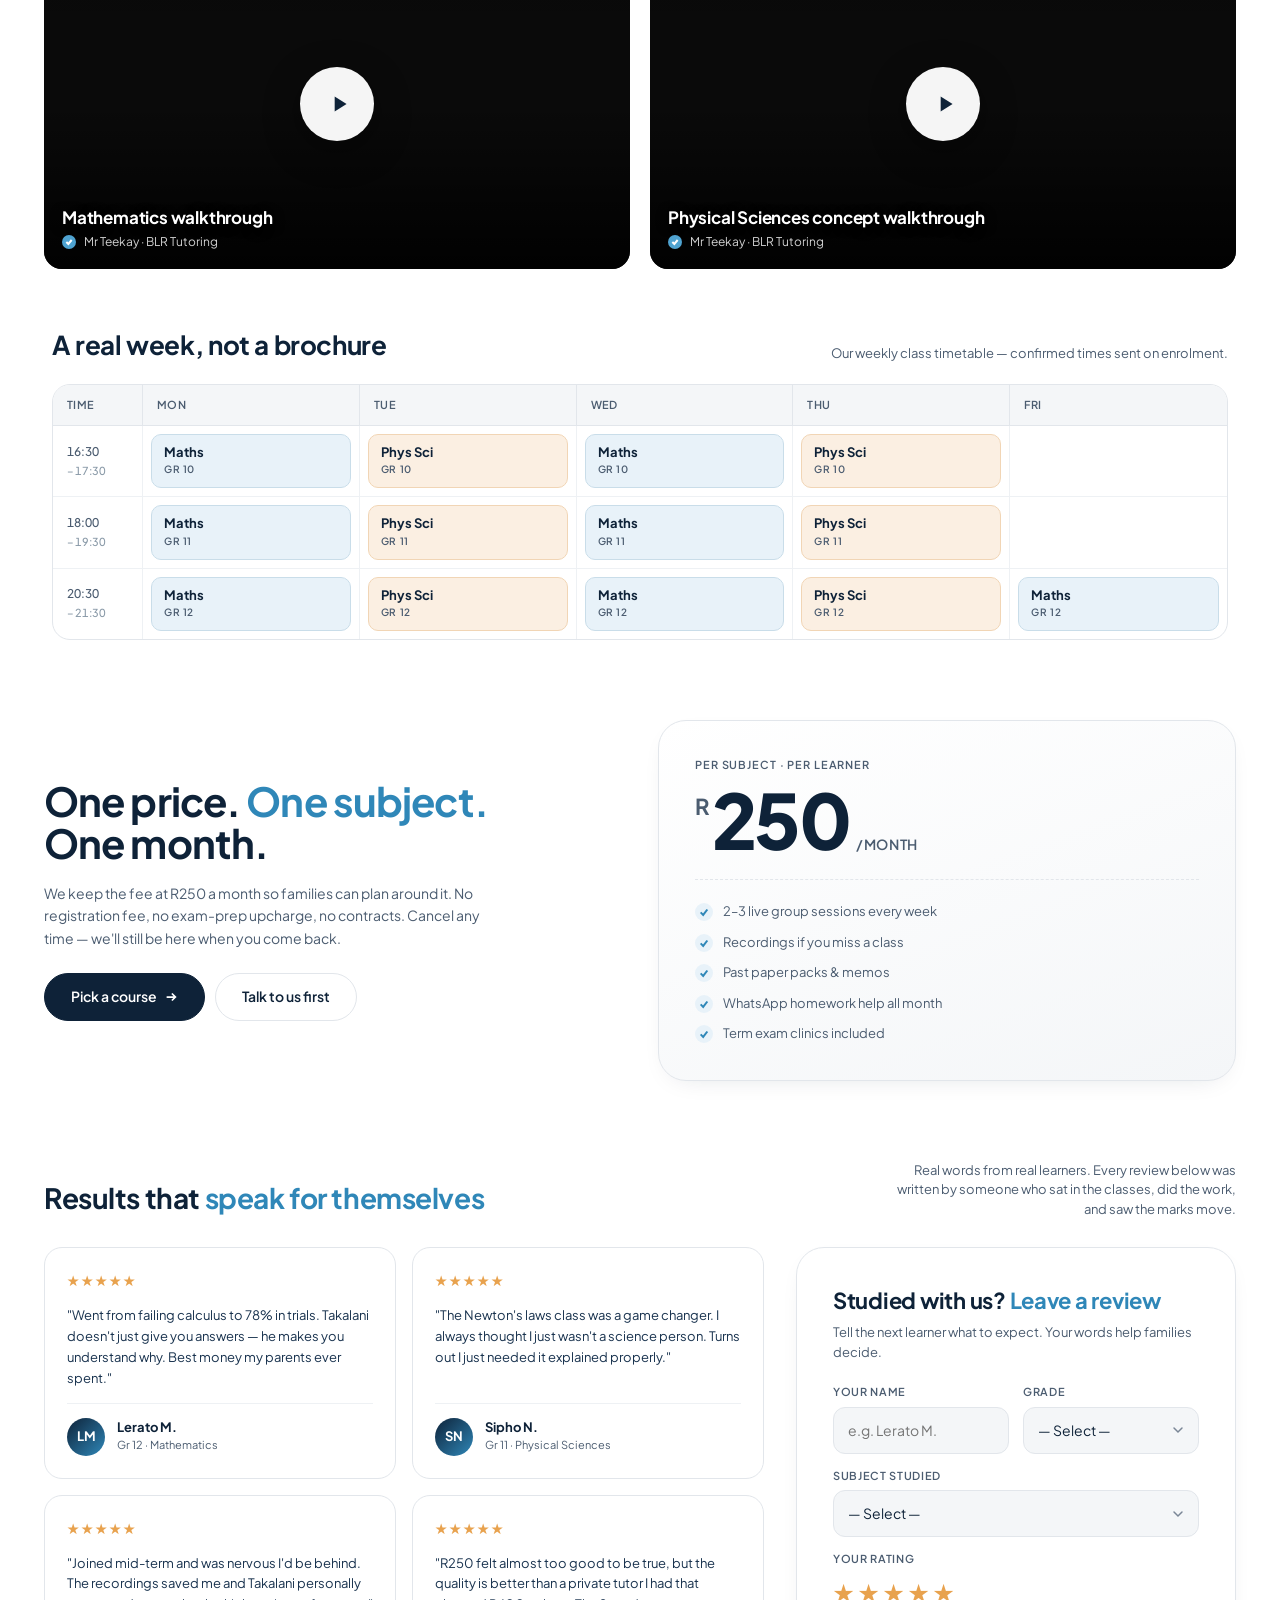
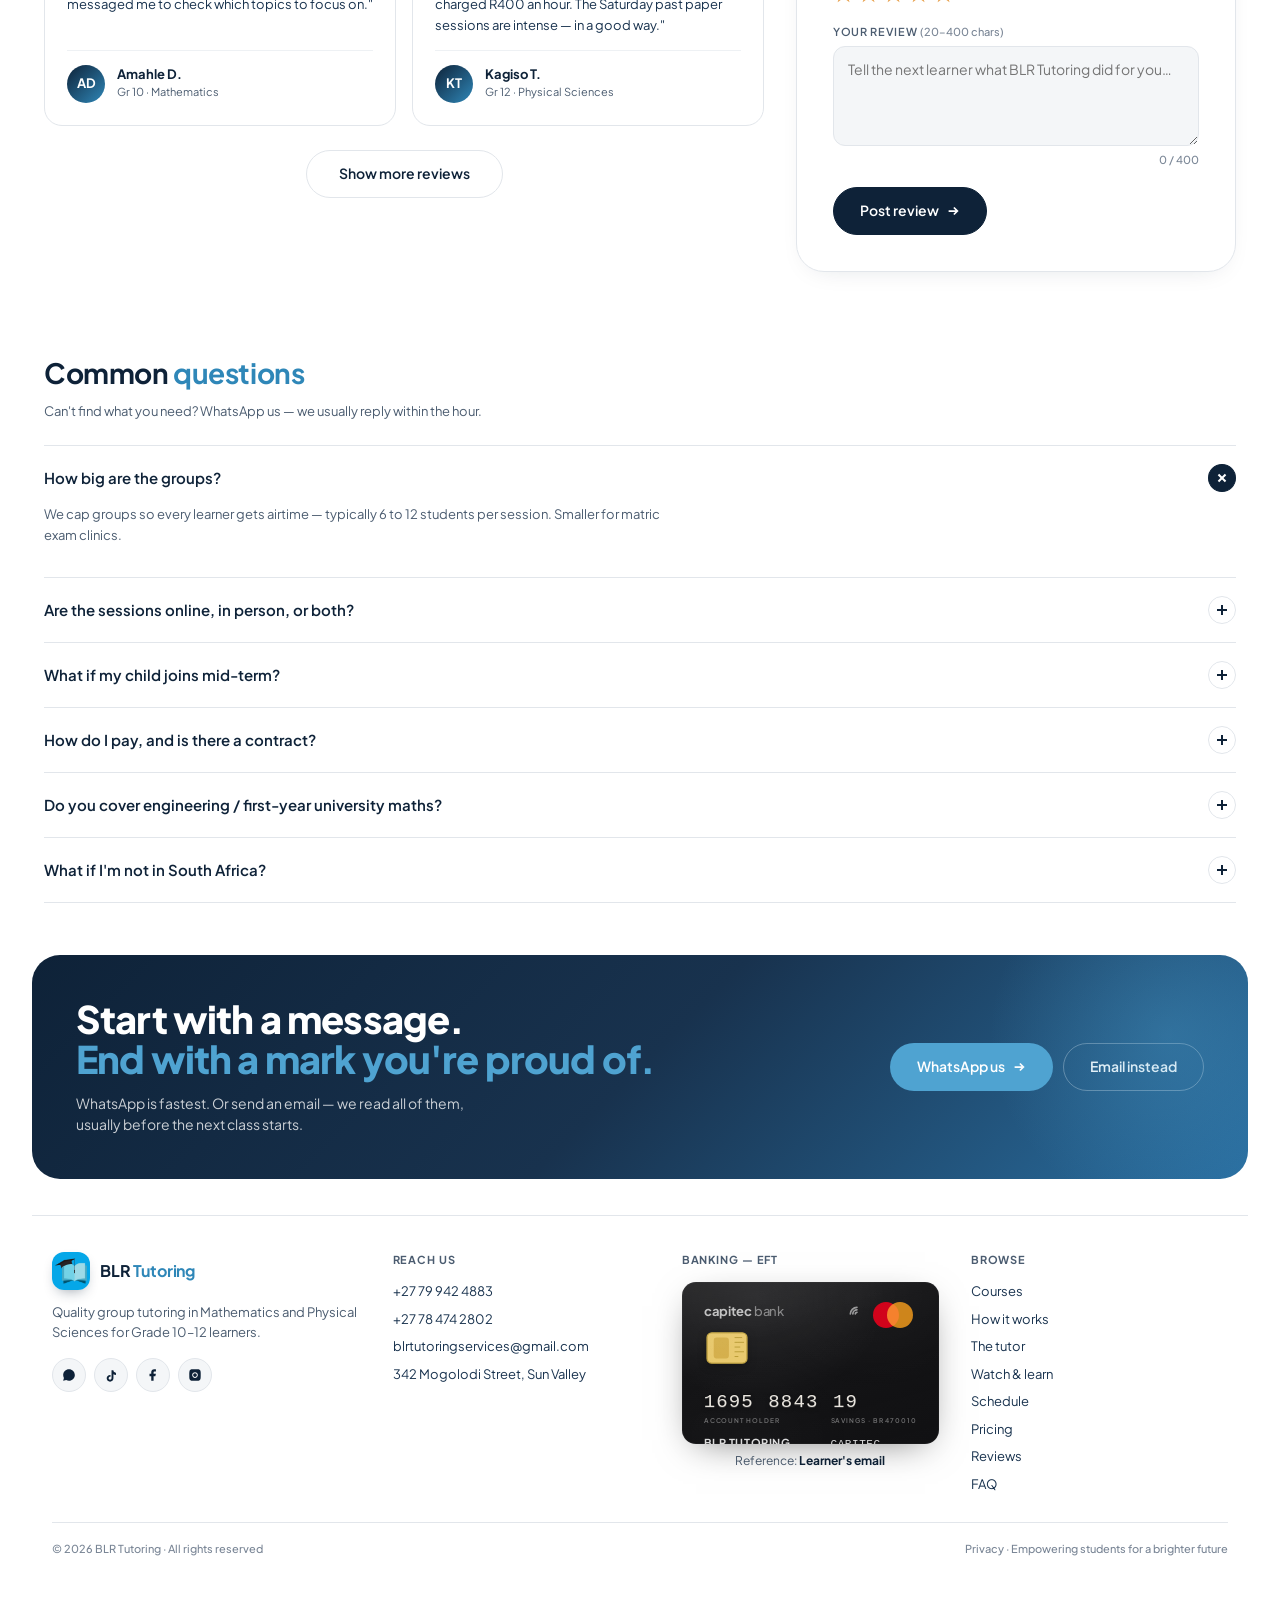
==== commit d391ee3f: "Replace the sample timetable with the real class schedule The schedule grid held placeholder times a" ====
--- a/index.html
+++ b/index.html
@@ -733,7 +733,14 @@
   .sched-head div:last-child { border-right: none; }
   .sched-row { display: grid; grid-template-columns: 90px repeat(5, 1fr); border-bottom: 1px solid var(--line-2); min-height: 64px; }
   .sched-row:last-child { border-bottom: none; }
-  .sched-time { padding: 14px; border-right: 1px solid var(--line-2); font-size: 12px; color: var(--ink-3); display: flex; align-items: center; font-weight: 500; }
+  .sched-time {
+    padding: 14px; border-right: 1px solid var(--line-2);
+    font-size: 12px; color: var(--ink-3); font-weight: 500;
+    display: flex; flex-direction: column; justify-content: center; gap: 2px;
+    font-variant-numeric: tabular-nums;
+  }
+  .sched-time .t-to { color: var(--ink-4, #8A9AA8); font-size: 11px; }
+  .sched-time .t-to::before { content: "–"; margin-right: 1px; }
   .sched-cell { border-right: 1px solid var(--line-2); padding: 8px; position: relative; }
   .sched-cell:last-child { border-right: none; }
   .sched-class {
@@ -2580,22 +2587,22 @@
   <section class="sched-wrap" id="schedule">
     <div class="sched-head-row">
       <h3>A real week, not a brochure</h3>
-      <p>Sample weekly timetable — confirmed schedule sent on enrolment.</p>
+      <p>Our weekly class timetable — confirmed times sent on enrolment.</p>
     </div>
     <div class="schedule" role="table">
       <div class="sched-head">
-        <div>Time</div><div>Mon</div><div>Tue</div><div>Wed</div><div>Thu</div><div>Sat</div>
+        <div>Time</div><div>Mon</div><div>Tue</div><div>Wed</div><div>Thu</div><div>Fri</div>
       </div>
       <div class="sched-row">
-        <div class="sched-time">15:30</div>
+        <div class="sched-time"><span class="t-from">16:30</span><span class="t-to">17:30</span></div>
         <div class="sched-cell"><div class="sched-class"><span class="sj">Maths</span><span class="gd">Gr 10</span></div></div>
         <div class="sched-cell"><div class="sched-class phys"><span class="sj">Phys Sci</span><span class="gd">Gr 10</span></div></div>
         <div class="sched-cell"><div class="sched-class"><span class="sj">Maths</span><span class="gd">Gr 10</span></div></div>
+        <div class="sched-cell"><div class="sched-class phys"><span class="sj">Phys Sci</span><span class="gd">Gr 10</span></div></div>
         <div class="sched-cell"></div>
-        <div class="sched-cell"><div class="sched-class"><span class="sj">Exam clinic</span><span class="gd">All grades</span></div></div>
       </div>
       <div class="sched-row">
-        <div class="sched-time">16:45</div>
+        <div class="sched-time"><span class="t-from">18:00</span><span class="t-to">19:30</span></div>
         <div class="sched-cell"><div class="sched-class"><span class="sj">Maths</span><span class="gd">Gr 11</span></div></div>
         <div class="sched-cell"><div class="sched-class phys"><span class="sj">Phys Sci</span><span class="gd">Gr 11</span></div></div>
         <div class="sched-cell"><div class="sched-class"><span class="sj">Maths</span><span class="gd">Gr 11</span></div></div>
@@ -2603,12 +2610,12 @@
         <div class="sched-cell"></div>
       </div>
       <div class="sched-row">
-        <div class="sched-time">18:00</div>
+        <div class="sched-time"><span class="t-from">20:30</span><span class="t-to">21:30</span></div>
         <div class="sched-cell"><div class="sched-class"><span class="sj">Maths</span><span class="gd">Gr 12</span></div></div>
         <div class="sched-cell"><div class="sched-class phys"><span class="sj">Phys Sci</span><span class="gd">Gr 12</span></div></div>
         <div class="sched-cell"><div class="sched-class"><span class="sj">Maths</span><span class="gd">Gr 12</span></div></div>
         <div class="sched-cell"><div class="sched-class phys"><span class="sj">Phys Sci</span><span class="gd">Gr 12</span></div></div>
-        <div class="sched-cell"><div class="sched-class"><span class="sj">Past papers</span><span class="gd">Gr 12</span></div></div>
+        <div class="sched-cell"><div class="sched-class"><span class="sj">Maths</span><span class="gd">Gr 12</span></div></div>
       </div>
     </div>
   </section>
@@ -2629,7 +2636,7 @@
       <div class="price-label">Per subject · per learner</div>
       <div class="price-amount"><sup>R</sup>250<sub>/month</sub></div>
       <div class="price-list">
-        <div><span class="chk"><svg viewBox="0 0 12 12"><path d="M2 6.5L5 9.5L10 3"/></svg></span>3–4 live group sessions every week</div>
+        <div><span class="chk"><svg viewBox="0 0 12 12"><path d="M2 6.5L5 9.5L10 3"/></svg></span>2–3 live group sessions every week</div>
         <div><span class="chk"><svg viewBox="0 0 12 12"><path d="M2 6.5L5 9.5L10 3"/></svg></span>Recordings if you miss a class</div>
         <div><span class="chk"><svg viewBox="0 0 12 12"><path d="M2 6.5L5 9.5L10 3"/></svg></span>Past paper packs &amp; memos</div>
         <div><span class="chk"><svg viewBox="0 0 12 12"><path d="M2 6.5L5 9.5L10 3"/></svg></span>WhatsApp homework help all month</div>
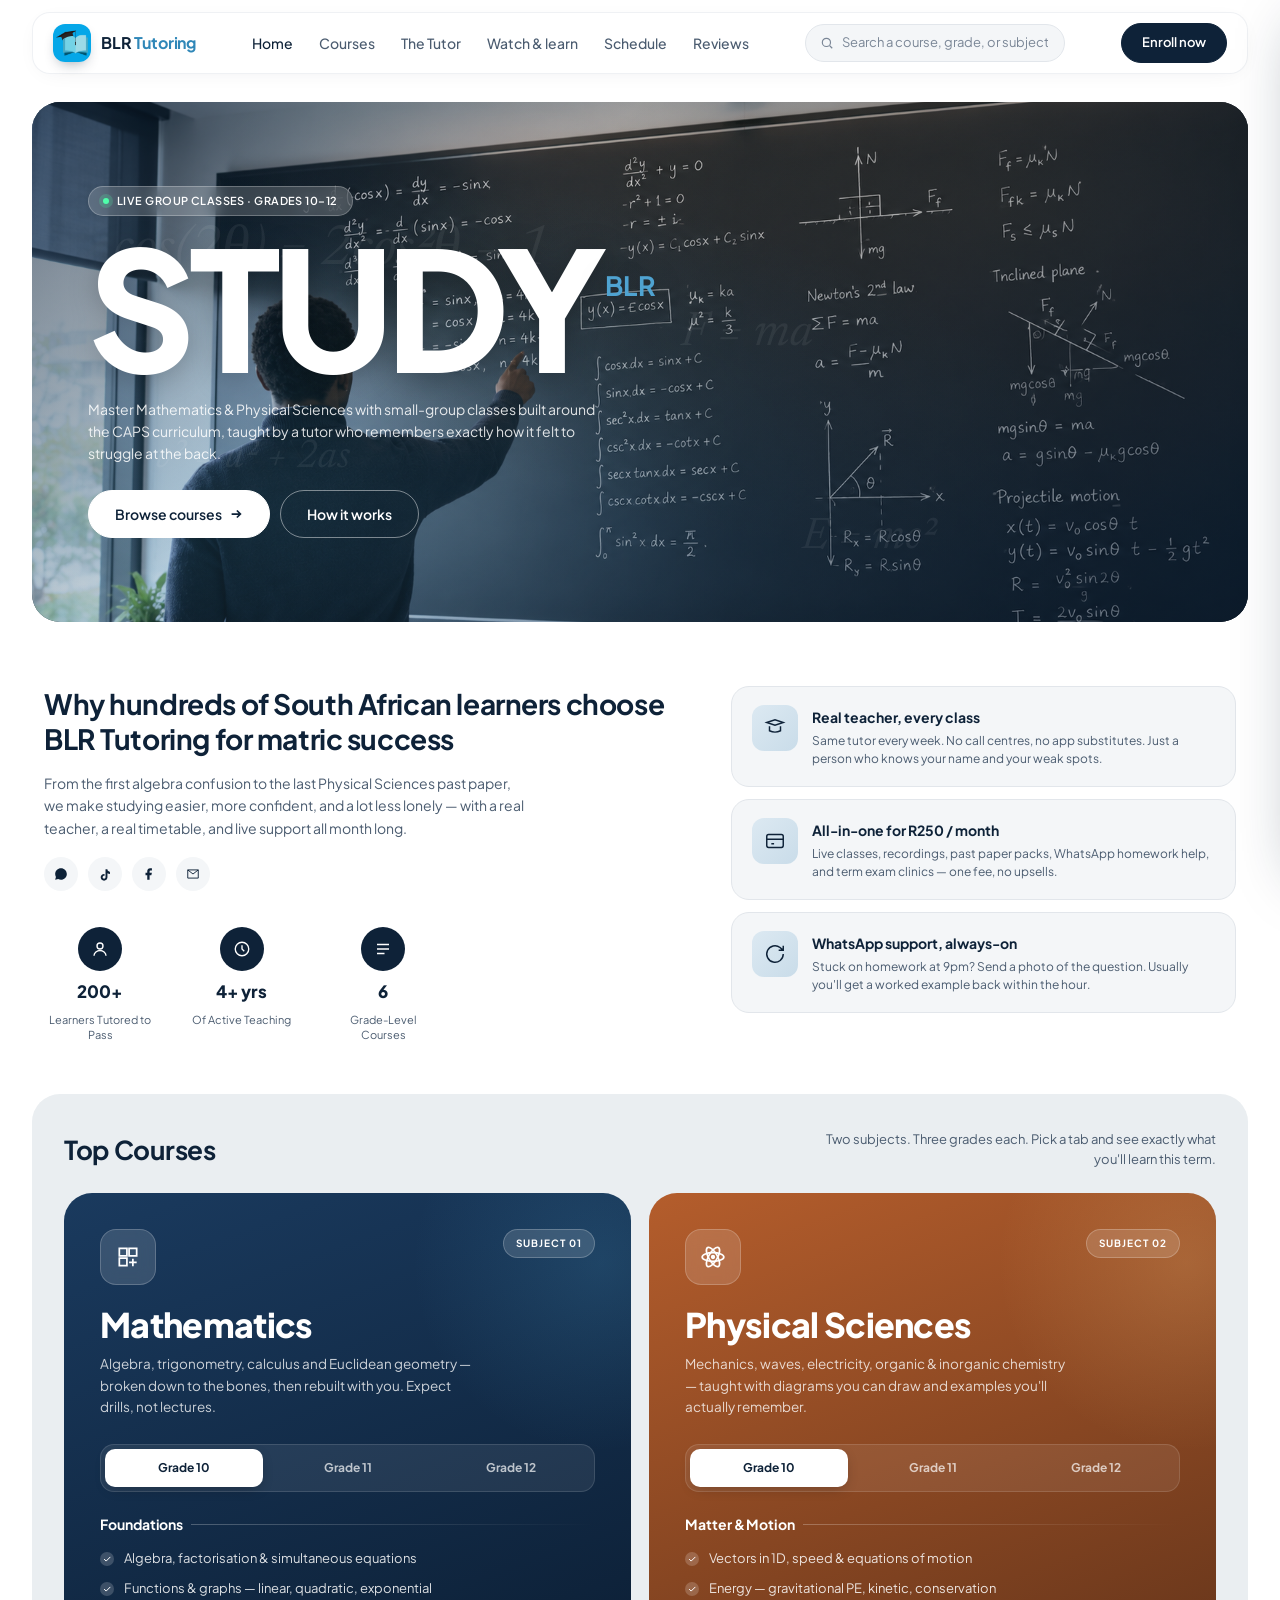
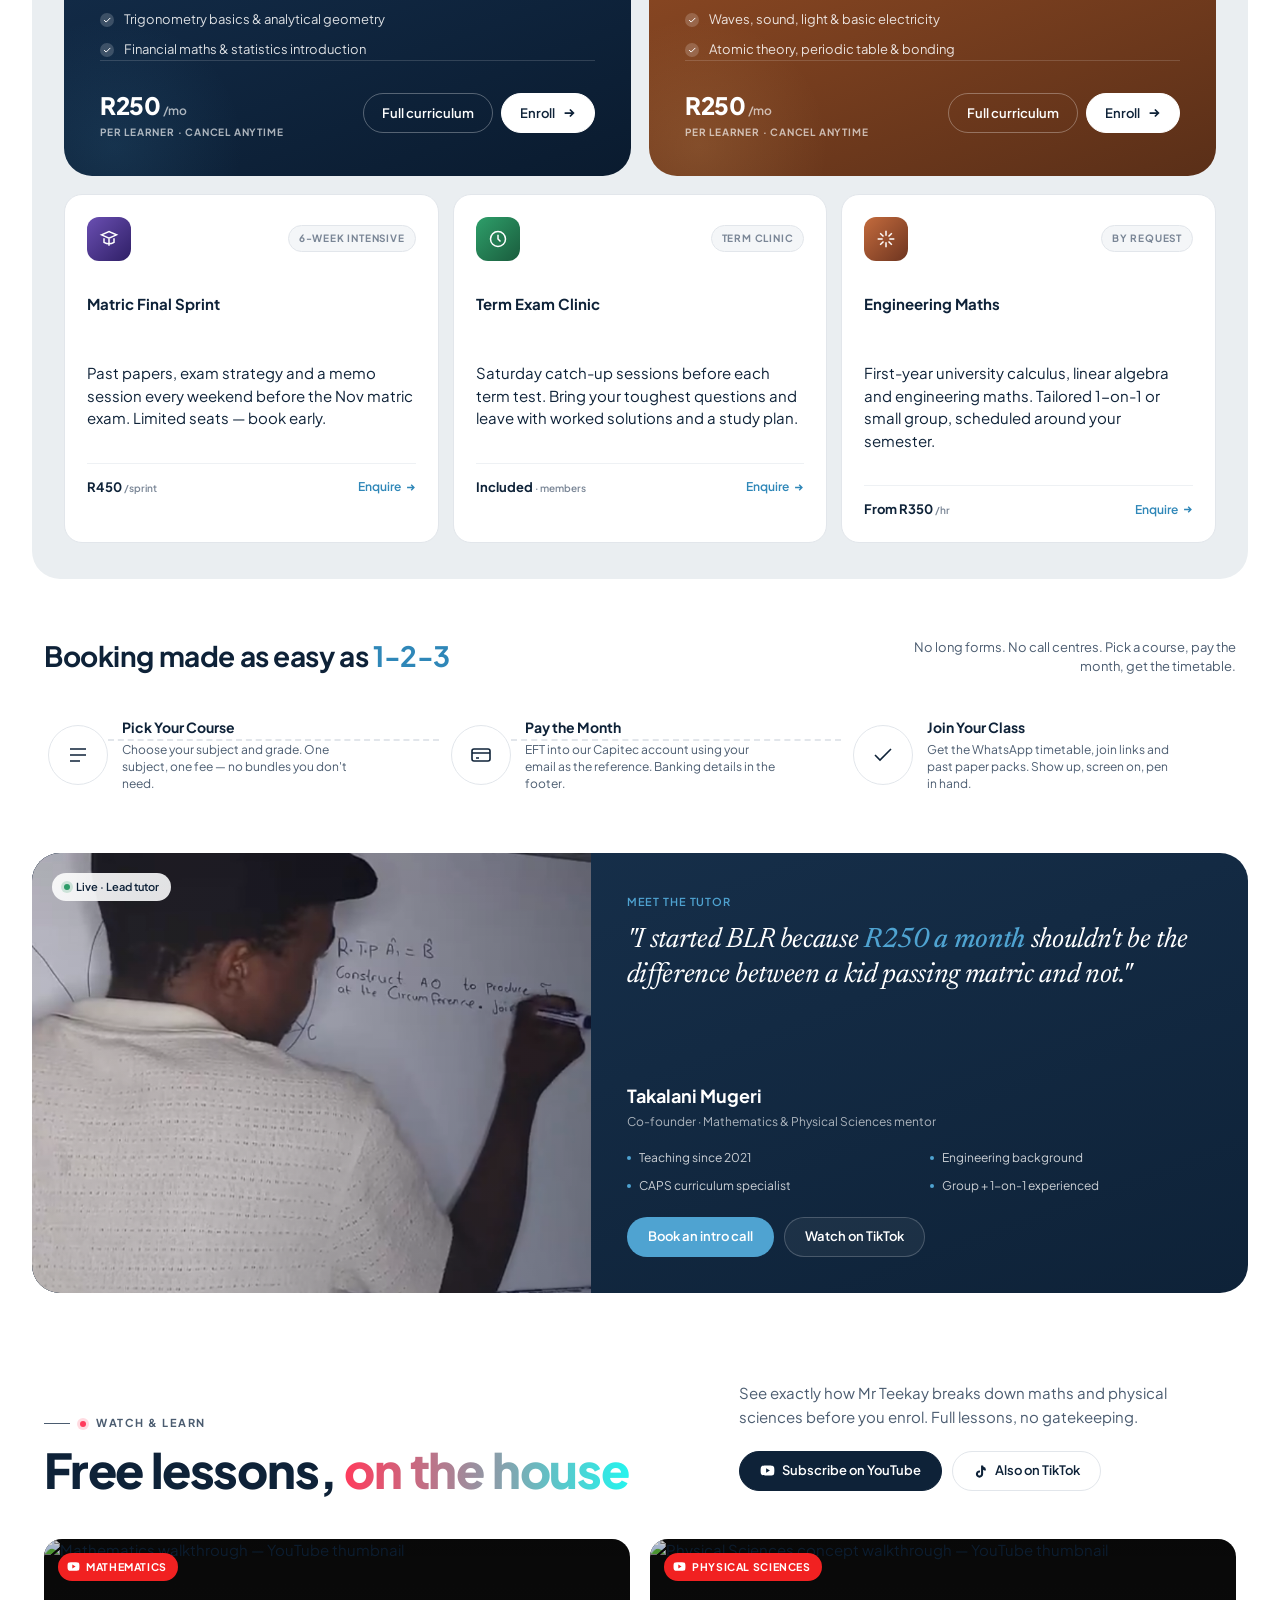
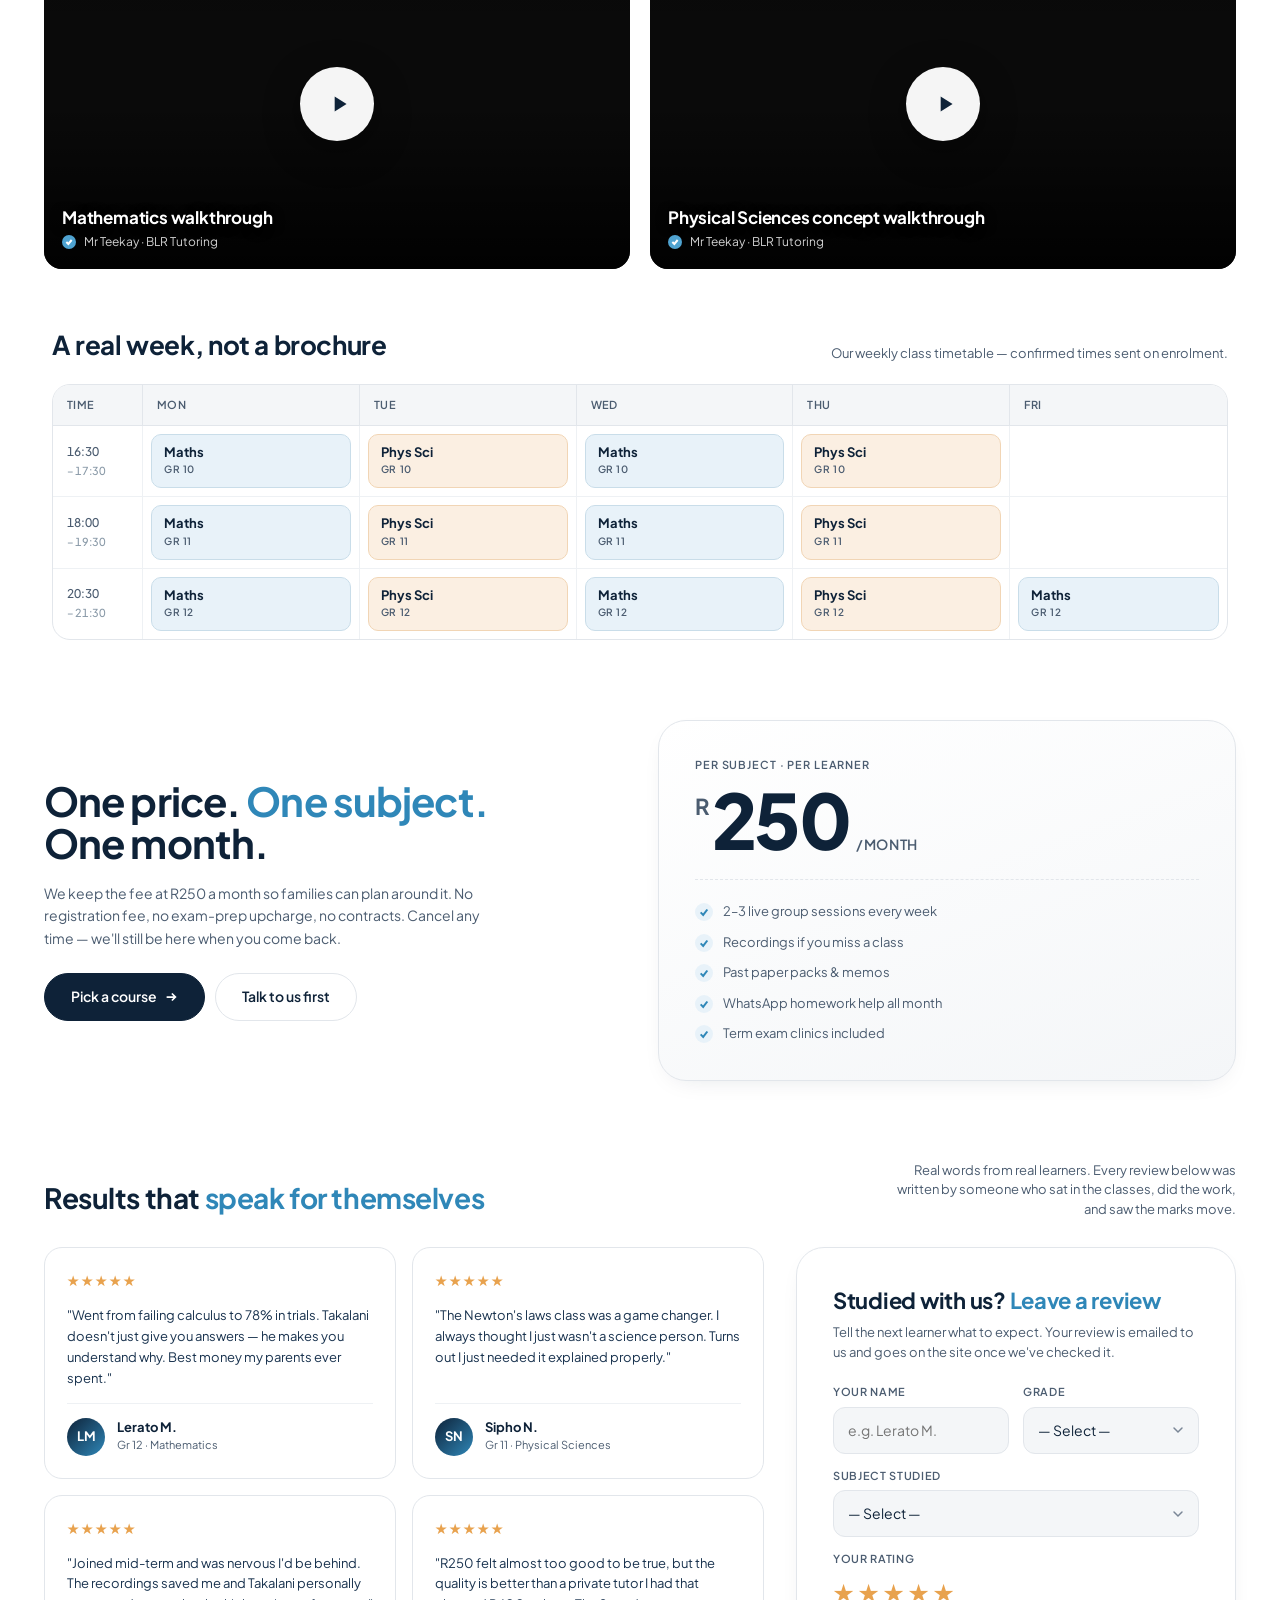
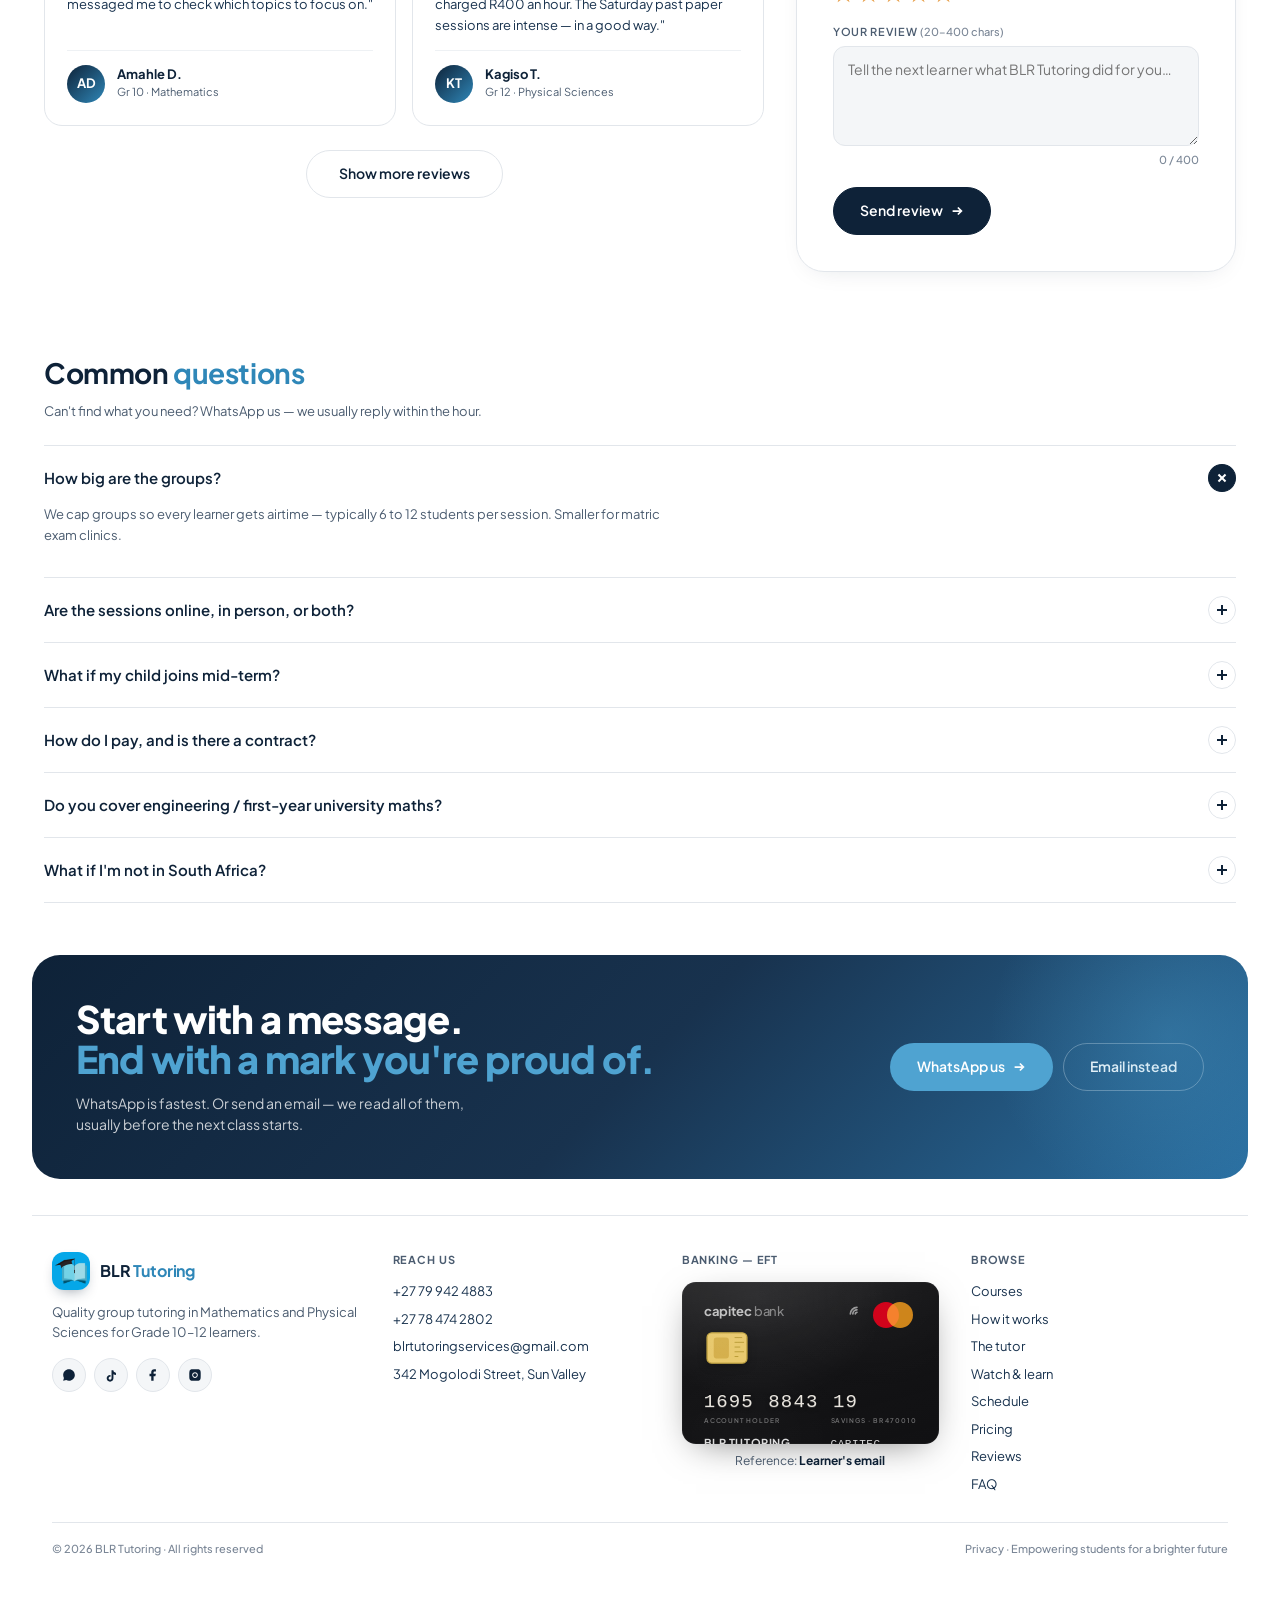
==== commit b78f1c5e: "Send review submissions to blrtutoringservices@gmail.com The review form had no action and no backen" ====
--- a/index.html
+++ b/index.html
@@ -1192,15 +1192,19 @@
   .char-count { font-size: 11px; color: var(--ink-soft); text-align: right; font-weight: 500; }
   .form-actions { display: flex; gap: 12px; align-items: center; margin-top: 18px; }
   .success-msg {
-    display: none; align-items: center; gap: 10px;
+    display: none; align-items: flex-start; gap: 10px;
     background: #E8F5EE; border: 1px solid #B4DDC4;
     color: #1E7B4A;
     border-radius: 12px;
     padding: 12px 16px; font-size: 13px;
-    margin-top: 14px; font-weight: 500;
+    margin-top: 14px; font-weight: 500; line-height: 1.5;
   }
   .success-msg.show { display: flex; }
-  .success-msg svg { width: 16px; height: 16px; stroke: currentColor; stroke-width: 2.2; fill: none; }
+  .success-msg svg {
+    width: 16px; height: 16px; stroke: currentColor; stroke-width: 2.2; fill: none;
+    flex-shrink: 0; margin-top: 3px;
+  }
+  .success-msg a { color: inherit; text-decoration: underline; font-weight: 700; }
 
   /* Show-more button */
   .t-show-more {
@@ -2663,7 +2667,7 @@
       <div class="t-form-wrap reveal">
       <div class="t-form-head">
         <h4>Studied with us? <em>Leave a review</em></h4>
-        <p>Tell the next learner what to expect. Your words help families decide.</p>
+        <p>Tell the next learner what to expect. Your review is emailed to us and goes on the site once we've checked it.</p>
       </div>
       <form id="testimonialForm" novalidate>
         <div class="form-row">
@@ -2704,13 +2708,15 @@
           <div class="char-count"><span id="charCount">0</span> / 400</div>
         </div>
         <div class="form-actions">
-          <button type="submit" class="btn btn-dark btn-lg">Post review
+          <button type="submit" class="btn btn-dark btn-lg">Send review
             <svg class="icn" viewBox="0 0 16 16"><path d="M3 8h10M9 4l4 4-4 4"/></svg>
           </button>
         </div>
         <div class="success-msg" id="successMsg">
           <svg viewBox="0 0 24 24"><path d="M20 6L9 17l-5-5"/></svg>
-          Review posted! Thank you — your words help the next learner decide.
+          <span>Your email app is opening — press send to deliver your review. Nothing reaches
+            us until you do. If it doesn't open, email
+            <a href="mailto:blrtutoringservices@gmail.com">blrtutoringservices@gmail.com</a>.</span>
         </div>
       </form>
       </div>
@@ -3290,7 +3296,7 @@
             <div class="t-name">${escapeHTML(t.name)}</div>
             <div class="t-meta">${escapeHTML(t.grade)} · ${escapeHTML(t.subject)}</div>
           </div>
-          ${t.seed ? '' : '<span class="t-new">New</span>'}
+          ${t.seed ? '' : '<span class="t-new" title="Only visible to you until we approve it">Pending</span>'}
         </div>
       `;
       grid.appendChild(card);
@@ -3331,6 +3337,9 @@
   const charCount = document.getElementById('charCount');
   msgInput.addEventListener('input', () => { charCount.textContent = msgInput.value.length; });
 
+  // Where reviews are sent for approval before they go on the site
+  const REVIEW_INBOX = 'blrtutoringservices@gmail.com';
+
   // Form submit
   document.getElementById('testimonialForm').addEventListener('submit', e => {
     e.preventDefault();
@@ -3357,7 +3366,7 @@
     charCount.textContent = '0';
     const msg = document.getElementById('successMsg');
     msg.classList.add('show');
-    setTimeout(() => msg.classList.remove('show'), 6000);
+    setTimeout(() => msg.classList.remove('show'), 15000);
 
     // Highlight the newest card (rendered first) and bring it into view.
     if (grid && grid.firstElementChild) {
@@ -3366,6 +3375,25 @@
       newCard.scrollIntoView({ behavior: 'smooth', block: 'center' });
       setTimeout(() => newCard.classList.remove('just-posted'), 2600);
     }
+
+    // Hand the review to the visitor's mail app, addressed to BLR. Nothing is sent
+    // automatically — they still press send. Done last so the UI above has already
+    // updated by the time the mail client takes focus.
+    const mailSubject = `New website review — ${name} (${grade}, ${subject})`;
+    const mailBody = [
+      `Name:    ${name}`,
+      `Grade:   ${grade}`,
+      `Subject: ${subject}`,
+      `Rating:  ${rating}/5`,
+      '',
+      'Review:',
+      text,
+      '',
+      '— Sent from the review form on blrtutoring.co.za',
+    ].join('\n');
+    window.location.href = `mailto:${REVIEW_INBOX}`
+      + `?subject=${encodeURIComponent(mailSubject)}`
+      + `&body=${encodeURIComponent(mailBody)}`;
   });
 
   // Active nav on scroll (throttled via rAF) + glass depth
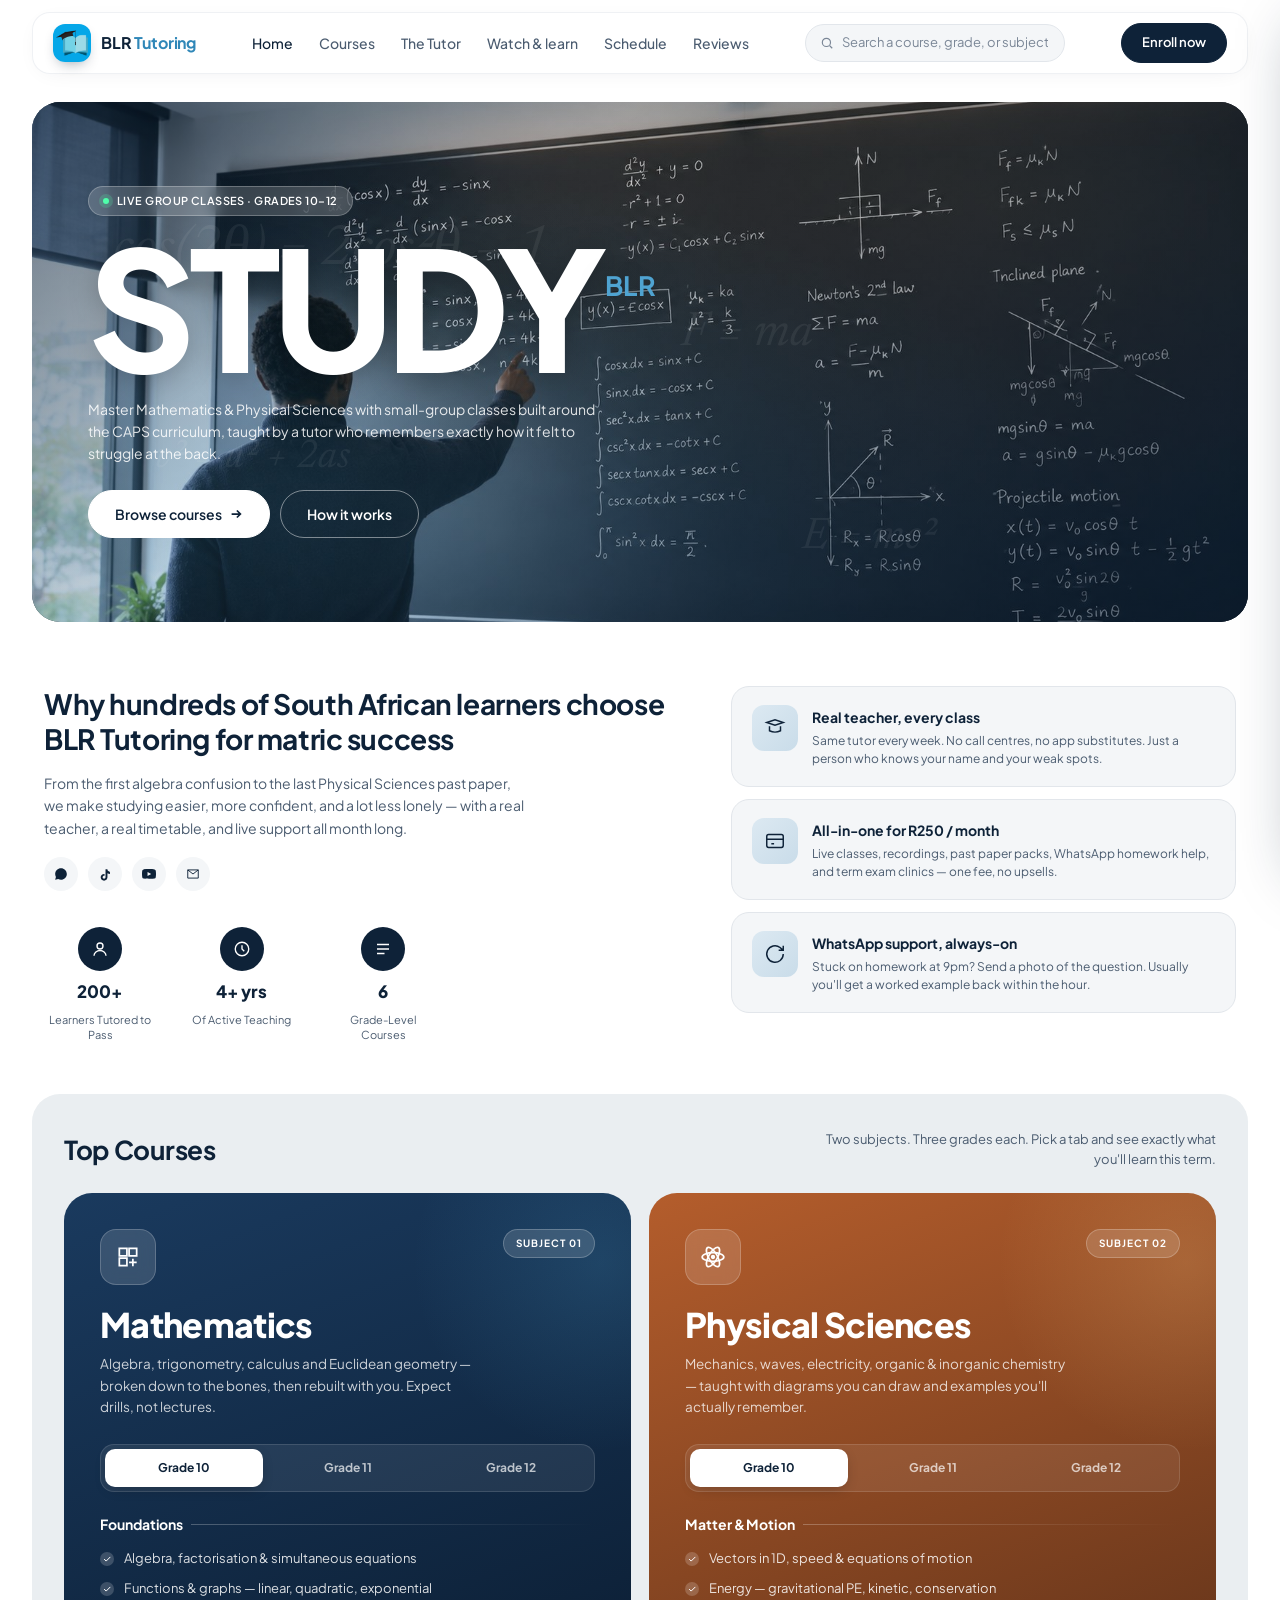
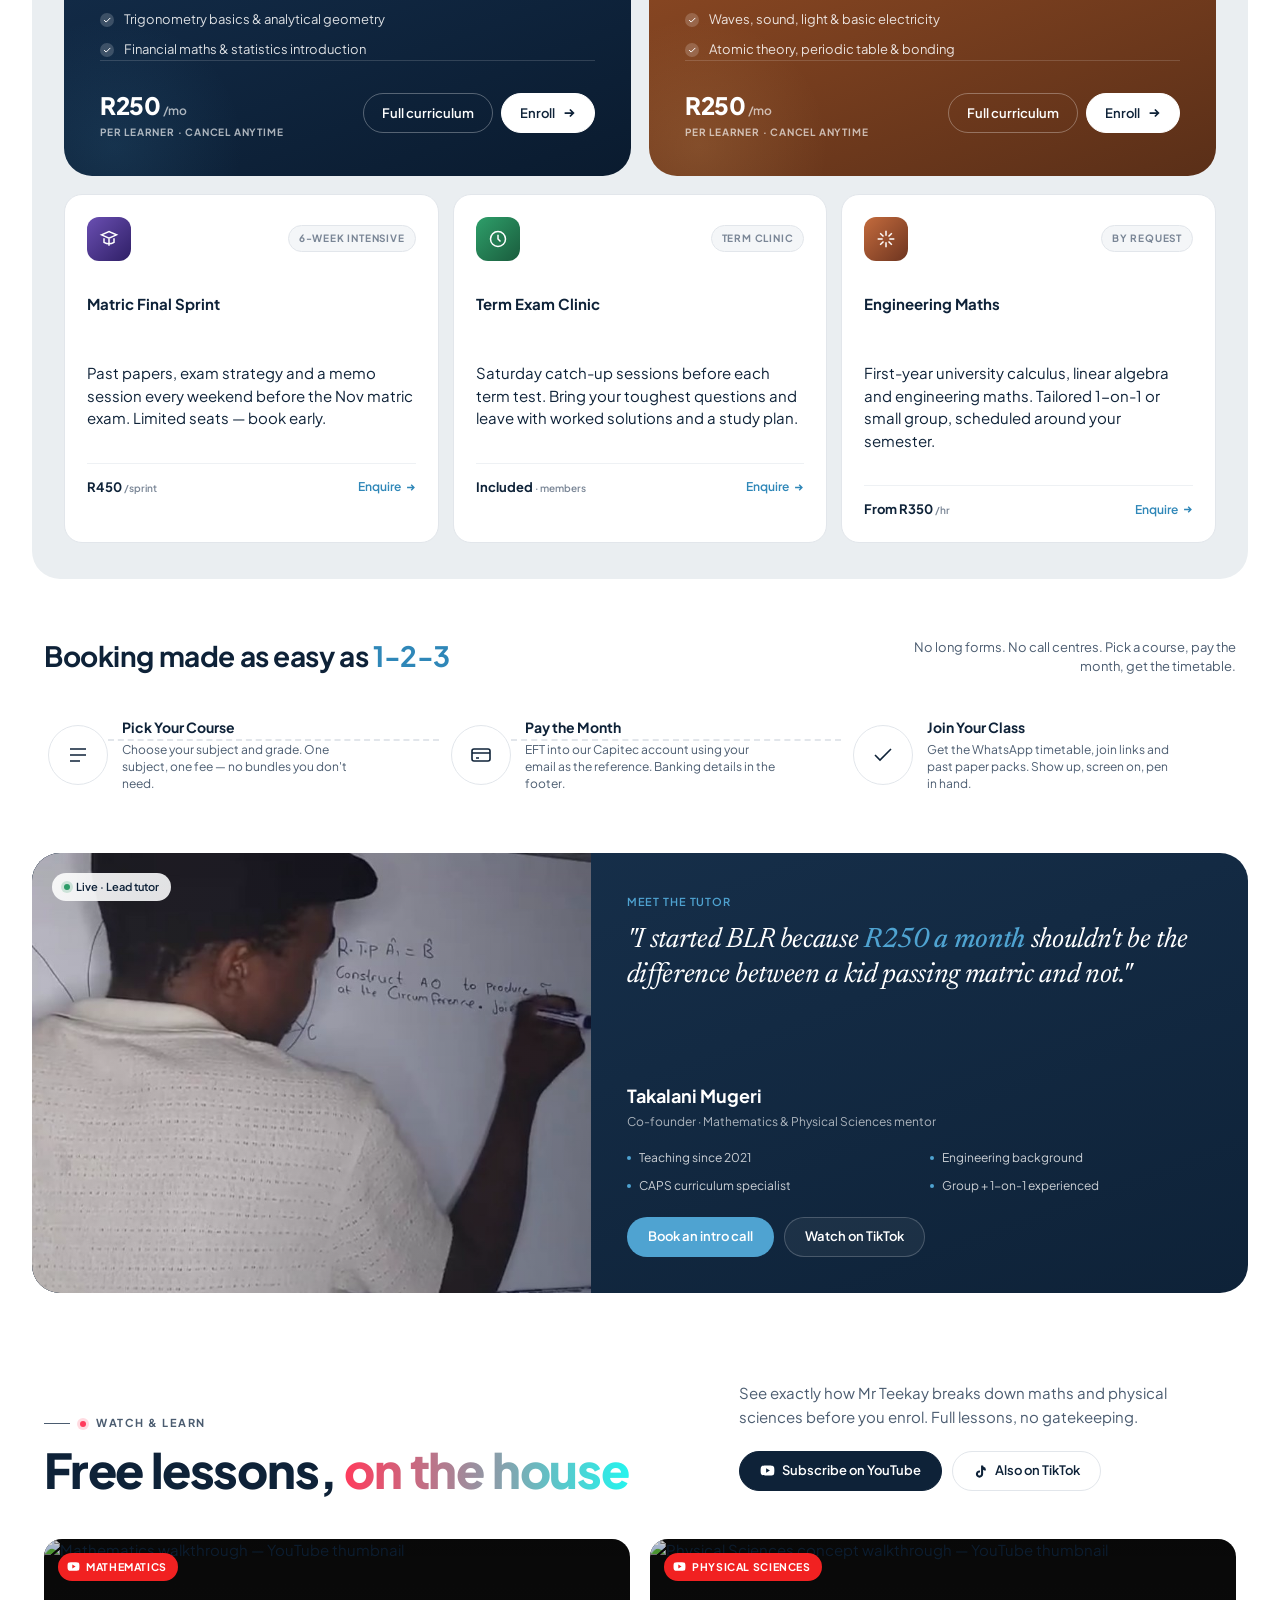
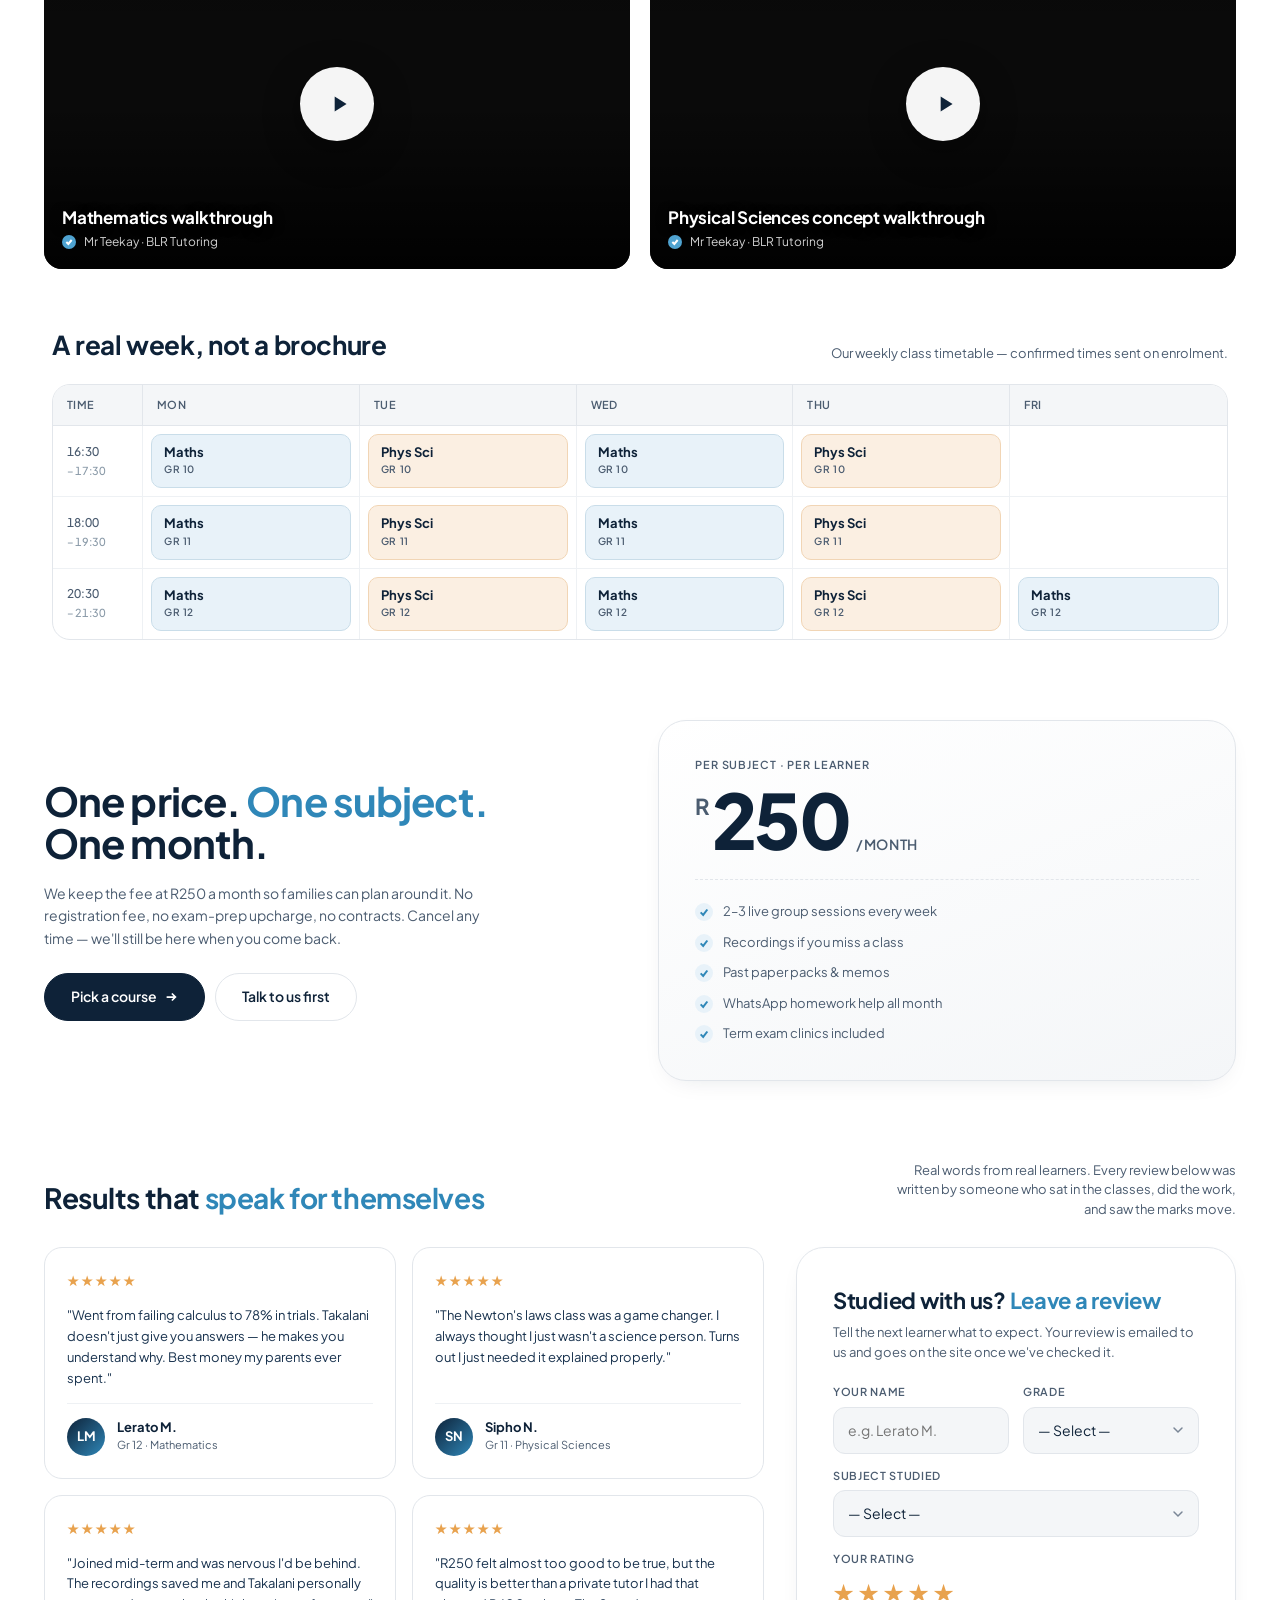
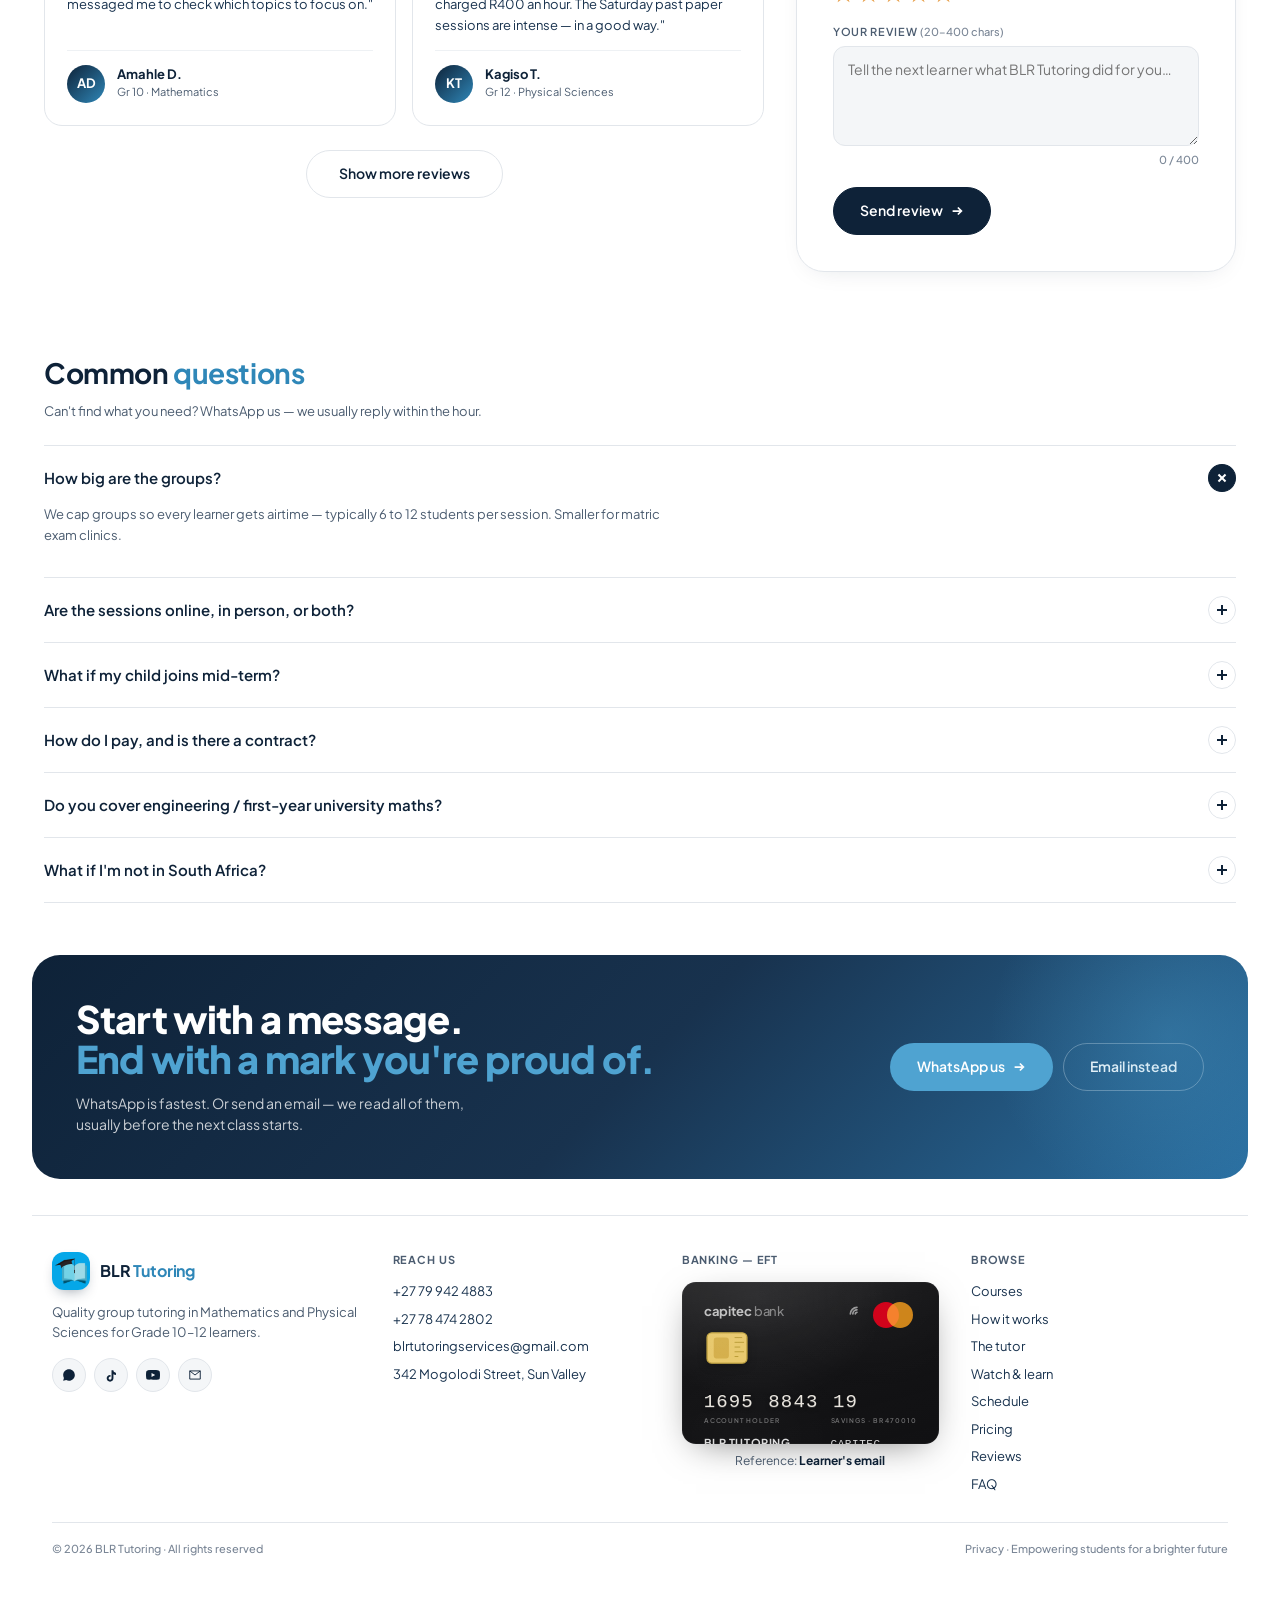
==== commit 23356241: "Make every call to action work, and cut page weight by 82% The Enroll buttons in the nav, the mobile" ====
--- a/index.html
+++ b/index.html
@@ -22,7 +22,7 @@
 <meta property="og:title" content="BLR Tutoring — Maths &amp; Physical Sciences group classes · R250/month" />
 <meta property="og:description" content="Small-group classes for Grade 10–12 learners. Real tutor, real schedule, R250/month — no contracts. Live online plus Saturday clinics in Sun Valley." />
 <meta property="og:url" content="https://blrtutoring.co.za/" />
-<meta property="og:image" content="https://blrtutoring.co.za/assets/takalani-tutor.png" />
+<meta property="og:image" content="https://blrtutoring.co.za/assets/takalani-tutor.jpg" />
 <meta property="og:image:alt" content="Takalani teaching Mathematics at the BLR Tutoring whiteboard" />
 <meta property="og:locale" content="en_ZA" />
 
@@ -30,7 +30,7 @@
 <meta name="twitter:card" content="summary_large_image" />
 <meta name="twitter:title" content="BLR Tutoring — Maths &amp; Physical Sciences for Grade 10–12" />
 <meta name="twitter:description" content="Group tutoring with a real teacher for R250/month. Live online + Saturday clinics in Sun Valley." />
-<meta name="twitter:image" content="https://blrtutoring.co.za/assets/takalani-tutor.png" />
+<meta name="twitter:image" content="https://blrtutoring.co.za/assets/takalani-tutor.jpg" />
 
 <!-- Schema.org — LocalBusiness + EducationalOrganization -->
 <script type="application/ld+json">
@@ -44,7 +44,7 @@
       "description": "Small-group Mathematics and Physical Sciences tutoring for Grade 10–12 South African learners. Hybrid online + in-person in Sun Valley.",
       "url": "https://blrtutoring.co.za/",
       "logo": "https://blrtutoring.co.za/assets/blr-logo.png",
-      "image": "https://blrtutoring.co.za/assets/takalani-tutor.png",
+      "image": "https://blrtutoring.co.za/assets/takalani-tutor.jpg",
       "telephone": ["+27799424883", "+27784742802"],
       "email": "blrtutoringservices@gmail.com",
       "priceRange": "R250 per subject per month",
@@ -58,6 +58,7 @@
       },
       "sameAs": [
         "https://www.tiktok.com/@teekay01_28",
+        "https://www.youtube.com/@teekay01_28",
         "https://wa.me/27799424883"
       ],
       "founder": {
@@ -271,7 +272,7 @@
   .hero-photo .photo-bg {
     position: absolute; inset: 0;
     /* Photo as the base layer — full visibility */
-    background-image: url("assets/hero-classroom.png");
+    background-image: url("assets/hero-classroom.jpg");
     background-size: cover;
     background-position: center 30%;
     z-index: 0;
@@ -2084,7 +2085,7 @@
 
   <!-- ============ NAV ============ -->
   <header class="nav">
-    <a href="#" class="brand" aria-label="BLR Tutoring">
+    <a href="#home" class="brand" aria-label="BLR Tutoring">
       <img class="brand-mark" src="assets/blr-mark.png" alt="" width="38" height="38" />
       <span class="brand-word">BLR <em>Tutoring</em></span>
     </a>
@@ -2100,7 +2101,7 @@
       <svg viewBox="0 0 24 24"><circle cx="11" cy="11" r="7"/><path d="M21 21l-4.3-4.3"/></svg>
       <input id="navSearch" type="text" placeholder="Search a course, grade, or subject…" />
     </div>
-    <a href="#courses" class="btn btn-dark">Enroll now</a>
+    <a href="https://wa.me/27799424883?text=Hi%20BLR%20Tutoring%2C%20I%27d%20like%20to%20enroll.%20Please%20send%20me%20the%20next%20steps." target="_blank" rel="noopener" class="btn btn-dark">Enroll now</a>
     <button class="nav-burger" id="navBurger" aria-label="Open menu" aria-expanded="false" aria-controls="navDrawer">
       <svg viewBox="0 0 24 24"><path d="M4 7h16M4 12h16M4 17h16"/></svg>
     </button>
@@ -2110,7 +2111,7 @@
   <div class="drawer-backdrop" id="drawerBackdrop" aria-hidden="true"></div>
   <aside class="drawer" id="navDrawer" role="dialog" aria-modal="true" aria-label="Site navigation" aria-hidden="true">
     <div class="drawer-head">
-      <a href="#" class="brand" aria-label="BLR Tutoring">
+      <a href="#home" class="brand" aria-label="BLR Tutoring">
         <img class="brand-mark" src="assets/blr-mark.png" alt="" width="38" height="38" />
         <span class="brand-word">BLR <em>Tutoring</em></span>
       </a>
@@ -2134,7 +2135,7 @@
     </div>
     <div class="drawer-foot">
       <div class="quick">Quick contact</div>
-      <a class="contact-row" href="https://wa.me/27799424883" target="_blank" rel="noopener">
+      <a class="contact-row" href="https://wa.me/27799424883?text=Hi%20BLR%20Tutoring%2C%20I%20have%20a%20question%20about%20your%20classes." target="_blank" rel="noopener">
         <svg viewBox="0 0 24 24"><path d="M3 21l1.6-5A9 9 0 1 1 8 19.4z"/></svg>
         WhatsApp +27 79 942 4883
       </a>
@@ -2142,11 +2143,11 @@
         <svg viewBox="0 0 24 24"><path d="M5 4h4l2 5-3 2a12 12 0 0 0 5 5l2-3 5 2v4a2 2 0 0 1-2 2A17 17 0 0 1 3 6a2 2 0 0 1 2-2z"/></svg>
         Call +27 78 474 2802
       </a>
-      <a class="contact-row" href="mailto:blrtutoringservices@gmail.com">
+      <a class="contact-row" href="mailto:blrtutoringservices@gmail.com?subject=Enquiry%20from%20the%20BLR%20Tutoring%20website">
         <svg viewBox="0 0 24 24"><path d="M3 5h18v14H3zM3 5l9 7 9-7"/></svg>
         Email us
       </a>
-      <a href="#courses" class="btn btn-dark btn-lg" style="margin-top: 8px; justify-content:center;">Enroll now
+      <a href="https://wa.me/27799424883?text=Hi%20BLR%20Tutoring%2C%20I%27d%20like%20to%20enroll.%20Please%20send%20me%20the%20next%20steps." target="_blank" rel="noopener" class="btn btn-dark btn-lg" style="margin-top: 8px; justify-content:center;">Enroll now
         <svg class="icn" viewBox="0 0 16 16"><path d="M3 8h10M9 4l4 4-4 4"/></svg>
       </a>
     </div>
@@ -2188,16 +2189,16 @@
       <h2>Why hundreds of South African learners choose BLR Tutoring for matric success</h2>
       <p>From the first algebra confusion to the last Physical Sciences past paper, we make studying easier, more confident, and a lot less lonely — with a real teacher, a real timetable, and live support all month long.</p>
       <div class="why-socials">
-        <a href="https://wa.me/27799424883" target="_blank" rel="noopener" aria-label="WhatsApp">
+        <a href="https://wa.me/27799424883?text=Hi%20BLR%20Tutoring%2C%20I%20have%20a%20question%20about%20your%20classes." target="_blank" rel="noopener" aria-label="WhatsApp">
           <svg viewBox="0 0 24 24"><path d="M17.5 14.4c-.3-.1-1.7-.9-2-1-.3-.1-.5-.1-.7.1-.2.3-.7 1-.9 1.1-.2.2-.3.2-.6.1-1.7-.9-2.9-1.6-4.1-3.6-.3-.5.3-.5.9-1.6.1-.2 0-.4 0-.5s-.7-1.7-1-2.3c-.3-.6-.5-.5-.7-.5h-.6c-.2 0-.5.1-.8.4-.3.3-1 1-1 2.4s1.1 2.8 1.2 3c.1.2 2.1 3.3 5.2 4.6.7.3 1.3.5 1.7.6.7.2 1.4.2 1.9.1.6-.1 1.7-.7 2-1.4.2-.7.2-1.3.2-1.4-.1-.1-.3-.2-.6-.3zM12 2C6.5 2 2 6.5 2 12c0 1.8.5 3.5 1.3 5L2 22l5.2-1.3c1.4.8 3.1 1.3 4.8 1.3 5.5 0 10-4.5 10-10S17.5 2 12 2z"/></svg>
         </a>
         <a href="https://www.tiktok.com/@teekay01_28" target="_blank" rel="noopener" aria-label="TikTok">
           <svg viewBox="0 0 24 24"><path d="M19.6 7.3c-1.6 0-3-1.2-3.4-2.8V4h-3.3v13.6c0 1.4-1.1 2.5-2.5 2.5s-2.5-1.1-2.5-2.5 1.1-2.5 2.5-2.5c.3 0 .5 0 .8.1V12c-.3 0-.5-.1-.8-.1-3.2 0-5.8 2.6-5.8 5.8S7.2 23.5 10.4 23.5 16.2 20.9 16.2 17.7V10.7c1.2.9 2.7 1.4 4.3 1.4V8.7c-.3 0-.6-.1-.9-.1z"/></svg>
         </a>
-        <a href="#" aria-label="Facebook">
-          <svg viewBox="0 0 24 24"><path d="M13 22v-8h3l1-4h-4V7.5C13 6.5 13.4 6 14.5 6H17V2.2C16.6 2.1 15.3 2 14 2c-3 0-5 1.8-5 5v3H6v4h3v8h4z"/></svg>
+        <a href="https://www.youtube.com/@teekay01_28" target="_blank" rel="noopener" aria-label="YouTube">
+          <svg viewBox="0 0 24 24"><path d="M23.5 6.2a3 3 0 0 0-2.1-2.1C19.5 3.5 12 3.5 12 3.5s-7.5 0-9.4.6A3 3 0 0 0 .5 6.2 31 31 0 0 0 0 12a31 31 0 0 0 .5 5.8 3 3 0 0 0 2.1 2.1c1.9.6 9.4.6 9.4.6s7.5 0 9.4-.6a3 3 0 0 0 2.1-2.1A31 31 0 0 0 24 12a31 31 0 0 0-.5-5.8zM9.5 15.6V8.4l6.3 3.6-6.3 3.6z"/></svg>
         </a>
-        <a href="mailto:blrtutoringservices@gmail.com" aria-label="Email">
+        <a href="mailto:blrtutoringservices@gmail.com?subject=Enquiry%20from%20the%20BLR%20Tutoring%20website" aria-label="Email">
           <svg viewBox="0 0 24 24"><path d="M3 5h18v14H3V5zm0 0l9 7 9-7" stroke="currentColor" stroke-width="1.6" fill="none"/></svg>
         </a>
       </div>
@@ -2483,7 +2484,7 @@
   <!-- ============ TUTOR ============ -->
   <section class="tutor-card" id="tutor">
     <div class="tutor-photo">
-      <img src="assets/takalani-tutor.png" alt="Takalani at the whiteboard teaching a geometry proof" />
+      <img src="assets/takalani-tutor.jpg" alt="Takalani at the whiteboard teaching a geometry proof" />
       <span class="tag">Live · Lead tutor</span>
     </div>
     <div class="tutor-body">
@@ -2764,10 +2765,10 @@
       <p>WhatsApp is fastest. Or send an email — we read all of them, usually before the next class starts.</p>
     </div>
     <div class="cta-actions">
-      <a href="https://wa.me/27799424883" target="_blank" rel="noopener" class="btn btn-sky btn-lg">WhatsApp us
+      <a href="https://wa.me/27799424883?text=Hi%20BLR%20Tutoring%2C%20I%20have%20a%20question%20about%20your%20classes." target="_blank" rel="noopener" class="btn btn-sky btn-lg">WhatsApp us
         <svg class="icn" viewBox="0 0 16 16"><path d="M3 8h10M9 4l4 4-4 4"/></svg>
       </a>
-      <a href="mailto:blrtutoringservices@gmail.com" class="btn btn-light btn-lg" style="background:transparent; color:#fff; border-color: rgba(255,255,255,0.30);">Email instead</a>
+      <a href="mailto:blrtutoringservices@gmail.com?subject=Enquiry%20from%20the%20BLR%20Tutoring%20website&body=Hi%20BLR%20Tutoring%2C%0A%0AI%27d%20like%20to%20know%20more%20about%20your%20classes.%0A%0ALearner%20name%3A%0AGrade%3A%0ASubject%28s%29%3A%0A%0AThank%20you." class="btn btn-light btn-lg" style="background:transparent; color:#fff; border-color: rgba(255,255,255,0.30);">Email instead</a>
     </div>
   </section>
 
@@ -2775,23 +2776,23 @@
   <footer class="footer">
     <div class="footer-grid">
       <div class="footer-col footer-brand">
-        <a href="#" class="brand">
+        <a href="#home" class="brand">
           <img class="brand-mark" src="assets/blr-mark.png" alt="" width="38" height="38" loading="lazy" />
           <span class="brand-word">BLR <em>Tutoring</em></span>
         </a>
         <p>Quality group tutoring in Mathematics and Physical Sciences for Grade 10–12 learners.</p>
         <div class="footer-socials">
-          <a href="https://wa.me/27799424883" target="_blank" rel="noopener" aria-label="WhatsApp">
+          <a href="https://wa.me/27799424883?text=Hi%20BLR%20Tutoring%2C%20I%20have%20a%20question%20about%20your%20classes." target="_blank" rel="noopener" aria-label="WhatsApp">
             <svg viewBox="0 0 24 24"><path d="M17.5 14.4c-.3-.1-1.7-.9-2-1-.3-.1-.5-.1-.7.1-.2.3-.7 1-.9 1.1-.2.2-.3.2-.6.1-1.7-.9-2.9-1.6-4.1-3.6-.3-.5.3-.5.9-1.6.1-.2 0-.4 0-.5s-.7-1.7-1-2.3c-.3-.6-.5-.5-.7-.5h-.6c-.2 0-.5.1-.8.4-.3.3-1 1-1 2.4s1.1 2.8 1.2 3c.1.2 2.1 3.3 5.2 4.6.7.3 1.3.5 1.7.6.7.2 1.4.2 1.9.1.6-.1 1.7-.7 2-1.4.2-.7.2-1.3.2-1.4-.1-.1-.3-.2-.6-.3zM12 2C6.5 2 2 6.5 2 12c0 1.8.5 3.5 1.3 5L2 22l5.2-1.3c1.4.8 3.1 1.3 4.8 1.3 5.5 0 10-4.5 10-10S17.5 2 12 2z"/></svg>
           </a>
           <a href="https://www.tiktok.com/@teekay01_28" target="_blank" rel="noopener" aria-label="TikTok">
             <svg viewBox="0 0 24 24"><path d="M19.6 7.3c-1.6 0-3-1.2-3.4-2.8V4h-3.3v13.6c0 1.4-1.1 2.5-2.5 2.5s-2.5-1.1-2.5-2.5 1.1-2.5 2.5-2.5c.3 0 .5 0 .8.1V12c-.3 0-.5-.1-.8-.1-3.2 0-5.8 2.6-5.8 5.8S7.2 23.5 10.4 23.5 16.2 20.9 16.2 17.7V10.7c1.2.9 2.7 1.4 4.3 1.4V8.7c-.3 0-.6-.1-.9-.1z"/></svg>
           </a>
-          <a href="#" aria-label="Facebook">
-            <svg viewBox="0 0 24 24"><path d="M13 22v-8h3l1-4h-4V7.5C13 6.5 13.4 6 14.5 6H17V2.2C16.6 2.1 15.3 2 14 2c-3 0-5 1.8-5 5v3H6v4h3v8h4z"/></svg>
+          <a href="https://www.youtube.com/@teekay01_28" target="_blank" rel="noopener" aria-label="YouTube">
+            <svg viewBox="0 0 24 24"><path d="M23.5 6.2a3 3 0 0 0-2.1-2.1C19.5 3.5 12 3.5 12 3.5s-7.5 0-9.4.6A3 3 0 0 0 .5 6.2 31 31 0 0 0 0 12a31 31 0 0 0 .5 5.8 3 3 0 0 0 2.1 2.1c1.9.6 9.4.6 9.4.6s7.5 0 9.4-.6a3 3 0 0 0 2.1-2.1A31 31 0 0 0 24 12a31 31 0 0 0-.5-5.8zM9.5 15.6V8.4l6.3 3.6-6.3 3.6z"/></svg>
           </a>
-          <a href="#" aria-label="Instagram">
-            <svg viewBox="0 0 24 24"><path d="M12 2.2c3.2 0 3.6 0 4.8.1 1.2.1 1.8.2 2.2.4.6.2 1 .5 1.4.9.4.4.7.8.9 1.4.2.4.4 1.1.4 2.2.1 1.3.1 1.6.1 4.8s0 3.6-.1 4.8c-.1 1.2-.2 1.8-.4 2.2-.2.6-.5 1-.9 1.4-.4.4-.8.7-1.4.9-.4.2-1.1.4-2.2.4-1.3.1-1.6.1-4.8.1s-3.6 0-4.8-.1c-1.2-.1-1.8-.2-2.2-.4-.6-.2-1-.5-1.4-.9-.4-.4-.7-.8-.9-1.4-.2-.4-.4-1.1-.4-2.2C2.2 15.6 2.2 15.2 2.2 12s0-3.6.1-4.8c.1-1.2.2-1.8.4-2.2.2-.6.5-1 .9-1.4.4-.4.8-.7 1.4-.9.4-.2 1.1-.4 2.2-.4C8.4 2.2 8.8 2.2 12 2.2zm0 5c-2.7 0-4.9 2.2-4.9 4.9s2.2 4.9 4.9 4.9 4.9-2.2 4.9-4.9-2.2-4.9-4.9-4.9zm0 8.1c-1.8 0-3.2-1.4-3.2-3.2s1.4-3.2 3.2-3.2 3.2 1.4 3.2 3.2-1.4 3.2-3.2 3.2zM18.2 6.9c0 .6-.5 1.1-1.1 1.1s-1.1-.5-1.1-1.1.5-1.1 1.1-1.1 1.1.5 1.1 1.1z"/></svg>
+          <a href="mailto:blrtutoringservices@gmail.com?subject=Enquiry%20from%20the%20BLR%20Tutoring%20website" aria-label="Email">
+            <svg viewBox="0 0 24 24"><path d="M3 5h18v14H3V5zm0 0l9 7 9-7" stroke="currentColor" stroke-width="1.6" fill="none"/></svg>
           </a>
         </div>
       </div>
@@ -2898,11 +2899,11 @@
 
 <!-- ============ STICKY MOBILE ACTION BAR ============ -->
 <div class="mobile-action-bar" id="mobileActionBar" aria-hidden="true">
-  <a href="https://wa.me/27799424883?text=Hi%20BLR%2C%20I%27d%20like%20to%20enroll." target="_blank" rel="noopener" class="mab-wa" aria-label="WhatsApp BLR Tutoring">
+  <a href="https://wa.me/27799424883?text=Hi%20BLR%20Tutoring%2C%20I%20have%20a%20question%20about%20your%20classes." target="_blank" rel="noopener" class="mab-wa" aria-label="Ask BLR Tutoring a question on WhatsApp">
     <svg viewBox="0 0 24 24"><path d="M17.5 14.4c-.3-.1-1.7-.9-2-1-.3-.1-.5-.1-.7.1-.2.3-.7 1-.9 1.1-.2.2-.3.2-.6.1-1.7-.9-2.9-1.6-4.1-3.6-.3-.5.3-.5.9-1.6.1-.2 0-.4 0-.5s-.7-1.7-1-2.3c-.3-.6-.5-.5-.7-.5h-.6c-.2 0-.5.1-.8.4-.3.3-1 1-1 2.4s1.1 2.8 1.2 3c.1.2 2.1 3.3 5.2 4.6.7.3 1.3.5 1.7.6.7.2 1.4.2 1.9.1.6-.1 1.7-.7 2-1.4.2-.7.2-1.3.2-1.4-.1-.1-.3-.2-.6-.3zM12 2C6.5 2 2 6.5 2 12c0 1.8.5 3.5 1.3 5L2 22l5.2-1.3c1.4.8 3.1 1.3 4.8 1.3 5.5 0 10-4.5 10-10S17.5 2 12 2z"/></svg>
     WhatsApp
   </a>
-  <a href="#courses" class="mab-enroll" aria-label="See courses">
+  <a href="https://wa.me/27799424883?text=Hi%20BLR%20Tutoring%2C%20I%27d%20like%20to%20enroll.%20Please%20send%20me%20the%20next%20steps." target="_blank" rel="noopener" class="mab-enroll" aria-label="Enroll via WhatsApp">
     Enroll now
     <svg viewBox="0 0 16 16"><path d="M3 8h10M9 4l4 4-4 4"/></svg>
   </a>
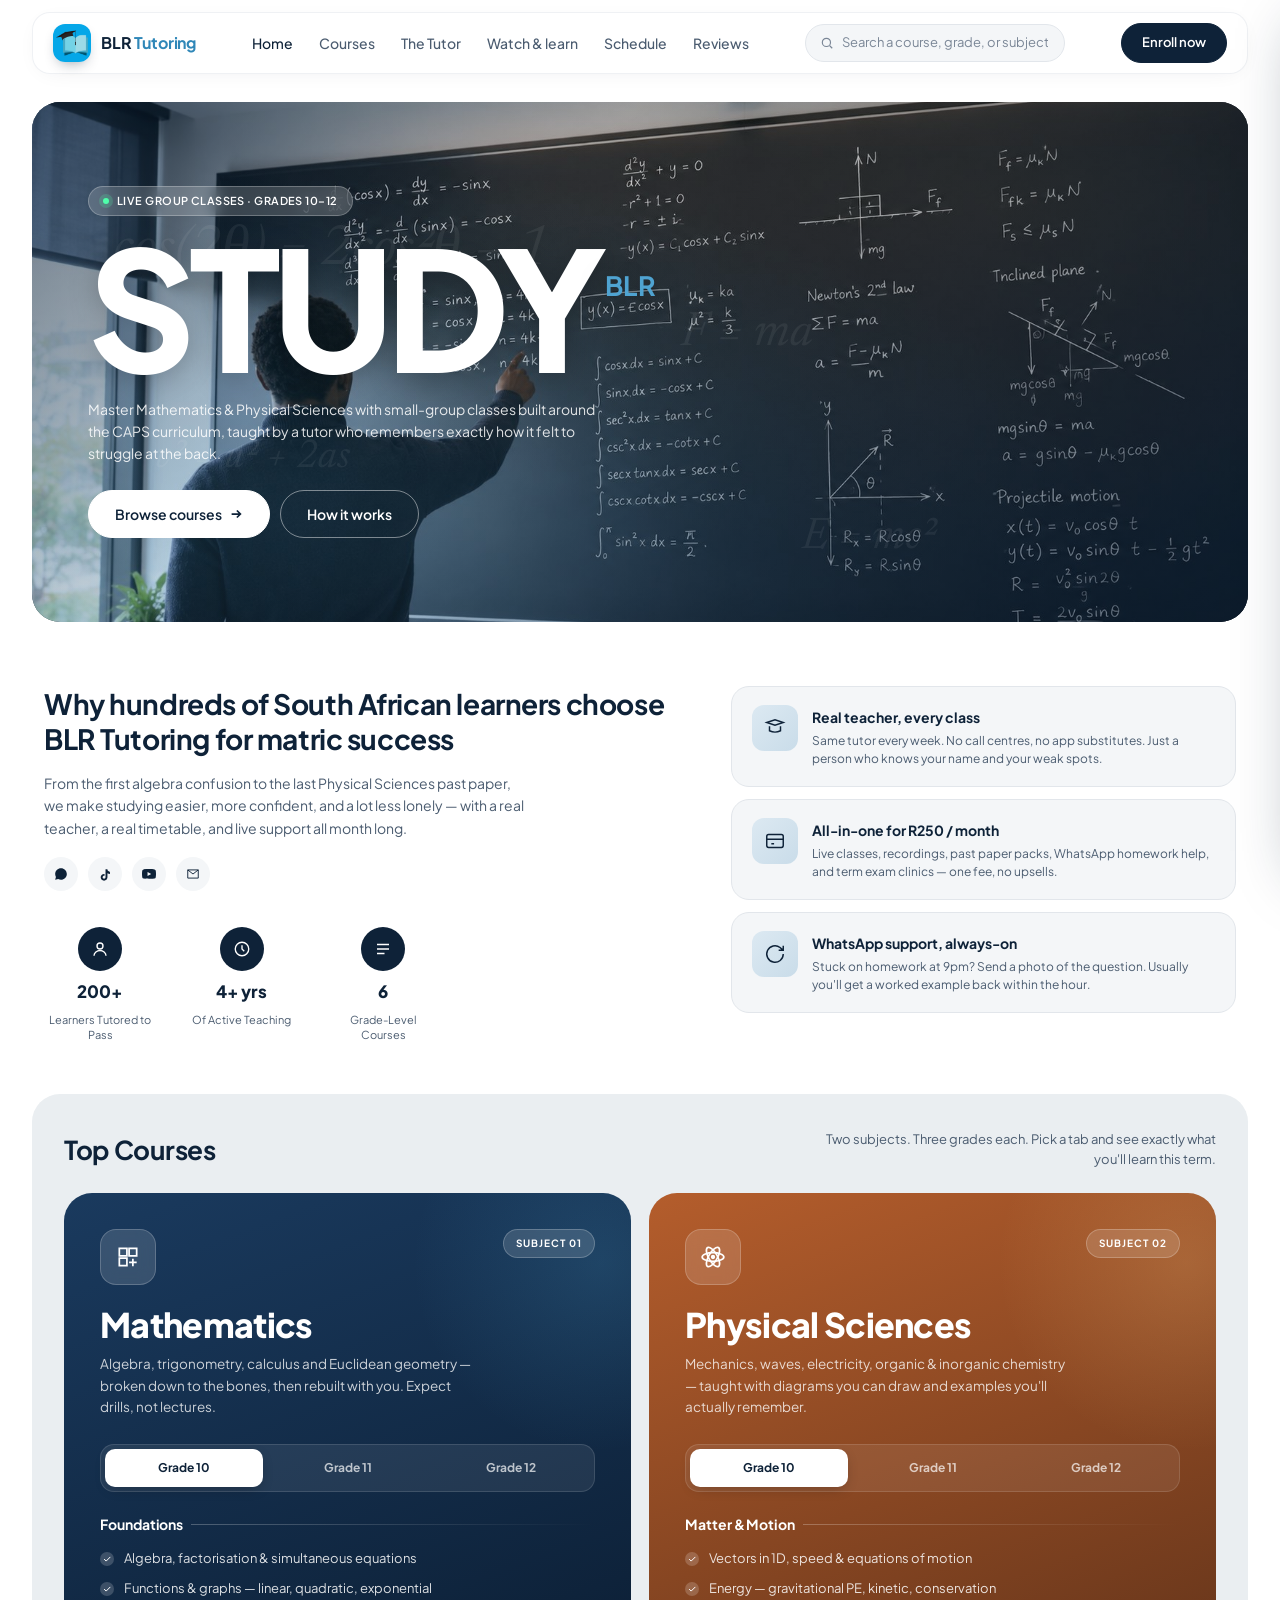
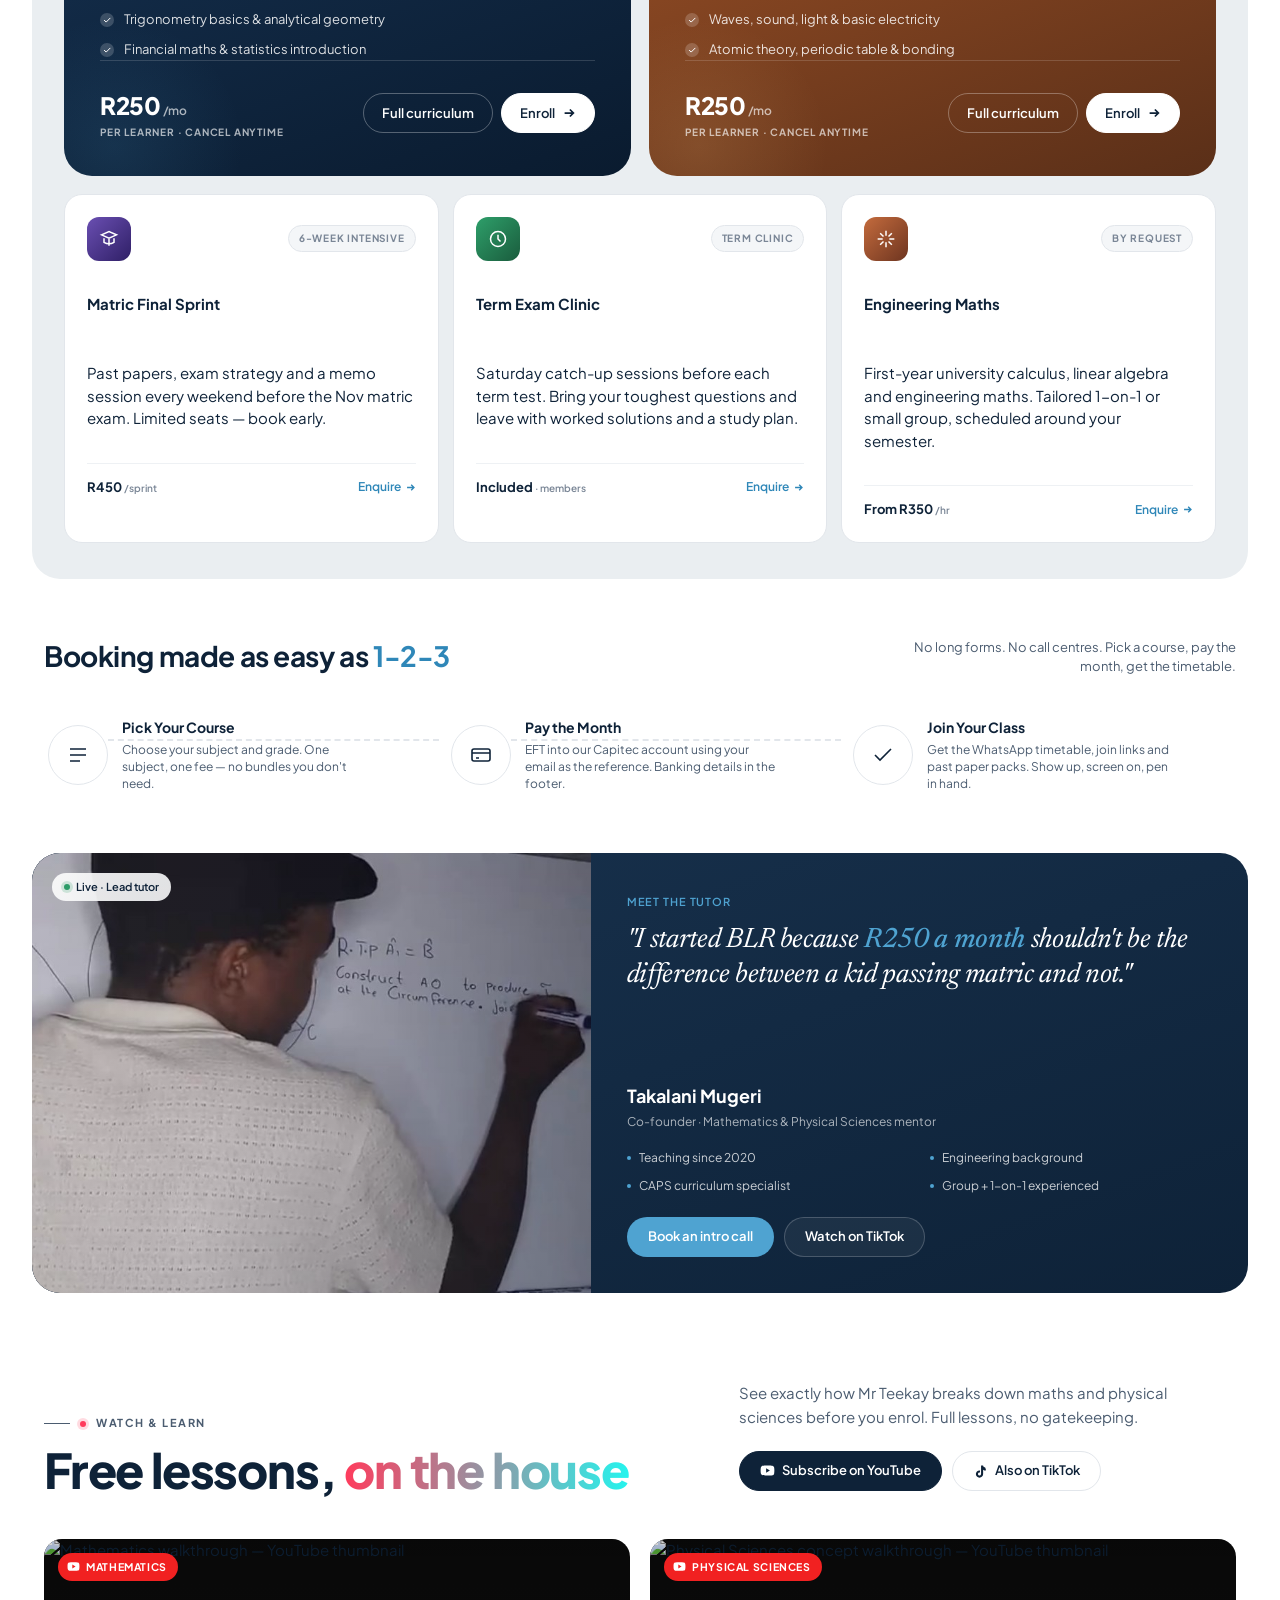
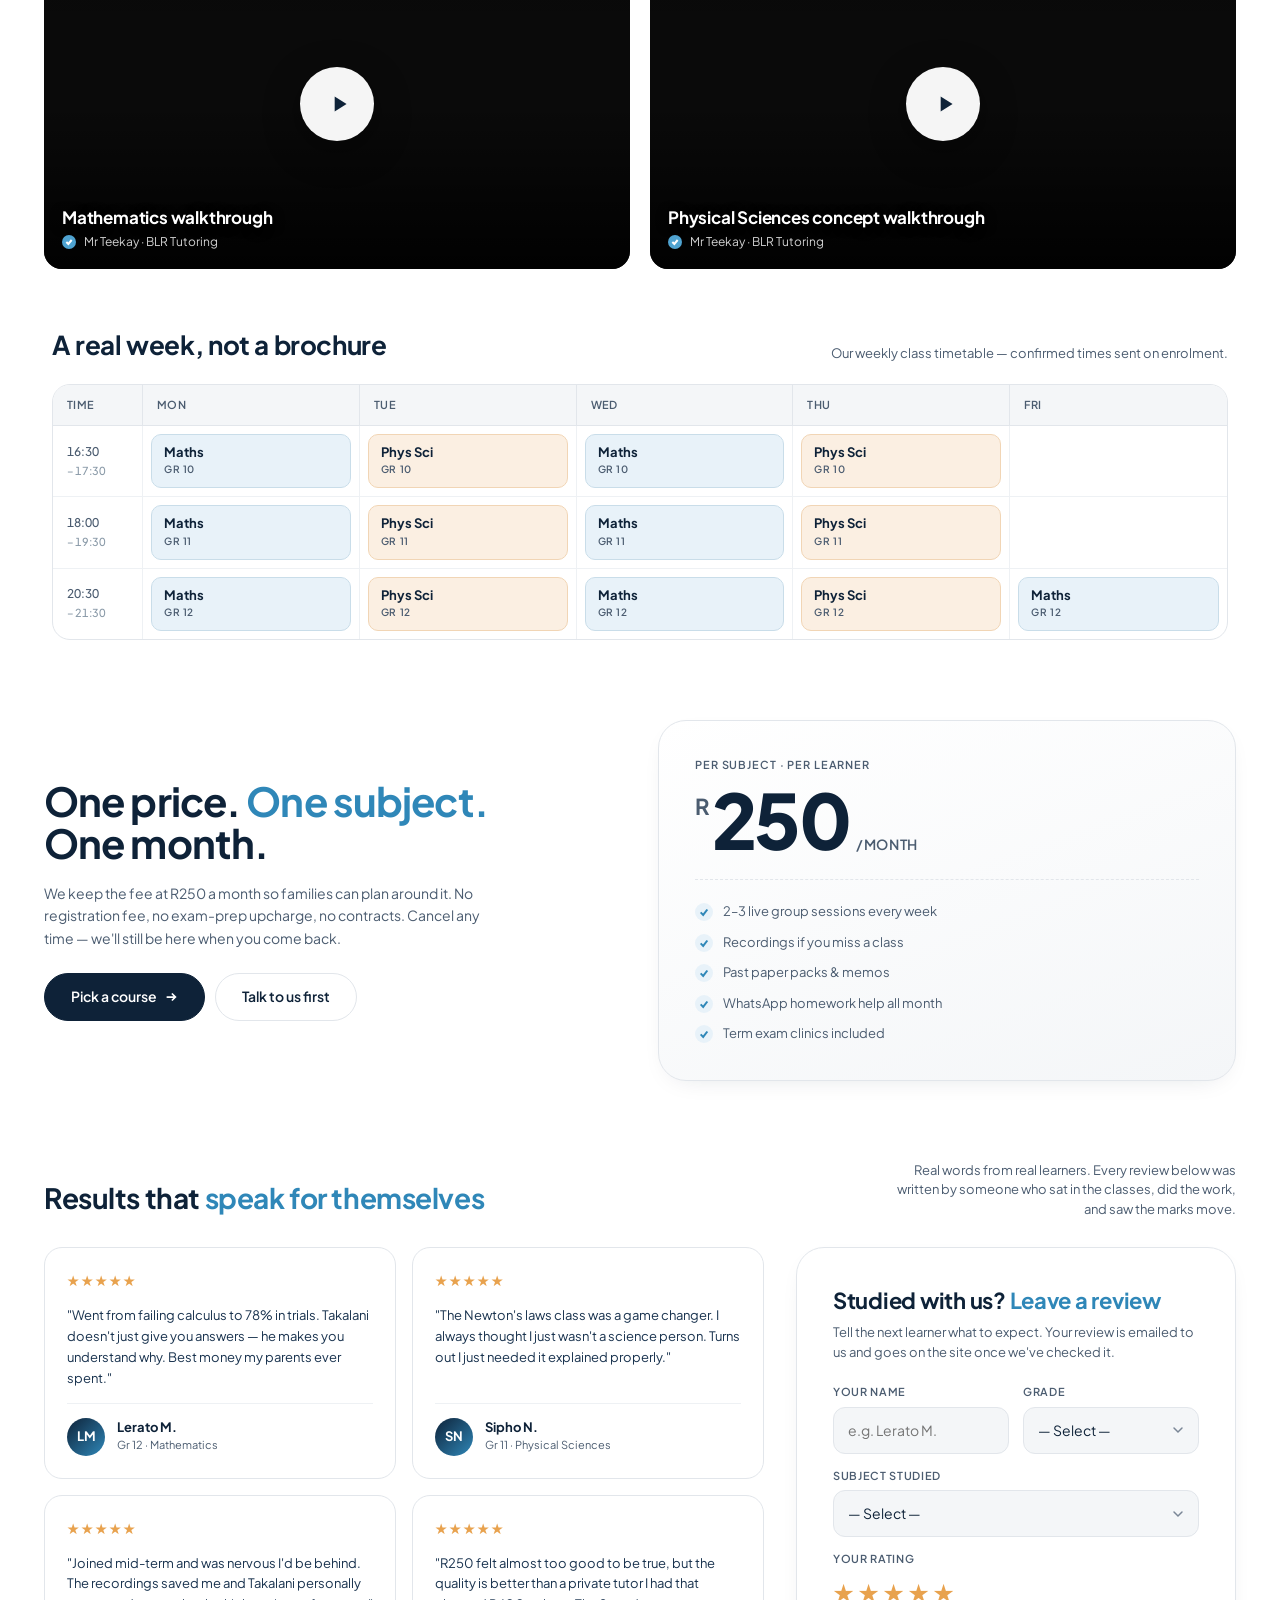
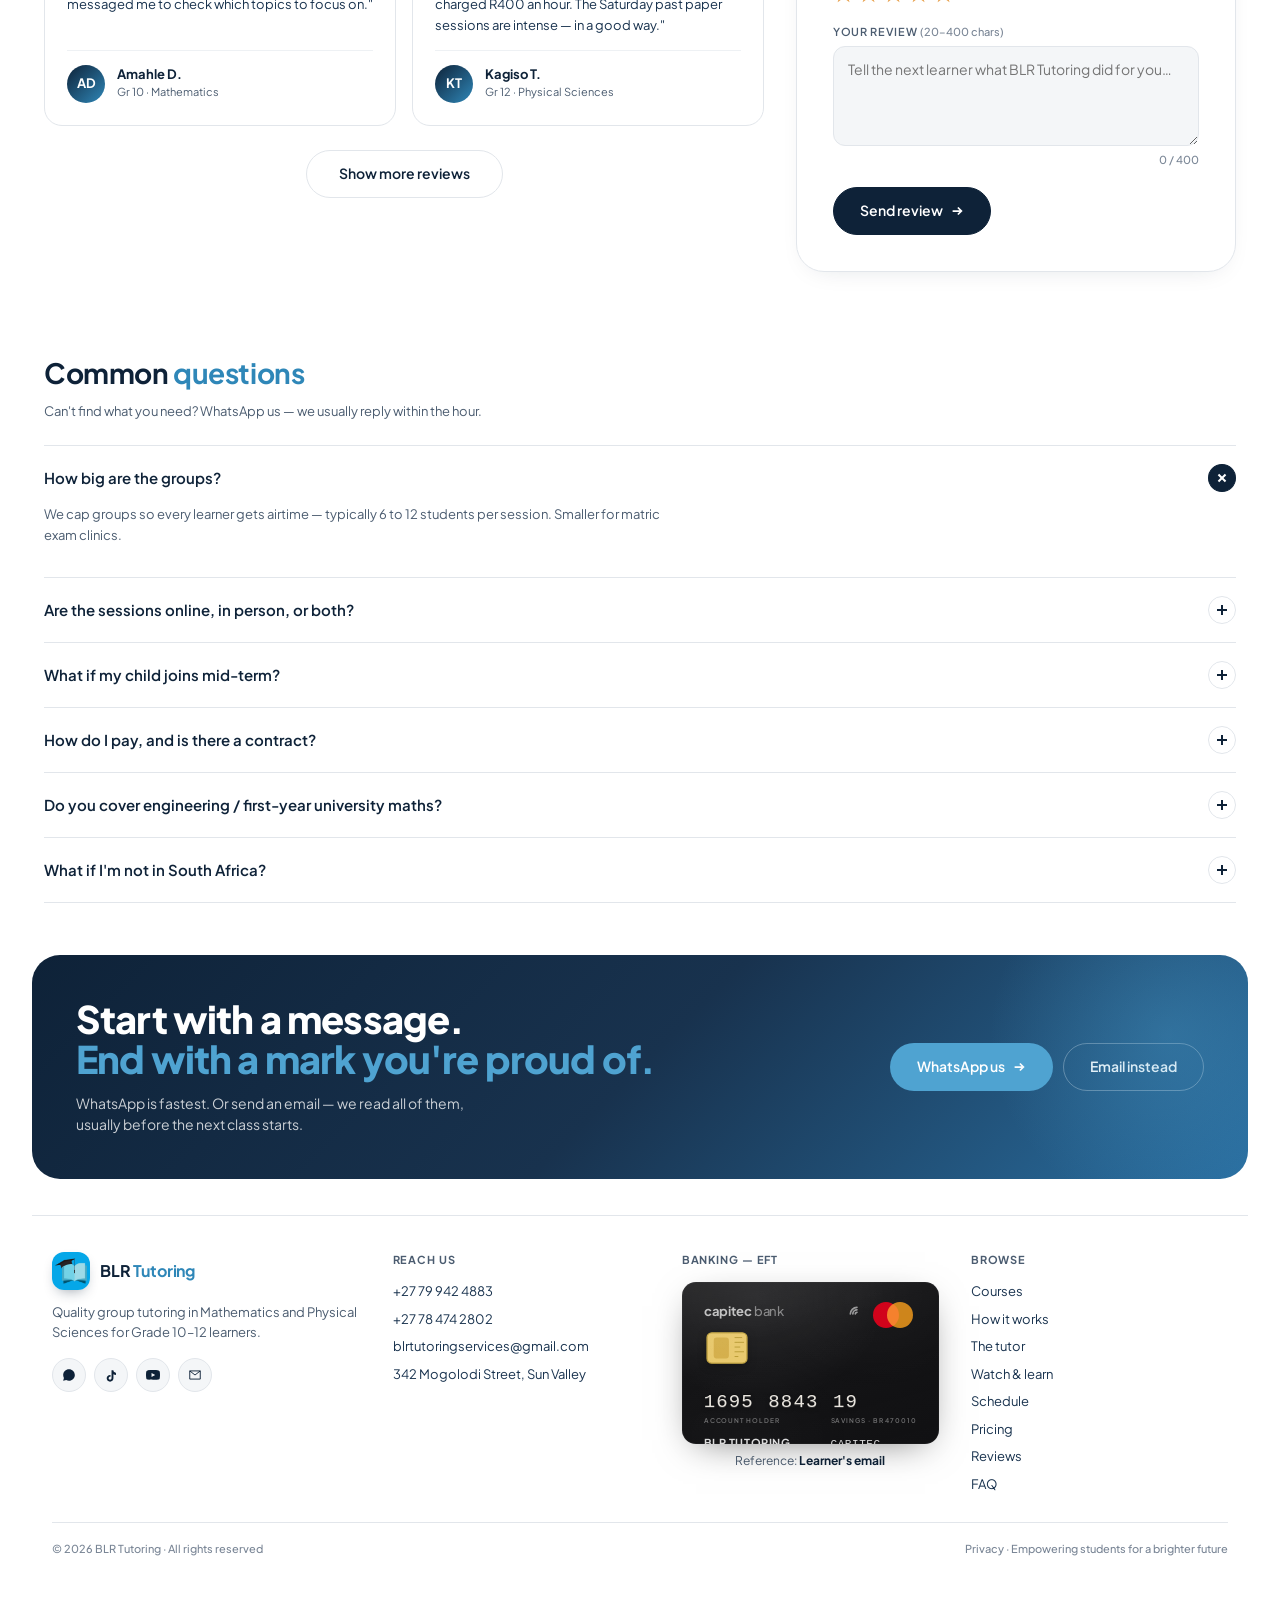
==== commit 1f00a769: "Serve the site from blrtutoring.co.za and fix share previews Every absolute URL on the page — canoni" ====
--- a/index.html
+++ b/index.html
@@ -22,15 +22,19 @@
 <meta property="og:title" content="BLR Tutoring — Maths &amp; Physical Sciences group classes · R250/month" />
 <meta property="og:description" content="Small-group classes for Grade 10–12 learners. Real tutor, real schedule, R250/month — no contracts. Live online plus Saturday clinics in Sun Valley." />
 <meta property="og:url" content="https://blrtutoring.co.za/" />
-<meta property="og:image" content="https://blrtutoring.co.za/assets/takalani-tutor.jpg" />
-<meta property="og:image:alt" content="Takalani teaching Mathematics at the BLR Tutoring whiteboard" />
+<meta property="og:image" content="https://blrtutoring.co.za/assets/og-card.jpg" />
+<meta property="og:image:type" content="image/jpeg" />
+<meta property="og:image:width" content="1200" />
+<meta property="og:image:height" content="630" />
+<meta property="og:image:alt" content="BLR Tutoring — live small-group Mathematics and Physical Sciences classes for Grade 10–12, R250 a month" />
 <meta property="og:locale" content="en_ZA" />
 
 <!-- Twitter Card -->
 <meta name="twitter:card" content="summary_large_image" />
 <meta name="twitter:title" content="BLR Tutoring — Maths &amp; Physical Sciences for Grade 10–12" />
 <meta name="twitter:description" content="Group tutoring with a real teacher for R250/month. Live online + Saturday clinics in Sun Valley." />
-<meta name="twitter:image" content="https://blrtutoring.co.za/assets/takalani-tutor.jpg" />
+<meta name="twitter:image" content="https://blrtutoring.co.za/assets/og-card.jpg" />
+<meta name="twitter:image:alt" content="BLR Tutoring — live small-group Mathematics and Physical Sciences classes for Grade 10–12, R250 a month" />
 
 <!-- Schema.org — LocalBusiness + EducationalOrganization -->
 <script type="application/ld+json">
@@ -2496,7 +2500,7 @@
         <h4 class="tutor-name">Takalani Mugeri</h4>
         <p class="tutor-role">Co-founder · Mathematics &amp; Physical Sciences mentor</p>
         <div class="tutor-creds">
-          <div>Teaching since 2021</div>
+          <div>Teaching since 2020</div>
           <div>Engineering background</div>
           <div>CAPS curriculum specialist</div>
           <div>Group + 1-on-1 experienced</div>
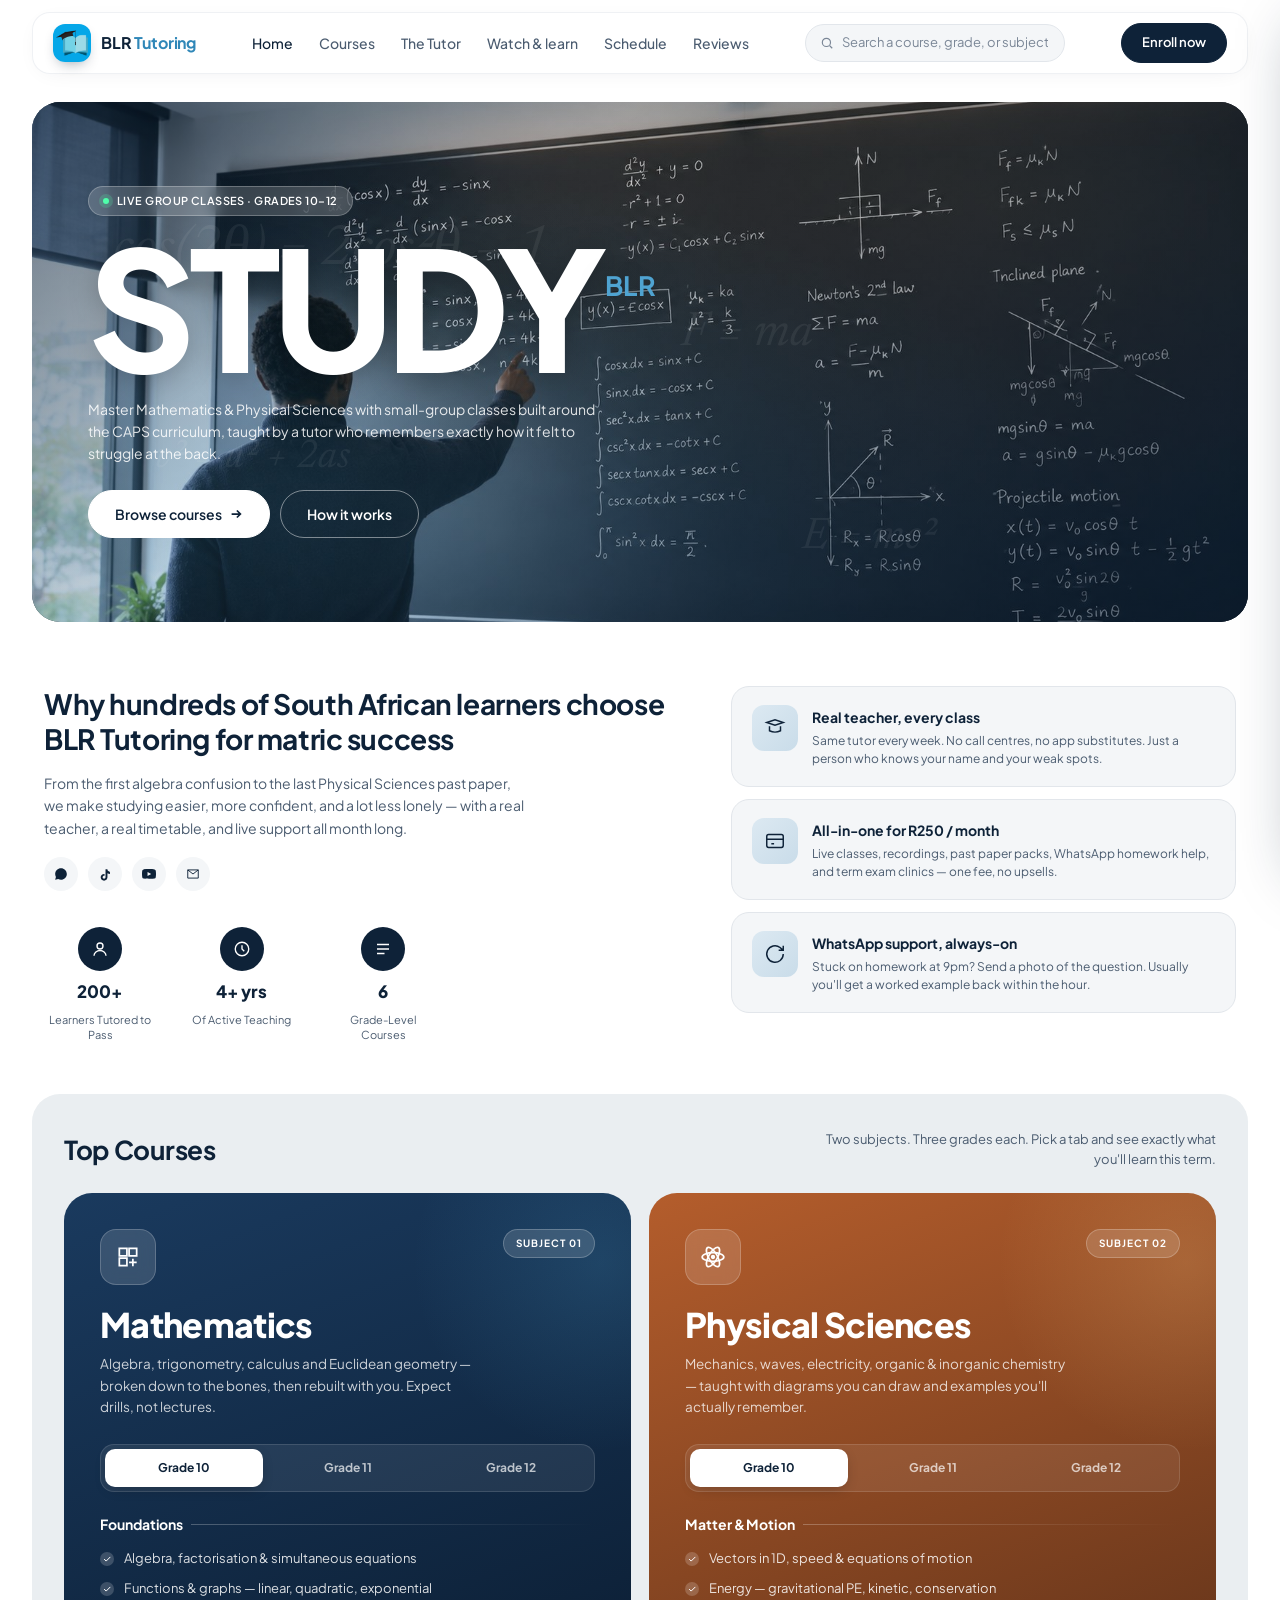
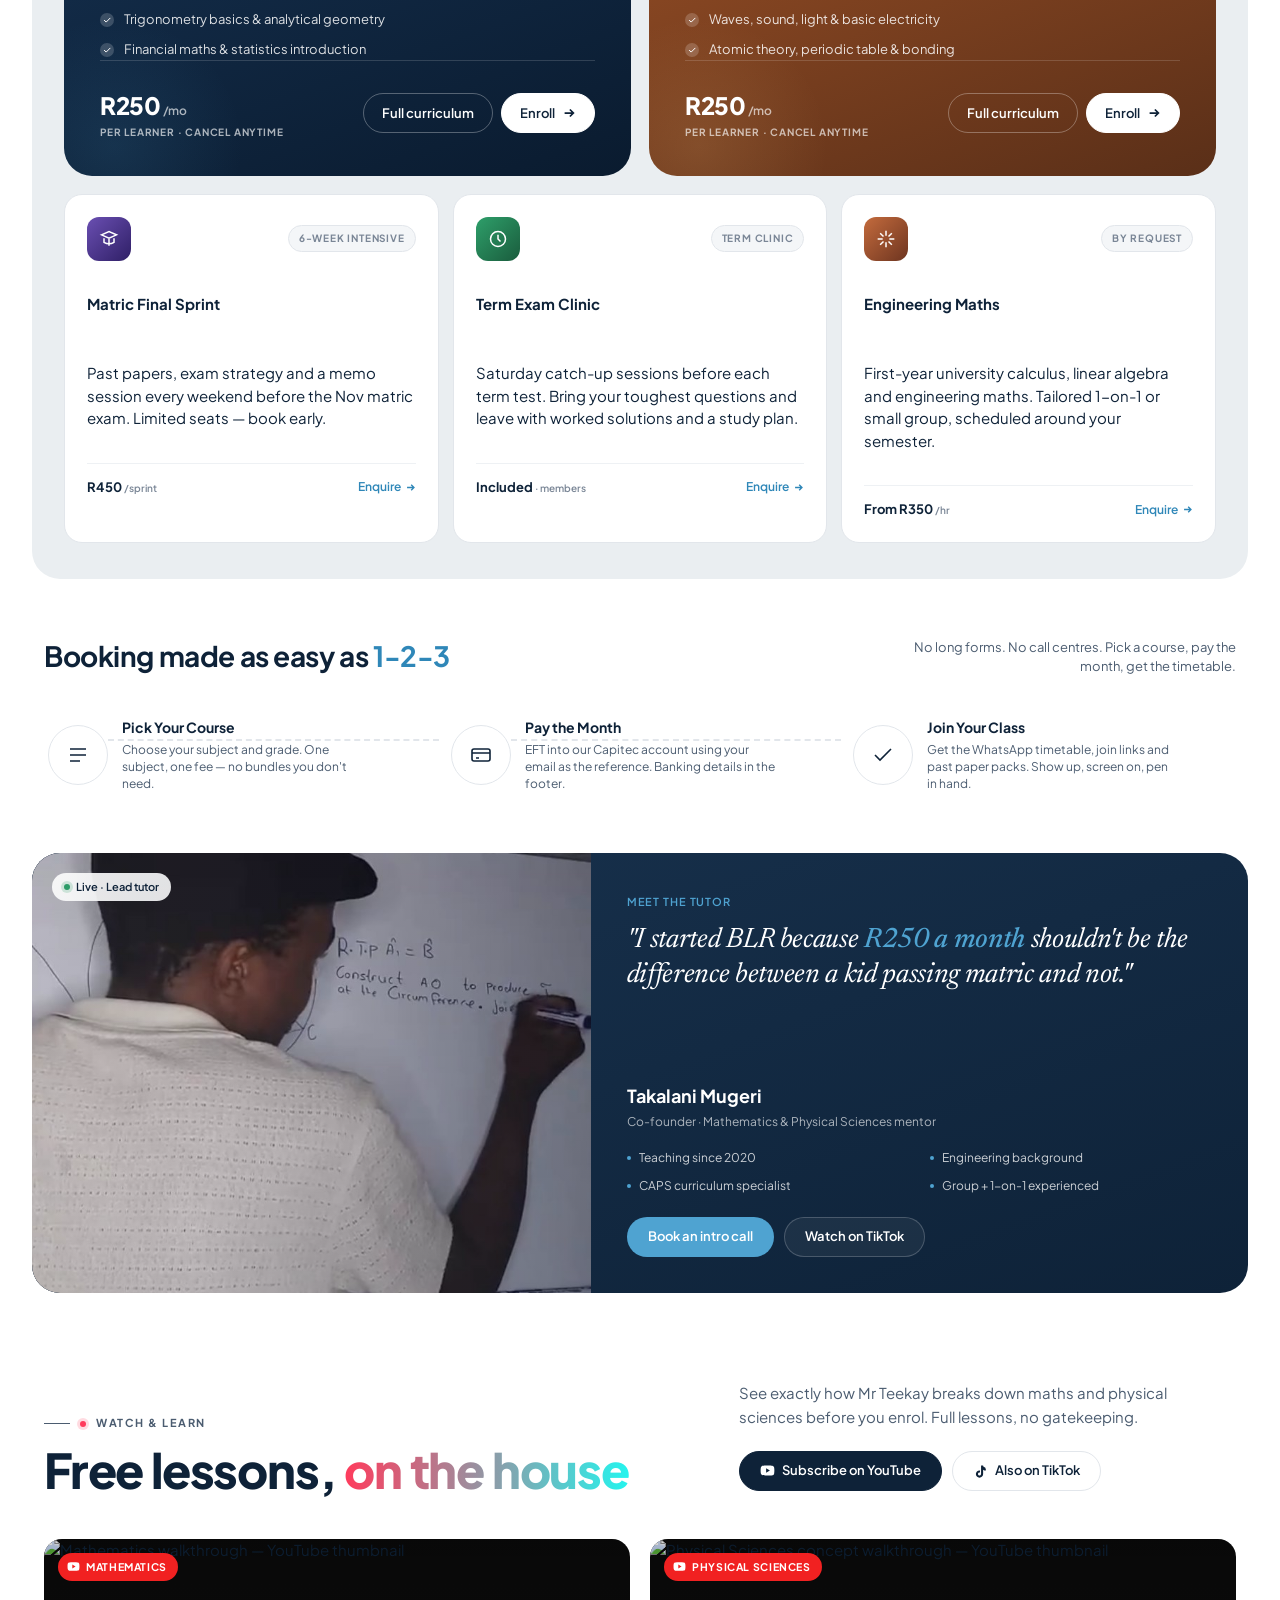
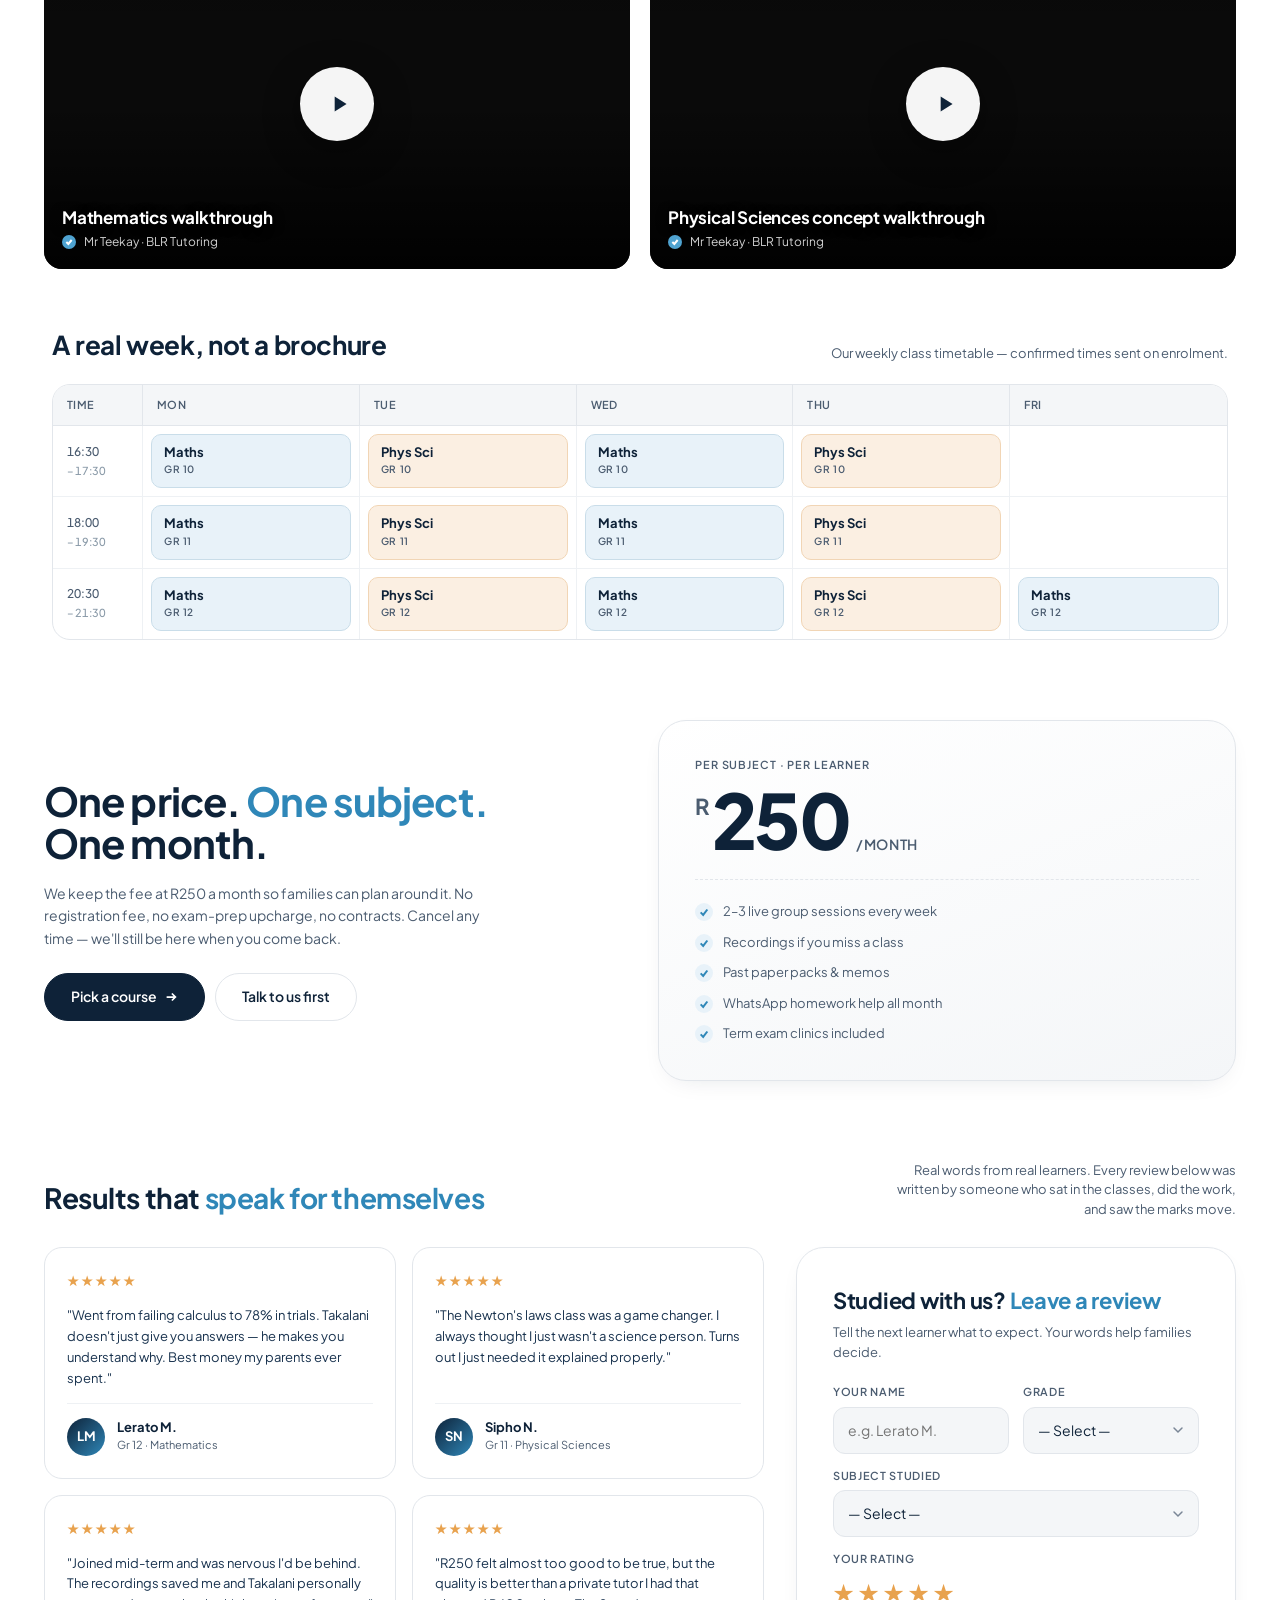
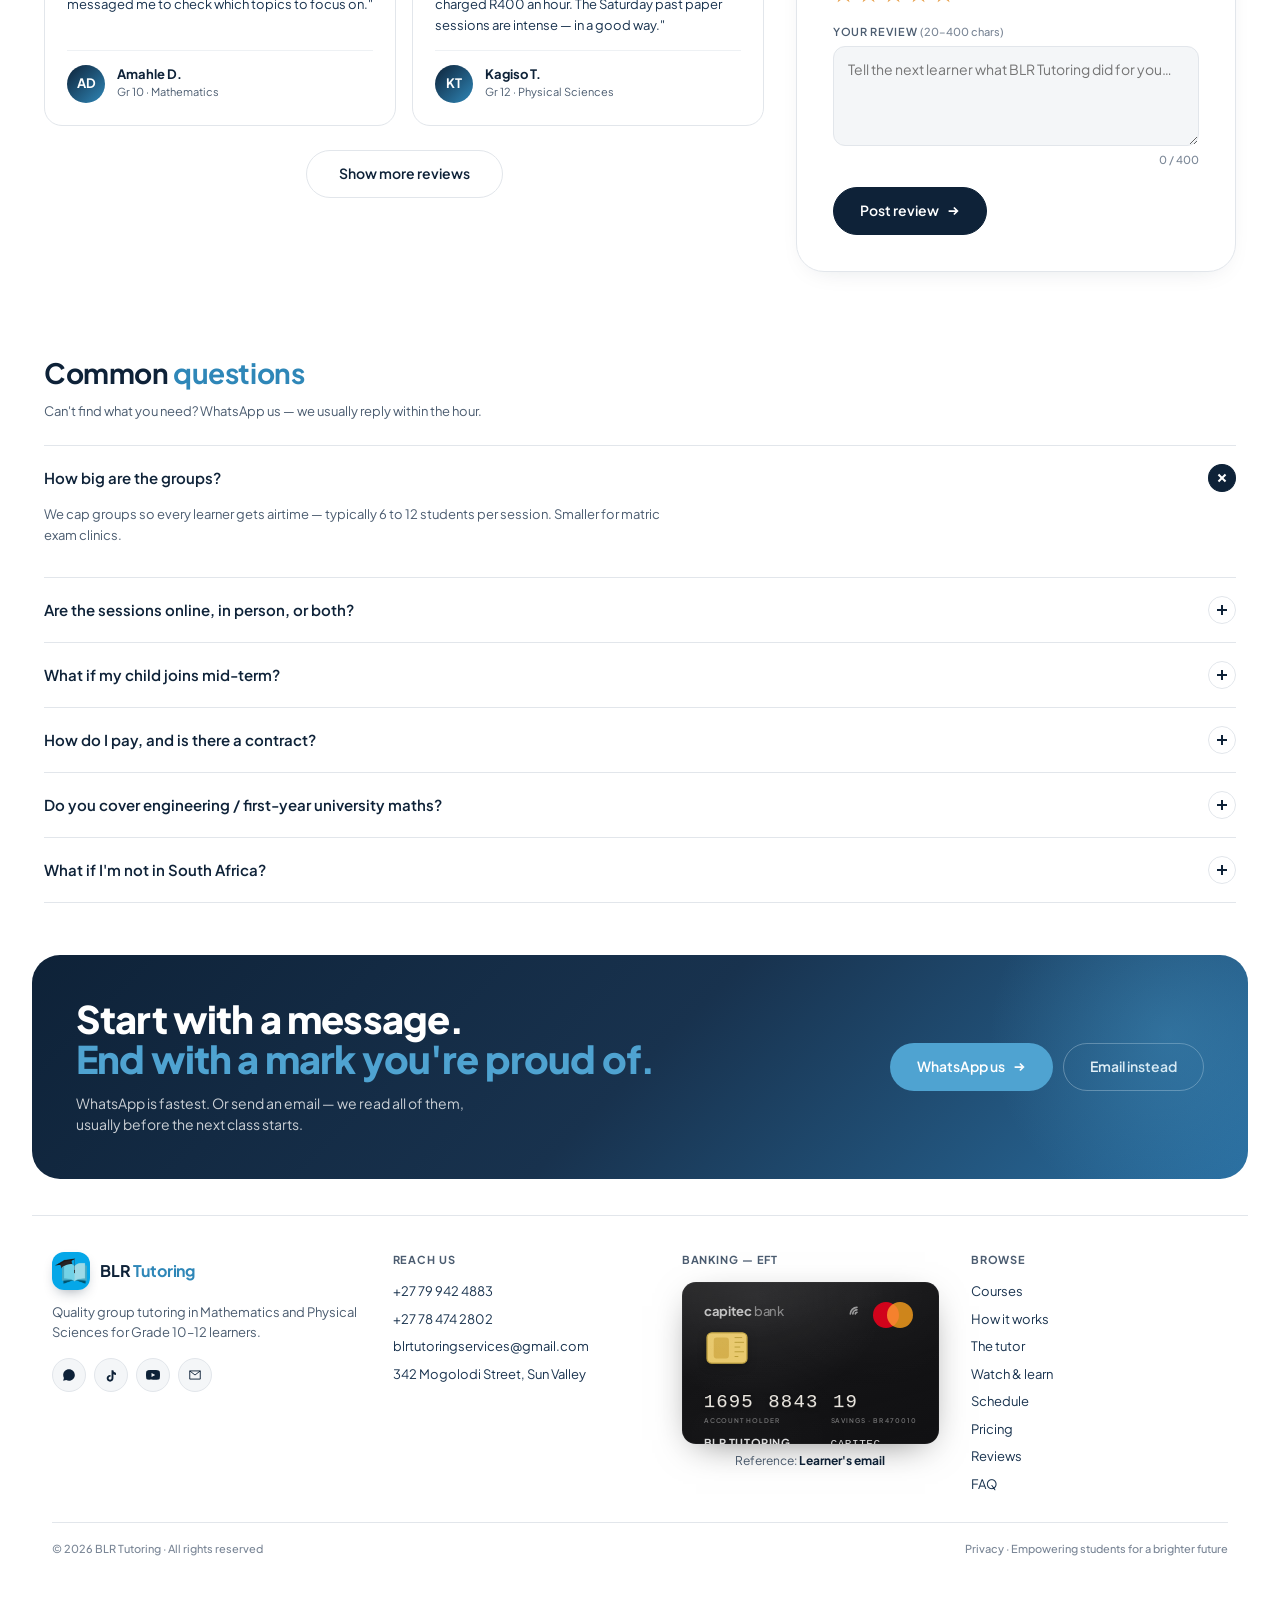
==== commit 198784e8: "Phase 2: owner dashboard and Supabase testimonial sync - Add the owner dashboard SPA (dashboard/): v" ====
--- a/index.html
+++ b/index.html
@@ -316,6 +316,18 @@
     width: 6px; height: 6px; border-radius: 50%; background: #4FFFAB;
     box-shadow: 0 0 0 4px rgba(79,255,171,0.20);
   }
+  /* Names the page for screen readers and search engines without altering
+     the visible wordmark. */
+  .sr-only {
+    position: absolute;
+    width: 1px; height: 1px;
+    margin: -1px; padding: 0;
+    overflow: hidden;
+    clip: rect(0 0 0 0);
+    clip-path: inset(50%);
+    white-space: nowrap;
+    border: 0;
+  }
   .hero-title {
     font-weight: 800;
     font-size: clamp(64px, 13vw, 168px);
@@ -1146,12 +1158,6 @@
     font-size: 9px; font-weight: 700; letter-spacing: 0.08em; text-transform: uppercase;
     padding: 4px 8px; border-radius: 99px;
   }
-  /* Highlight the freshly-posted review briefly */
-  .t-card.just-posted {
-    box-shadow: 0 0 0 2px var(--sky), var(--shadow);
-    border-color: var(--sky);
-  }
-
   /* Testimonial form */
   .t-form-wrap {
     background: #fff;
@@ -2173,7 +2179,7 @@
       </svg>
       <div class="hero-content">
         <span class="hero-tag"><span class="pulse"></span>Live group classes · Grades 10–12</span>
-        <h1 class="hero-title">STUDY<sup>BLR</sup></h1>
+        <h1 class="hero-title"><span class="sr-only">BLR Tutoring — small-group Mathematics and Physical Sciences classes for Grade 10–12 learners in South Africa</span><span aria-hidden="true">STUDY<sup>BLR</sup></span></h1>
         <p class="hero-sub">
           Master Mathematics &amp; Physical Sciences with small-group classes built around the CAPS curriculum, taught by a tutor who remembers exactly how it felt to struggle at the back.
         </p>
@@ -2672,7 +2678,7 @@
       <div class="t-form-wrap reveal">
       <div class="t-form-head">
         <h4>Studied with us? <em>Leave a review</em></h4>
-        <p>Tell the next learner what to expect. Your review is emailed to us and goes on the site once we've checked it.</p>
+        <p>Tell the next learner what to expect. Your words help families decide.</p>
       </div>
       <form id="testimonialForm" novalidate>
         <div class="form-row">
@@ -2713,15 +2719,13 @@
           <div class="char-count"><span id="charCount">0</span> / 400</div>
         </div>
         <div class="form-actions">
-          <button type="submit" class="btn btn-dark btn-lg">Send review
+          <button type="submit" class="btn btn-dark btn-lg">Post review
             <svg class="icn" viewBox="0 0 16 16"><path d="M3 8h10M9 4l4 4-4 4"/></svg>
           </button>
         </div>
         <div class="success-msg" id="successMsg">
           <svg viewBox="0 0 24 24"><path d="M20 6L9 17l-5-5"/></svg>
-          <span>Your email app is opening — press send to deliver your review. Nothing reaches
-            us until you do. If it doesn't open, email
-            <a href="mailto:blrtutoringservices@gmail.com">blrtutoringservices@gmail.com</a>.</span>
+          Thanks! Your review goes to Takalani for approval before it's published.
         </div>
       </form>
       </div>
@@ -3016,6 +3020,13 @@
 </div>
 
 <script>
+  // ===== Supabase testimonials sync =====
+  // Fill in both values after creating the dashboard's Supabase project
+  // (see dashboard/README.md). The anon key is public by design: row-level
+  // security means this page can only READ approved reviews and only POST
+  // new ones as `pending` — Takalani approves them from the dashboard.
+  const SB = { url: 'PASTE_YOUR_SUPABASE_URL', anon: 'PASTE_YOUR_SUPABASE_ANON_KEY' };
+
   // ===== WebP feature detection =====
   (function(){var w=new Image();w.onload=w.onerror=function(){
     if(w.height===2){document.documentElement.classList.add('webp');}
@@ -3266,16 +3277,48 @@
       .replace(/&/g, '&amp;').replace(/</g, '&lt;').replace(/>/g, '&gt;')
       .replace(/"/g, '&quot;').replace(/'/g, '&#39;');
   }
-  // animate = true → fade cards in on scroll (initial load).
-  // animate = false → render cards immediately visible (after a submit, so the
-  // new review is guaranteed to show even if the reveal observer hasn't fired).
   function perPage() { return window.innerWidth <= 640 ? 3 : 4; }
   let shownCount = perPage();
 
-  // Build the full review list (user submissions first, newest on top, then seeds)
+  // ---- Supabase sync ----
+  // Approved reviews live in Supabase and are managed from the dashboard.
+  // The fetch is cached for 24h so the page stays fast and still works
+  // offline. Legacy localStorage reviews (posted before the dashboard
+  // existed) keep showing, deduped against the DB by text.
+  let remoteReviews = [];
+  const legacyReviews = () => {
+    const stored = JSON.parse(localStorage.getItem('blr_testimonials') || '[]');
+    return [...stored].reverse().map(t => ({ ...t, legacy: true }));
+  };
+  const seenTexts = new Set([...legacyReviews(), ...SEED].map(t => t.text.trim().toLowerCase()));
+  function dedupeRemote(rows) {
+    return rows
+      .filter(r => !r.is_seed && !seenTexts.has((r.text || '').trim().toLowerCase()))
+      .map(r => ({ name: r.name, grade: r.grade, subject: r.subject, rating: r.rating, text: r.text, remote: true }));
+  }
+  async function fetchApprovedReviews() {
+    if (!SB.url || SB.url.startsWith('PASTE_')) return [];
+    const cacheKey = 'blr_reviews_cache';
+    let cached = null;
+    try { cached = JSON.parse(localStorage.getItem(cacheKey) || 'null'); } catch (e) {}
+    if (cached && Date.now() - cached.at < 24 * 60 * 60 * 1000) return cached.rows;
+    try {
+      const res = await fetch(`${SB.url.replace(/\/$/, '')}/rest/v1/testimonials?status=eq.approved&order=created_at.desc`, {
+        headers: { apikey: SB.anon, Authorization: `Bearer ${SB.anon}` },
+      });
+      if (!res.ok) return cached ? cached.rows : [];
+      const rows = await res.json();
+      try { localStorage.setItem(cacheKey, JSON.stringify({ at: Date.now(), rows })); } catch (e) {}
+      return rows;
+    } catch (e) {
+      return cached ? cached.rows : [];
+    }
+  }
+
+  // Full review list: approved DB reviews first, then legacy submissions,
+  // then seeds (the offline/fallback baseline).
   function getAllReviews() {
-    const stored = JSON.parse(localStorage.getItem('blr_testimonials') || '[]');
-    return [...[...stored].reverse(), ...SEED];
+    return [...remoteReviews, ...legacyReviews(), ...SEED];
   }
 
   function renderTestimonials(animate) {
@@ -3301,7 +3344,7 @@
             <div class="t-name">${escapeHTML(t.name)}</div>
             <div class="t-meta">${escapeHTML(t.grade)} · ${escapeHTML(t.subject)}</div>
           </div>
-          ${t.seed ? '' : '<span class="t-new" title="Only visible to you until we approve it">Pending</span>'}
+          ${t.legacy && !t.seed ? '<span class="t-new">New</span>' : ''}
         </div>
       `;
       grid.appendChild(card);
@@ -3319,6 +3362,14 @@
   });
 
   renderTestimonials(true);
+
+  // Pull approved reviews from the dashboard DB (24h-cached; legacy + SEED
+  // already painted above as the offline fallback).
+  fetchApprovedReviews().then(rows => {
+    remoteReviews = dedupeRemote(rows);
+    shownCount = perPage();
+    renderTestimonials(true);
+  }).catch(() => {});
 
   // Star picker
   let currentRating = 5;
@@ -3342,11 +3393,12 @@
   const charCount = document.getElementById('charCount');
   msgInput.addEventListener('input', () => { charCount.textContent = msgInput.value.length; });
 
-  // Where reviews are sent for approval before they go on the site
-  const REVIEW_INBOX = 'blrtutoringservices@gmail.com';
-
-  // Form submit
-  document.getElementById('testimonialForm').addEventListener('submit', e => {
+  // Form submit → Supabase. The review lands as `pending` (row-level
+  // security enforces it — this page cannot self-approve) and appears on the
+  // site after Takalani approves it in the dashboard. Nothing is written to
+  // localStorage anymore; failures show an error instead of fake success.
+  const submitBtn = document.querySelector('#testimonialForm button[type="submit"]');
+  document.getElementById('testimonialForm').addEventListener('submit', async e => {
     e.preventDefault();
     const name    = document.getElementById('tf-name').value.trim();
     const grade   = document.getElementById('tf-grade').value;
@@ -3358,47 +3410,34 @@
       alert('Please complete all fields. Your review must be at least 20 characters.');
       return;
     }
-    const entry = { name, grade, subject, rating, text, date: new Date().toISOString().slice(0,10), seed:false };
-    const stored = JSON.parse(localStorage.getItem('blr_testimonials') || '[]');
-    stored.push(entry);
-    localStorage.setItem('blr_testimonials', JSON.stringify(stored));
-
-    // Reset pagination so the new review is guaranteed visible (it's first in the list).
-    shownCount = perPage();
-    const grid = renderTestimonials(false);
-    e.target.reset();
-    setStars(5);
-    charCount.textContent = '0';
-    const msg = document.getElementById('successMsg');
-    msg.classList.add('show');
-    setTimeout(() => msg.classList.remove('show'), 15000);
-
-    // Highlight the newest card (rendered first) and bring it into view.
-    if (grid && grid.firstElementChild) {
-      const newCard = grid.firstElementChild;
-      newCard.classList.add('just-posted');
-      newCard.scrollIntoView({ behavior: 'smooth', block: 'center' });
-      setTimeout(() => newCard.classList.remove('just-posted'), 2600);
-    }
-
-    // Hand the review to the visitor's mail app, addressed to BLR. Nothing is sent
-    // automatically — they still press send. Done last so the UI above has already
-    // updated by the time the mail client takes focus.
-    const mailSubject = `New website review — ${name} (${grade}, ${subject})`;
-    const mailBody = [
-      `Name:    ${name}`,
-      `Grade:   ${grade}`,
-      `Subject: ${subject}`,
-      `Rating:  ${rating}/5`,
-      '',
-      'Review:',
-      text,
-      '',
-      '— Sent from the review form on blrtutoring.co.za',
-    ].join('\n');
-    window.location.href = `mailto:${REVIEW_INBOX}`
-      + `?subject=${encodeURIComponent(mailSubject)}`
-      + `&body=${encodeURIComponent(mailBody)}`;
+    if (!SB.url || SB.url.startsWith('PASTE_')) {
+      alert('Review submissions are not connected yet — please try again later.');
+      return;
+    }
+    submitBtn.disabled = true;
+    try {
+      const res = await fetch(`${SB.url.replace(/\/$/, '')}/rest/v1/testimonials`, {
+        method: 'POST',
+        headers: {
+          apikey: SB.anon,
+          Authorization: `Bearer ${SB.anon}`,
+          'Content-Type': 'application/json',
+          Prefer: 'return=minimal',
+        },
+        body: JSON.stringify({ name, grade, subject, rating, text }),
+      });
+      if (!res.ok) throw new Error('submit failed');
+      e.target.reset();
+      setStars(5);
+      charCount.textContent = '0';
+      const msg = document.getElementById('successMsg');
+      msg.classList.add('show');
+      setTimeout(() => msg.classList.remove('show'), 6000);
+    } catch (err) {
+      alert("Sorry — your review didn't go through. Please try again, or WhatsApp us and we'll help.");
+    } finally {
+      submitBtn.disabled = false;
+    }
   });
 
   // Active nav on scroll (throttled via rAF) + glass depth
